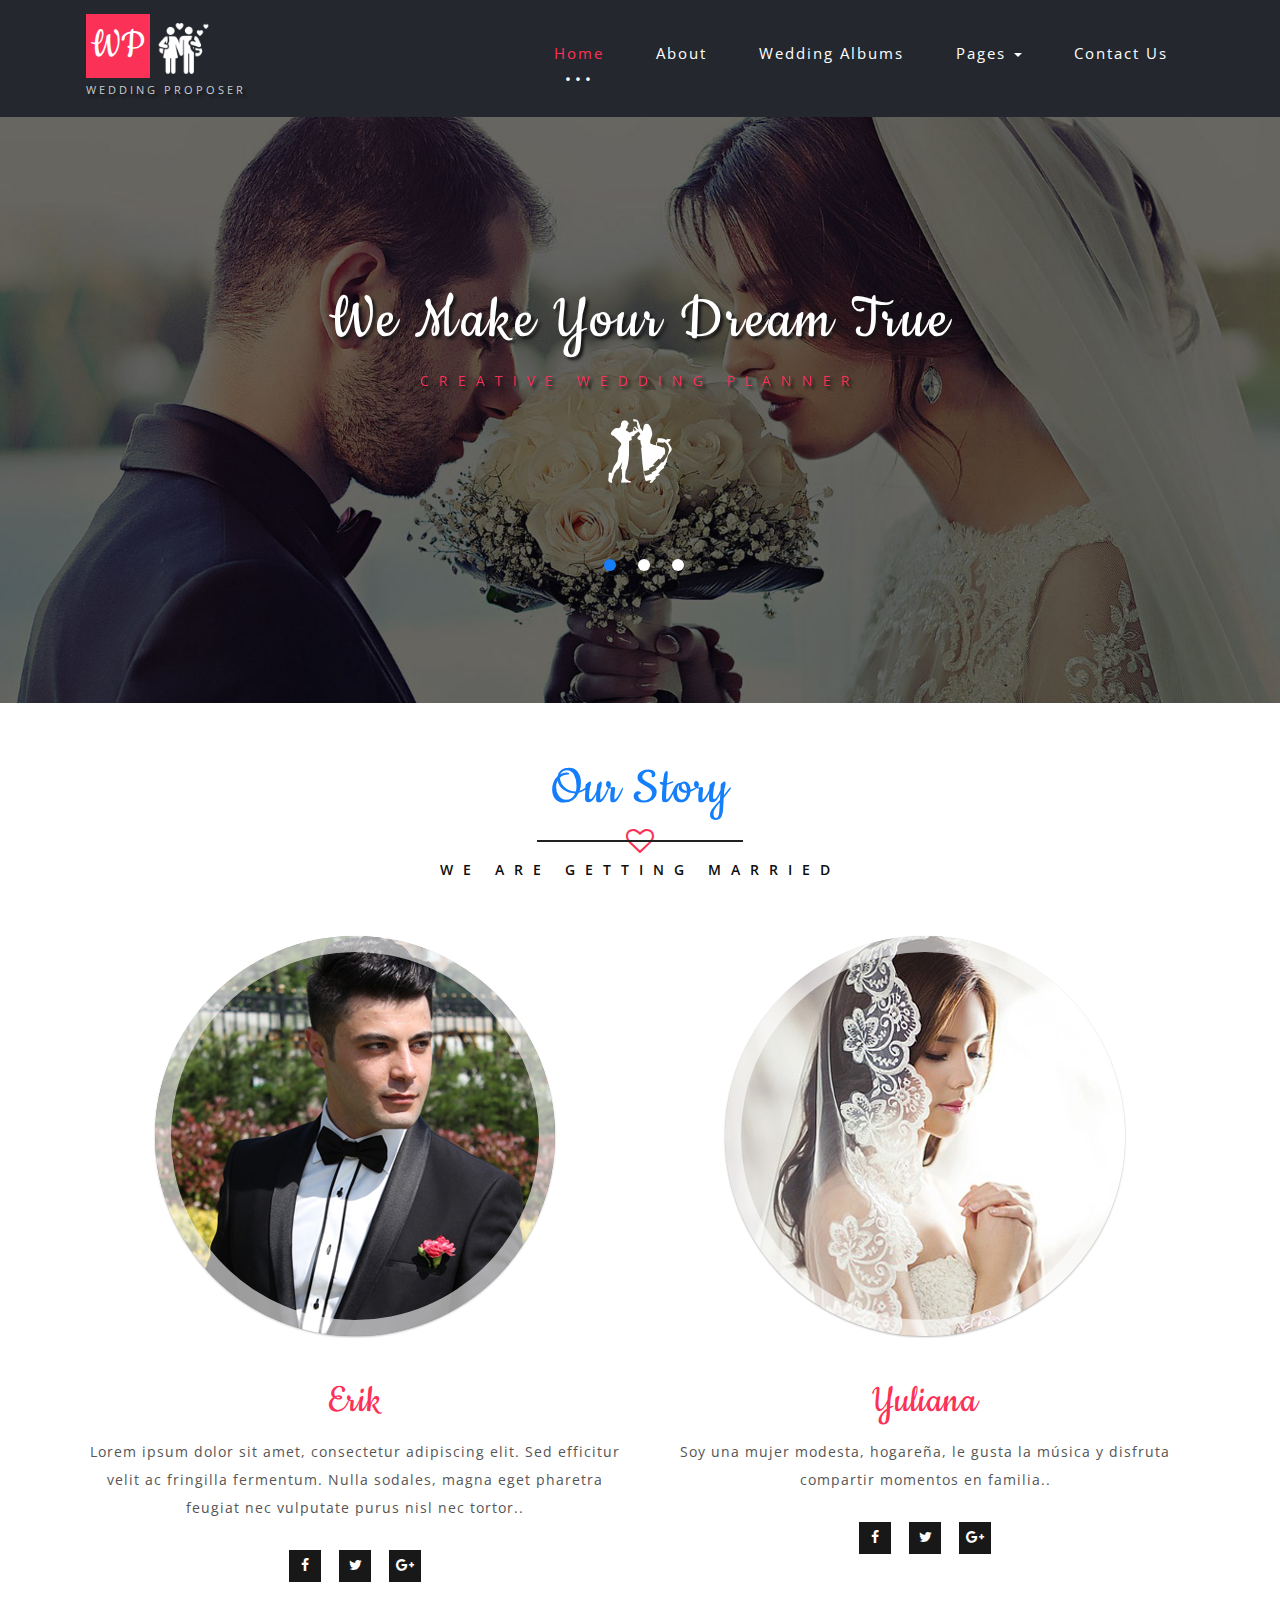
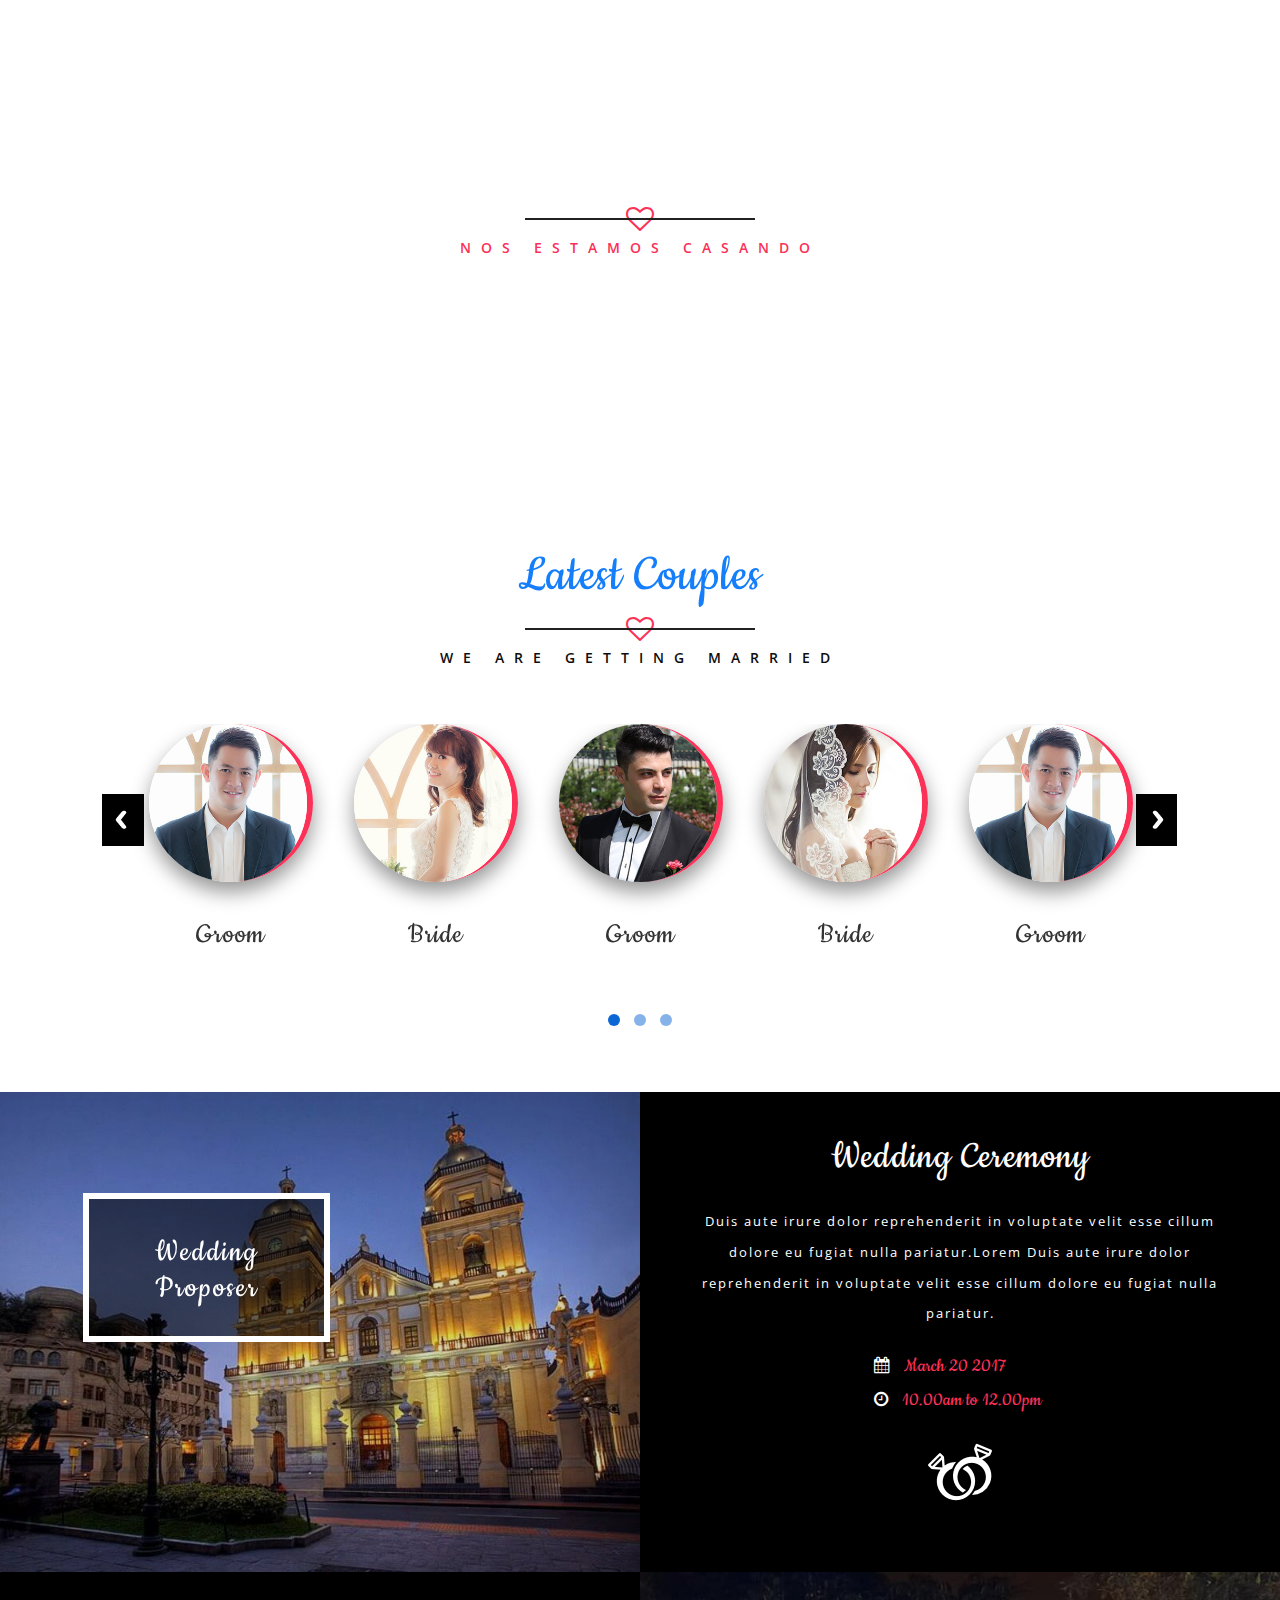
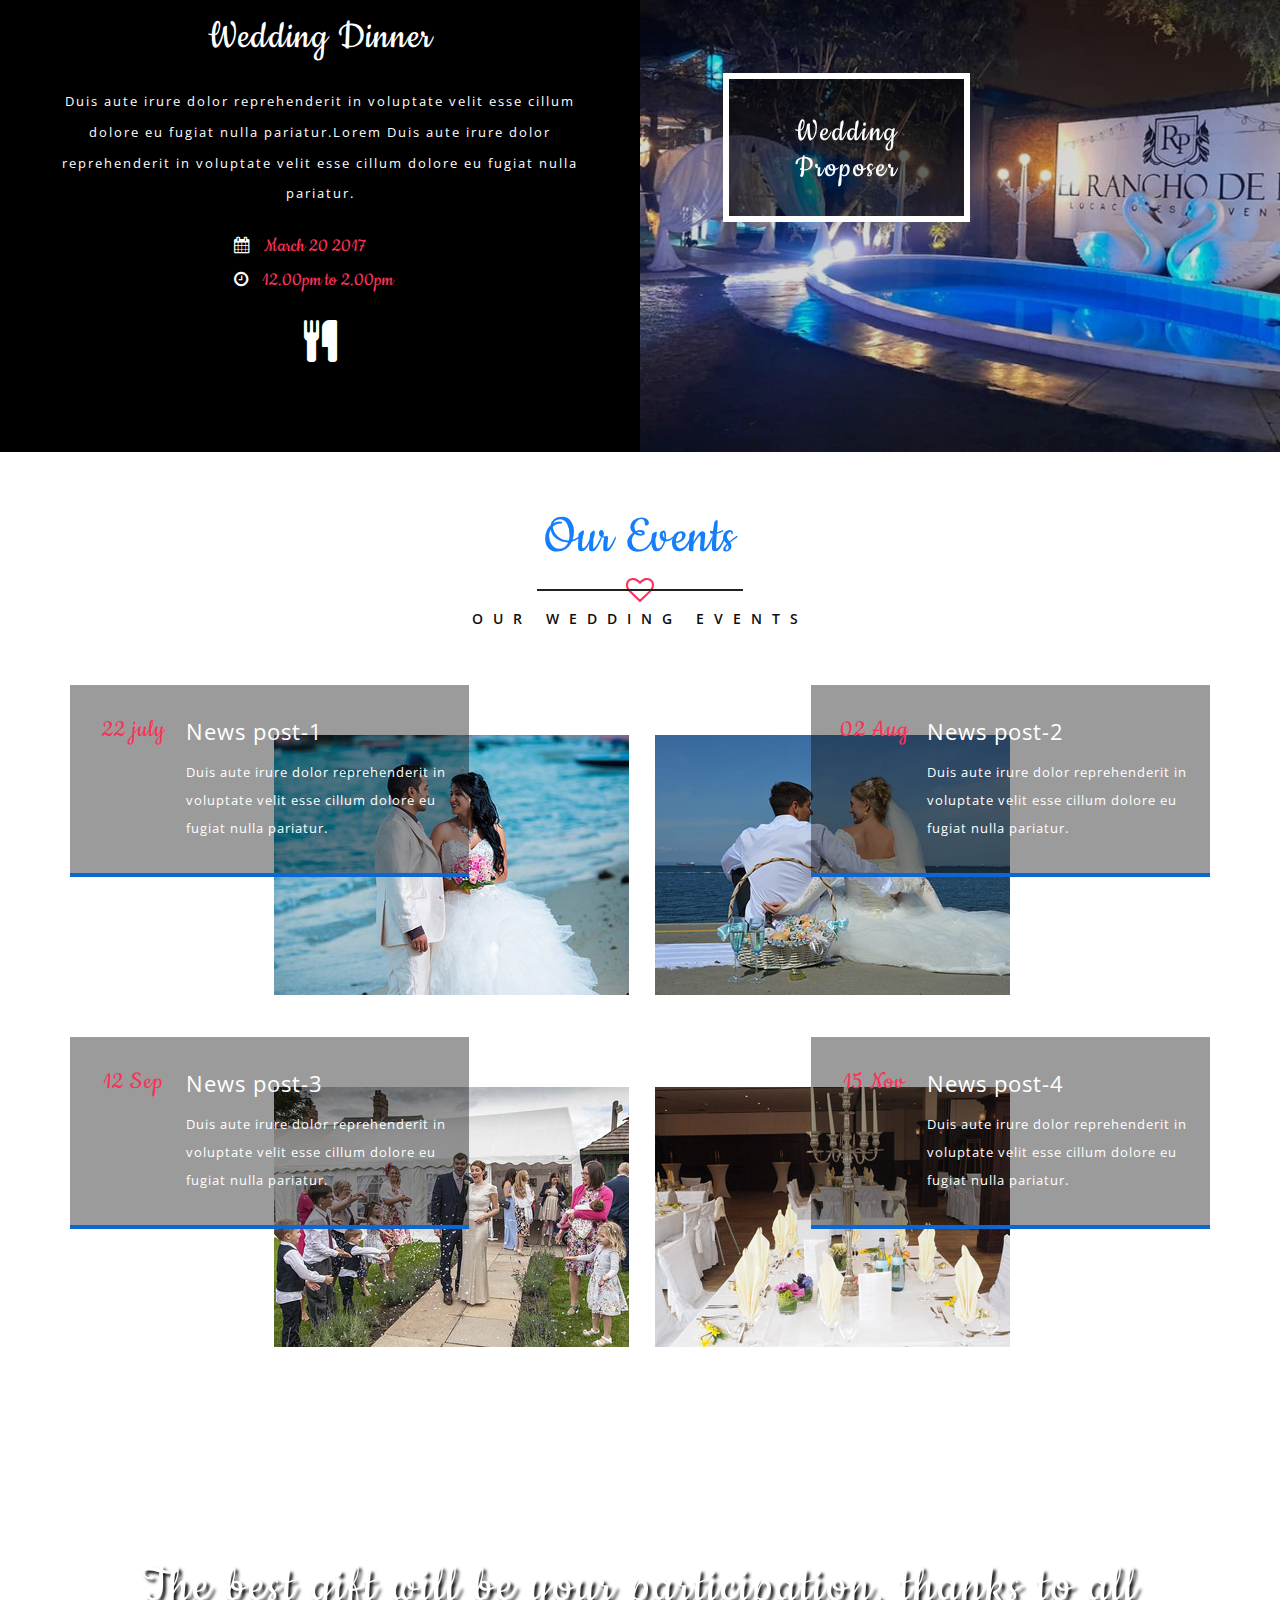
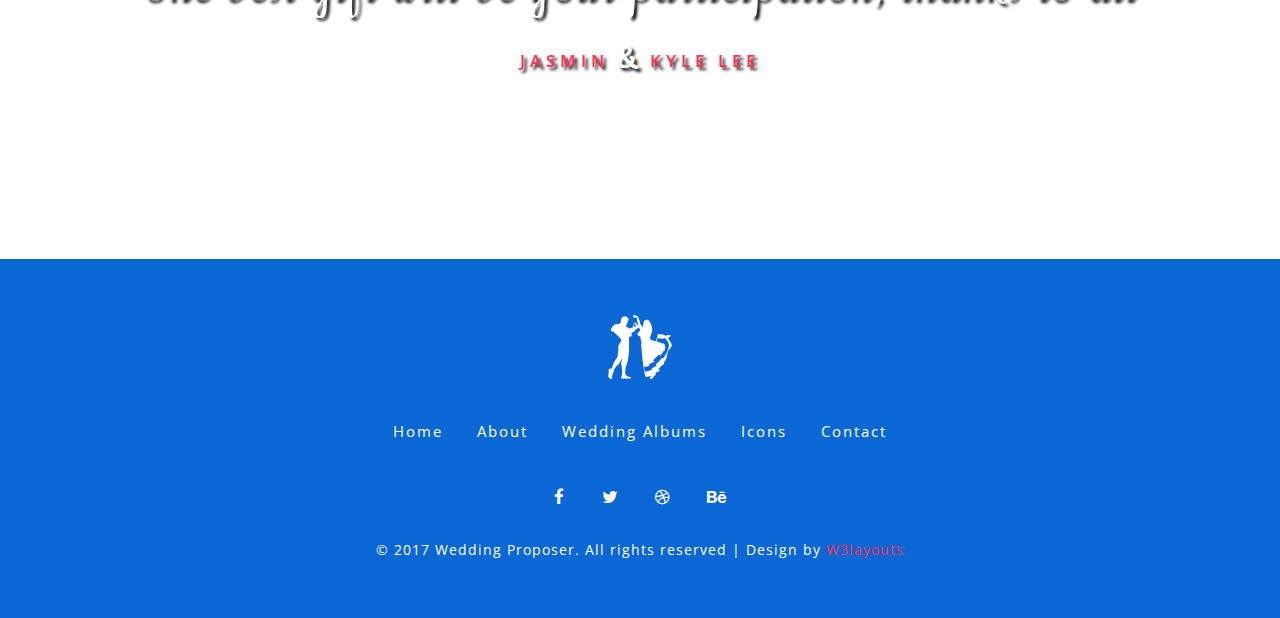
==== index.html @ c73d41be "boda" ====
<!--
Author: W3layouts
Author URL: http://w3layouts.com
License: Creative Commons Attribution 3.0 Unported
License URL: http://creativecommons.org/licenses/by/3.0/
-->
<!DOCTYPE html>
<html lang="zxx">
<head>
<title>Wedding Proposer  a Wedding Category Bootstrap Responsive Website Template | Home :: w3layouts</title>    
<link href="css/font-awesome.css" rel="stylesheet" type="text/css" media="all" /><!-- fontawesome css -->     
<link href="css/bootstrap.css" rel="stylesheet" type="text/css" media="all" /><!-- Bootstrap stylesheet -->
<link href="css/snow.css" rel="stylesheet" type="text/css" media="all" /><!-- stylesheet -->
<link href="css/style.css" rel="stylesheet" type="text/css" media="all" /><!-- stylesheet -->
<!-- meta tags -->
<meta name="viewport" content="width=device-width, initial-scale=1">
<meta http-equiv="Content-Type" content="text/html; charset=utf-8" />
<meta name="keywords" content="Wedding Proposer Responsive web template, Bootstrap Web Templates, Flat Web Templates, Android Compatible web template, 
Smartphone Compatible web template, free webdesigns for Nokia, Samsung, LG, Sony Ericsson, Motorola web design" />
<script type="application/x-javascript"> addEventListener("load", function() { setTimeout(hideURLbar, 0); }, false); function hideURLbar(){ window.scrollTo(0,1); } </script>
<!-- //meta tags -->
<!--fonts-->
<link href="//fonts.googleapis.com/css?family=Cookie" rel="stylesheet">
<link href="//fonts.googleapis.com/css?family=Open+Sans:300,300i,400,400i,600,600i,700" rel="stylesheet">
<!--//fonts-->
</head>
<body>
<!-- header -->
	<header>
		<div class="container">
			<!-- nav -->
			<nav class="navbar navbar-inverse">
			  <div class="container-fluid">
				<!-- Brand and toggle get grouped for better mobile display -->
				<div class="navbar-header">
				  <button type="button" class="navbar-toggle" data-toggle="collapse" data-target="#bs-example-navbar-collapse-1">
					<span class="sr-only">Toggle navigation</span>
					<span class="icon-bar"></span>
					<span class="icon-bar"></span>
					<span class="icon-bar"></span>
				  </button>
				<div class="logo">
					<h1><a href="index.html"><span>WP</span> <div class="logo-img"><img src="images/in-love.png" alt="img09"/></div><p class="sub_title">Wedding Proposer</p> </a></h1>
				</div>	
				</div>

				<!-- Collect the nav links, forms, and other content for toggling -->
				<div class="collapse navbar-collapse" id="bs-example-navbar-collapse-1">
				  <nav class="cl-effect-13" id="cl-effect-13">
						<ul class="nav navbar-nav">
							<li class="active"><a href="index.html">Home</a></li>
							<li><a href="about.html">About</a></li>
							<li><a href="gallery.html">Wedding Albums</a></li>
							<li class="dropdown">
								<a href="#" class="dropdown-toggle" data-toggle="dropdown">Pages <b class="caret"></b></a>
								<ul class="dropdown-menu agile_short_dropdown">
									<li><a href="icons.html">Icons</a></li>
									<li><a href="codes.html">Typography</a></li>
								</ul>
							</li>
							<li><a href="contact.html">Contact Us</a></li>
						</ul>
						
					</nav>

				</div>
				<!-- /.navbar-collapse -->
			  </div>
			  <!-- /.container-fluid -->
			</nav> 
			<!-- //nav -->
		</div>
	</header>
	<!-- //header -->
	<!-- banner-slider -->
	<div class="w3ls_banner_section">
			<div class="snow-container">
			  <div class="snow foreground"></div>
			  <div class="snow foreground layered"></div>
			  <div class="snow middleground"></div>
			  <div class="snow middleground layered"></div>
			  <div class="snow background"></div>
			  <div class="snow background layered"></div>
			</div>
				<div class="callbacks_container">
						<ul class="rslides" id="slider3">
							<li>
							
								  <div class="banner_agile-info">
									  <h3>We Make Your Dream True</h3>
									  <p>CREATIVE WEDDING PLANNER</p>
									   <div class="banner-mid-wthree"> <a href="index.html" class="hvr-buzz"> <img src="images/couple.png" alt="wp"/></a> </div>
								  </div>
							</li>
							<li>
								  <div class="banner_agile-info">
									  <h3>We are Getting Married</h3>
									  <p>CREATIVE WEDDING PLANNER</p>
									   <div class="banner-mid-wthree"> <a href="index.html" class="hvr-buzz"> <img src="images/couple.png" alt="wp"/></a> </div>
								  </div>
							</li>
							<li>
								
							 <div class="banner_agile-info">
								  <h3>We Make Your Dream True</h3>
								  <p>CREATIVE WEDDING PLANNER</p>
								   <div class="banner-mid-wthree"> <a href="index.html" class="hvr-buzz"> <img src="images/couple.png" alt="wp"/></a> </div>
							  </div>
							</li>
							

						</ul>
						
				<div class="clearfix"></div>
			</div>

			
		</div>
			<!--/story-->
				<div class="about_section">
					<div class="container">
						   <div class="wthree_title_agile">
						        <h2>Our <span>Story</span></h2>
								<p><i class="fa fa-heart-o" aria-hidden="true"></i></p>
								
							</div>
						 <p class="sub_para">WE ARE GETTING MARRIED</p>
						 <div class="inner_w3l_agile_grids">
								<!-- Bottom to top-->
									<div class="col-md-6 team-grid">
										<!-- normal -->
										<div class="ih-item circle effect10 bottom_to_top">
											<div class="img"><img src="images/a1.jpg" alt="img" /></div>
											<div class="info">
												<h3>Erik Candela</h3>
												
											</div>
										</div>
										<!-- end normal -->
										  <h4>Erik</h4>
										  <p>Lorem ipsum dolor sit amet, consectetur adipiscing elit. Sed efficitur velit ac fringilla fermentum. Nulla sodales, magna eget pharetra feugiat nec vulputate purus nisl nec tortor.. </p>
										  <div class="icons">
													<ul>
														<li><a href="#"><i class="fa fa-facebook"></i></a></li>
														<li class="team-twitter"><a href="#"><i class="fa fa-twitter"></i></a></li>
														<li><a href="#"><i class="fa fa-google-plus" aria-hidden="true"></i></a></li>
													</ul>
												</div>
									</div>
									<div class="col-md-6 team-grid">
										<!-- normal -->
										<div class="ih-item circle effect10 bottom_to_top">
											<div class="img"><img src="images/a2.jpg" alt="img" /></div>
											<div class="info">
												<h3>Yuliana Yauri</h3>
												
											</div>
										</div>
										<!-- end normal -->
										 <h4>Yuliana</h4>
										  <p>Soy una mujer modesta, hogareña, le gusta la música y disfruta compartir momentos en familia.. </p>
										  <div class="icons">
													<ul>
														<li><a href="#"><i class="fa fa-facebook"></i></a></li>
														<li class="team-twitter"><a href="#"><i class="fa fa-twitter"></i></a></li>
														<li><a href="#"><i class="fa fa-google-plus" aria-hidden="true"></i></a></li>
													</ul>
												</div>
									</div>
									<div class="clearfix"></div>
						</div>
					</div>
					
  
                </div>
			<!--//story-->
			
	<!--/counter-->
<div class="agileinfo_counter_section">
  <div class="wthree_title_agile">
						        <h3 class="h-t">Boda  <span>próximamente</span></h3>
								<p><i class="fa fa-heart-o" aria-hidden="true"></i></p>
								
							</div>
						 <p class="sub_para two">NOS ESTAMOS CASANDO</p>
 <div class="wthree-counter-agile">
			   <!--timer-->
					<section class="examples">
							<div class="simply-countdown-losange" id="simply-countdown-losange"></div>
							<div class="clearfix"></div>
						</section>

				<!--//timer-->

			 </div>
<div class="clearfix"></div>
</div>
<!--//counter-->
	<div class="banner-bottom">
				<!--//screen-gallery-->
				 <div class="wthree_title_agile">
						        <h3>Latest <span>Couples</span></h3>
								<p><i class="fa fa-heart-o" aria-hidden="true"></i></p>
								
							</div>
						 <p class="sub_para">WE ARE GETTING MARRIED</p>
						  <div class="inner_w3l_agile_grids">
						<div class="sreen-gallery-cursual">
							
						       <div id="owl-demo" class="owl-carousel">
							      <div class="item-owl">
					                		<div class="test-review">
						                	  <img src="images/s1.jpg" class="img-responsive" alt=""/>
											  <h5>Groom</h5>
					                	    </div>
					                </div>
					                 <div class="item-owl">
					                	<div class="test-review">
						                	  <img src="images/s2.jpg" class="img-responsive" alt=""/>
											  <h5>Bride</h5>
					                	    </div>
					                </div>
					                 <div class="item-owl">
					                	    <div class="test-review">
						                	  <img src="images/s3.jpg" class="img-responsive" alt=""/>
											  <h5>Groom</h5>
					                	    </div>
					                </div>
									 <div class="item-owl">
					                	    <div class="test-review">
						                	  <img src="images/s4.jpg" class="img-responsive" alt=""/>
											  <h5>Bride</h5>
					                	    </div>
					                </div>
									<div class="item-owl">
					                	    <div class="test-review">
						                	  <img src="images/s1.jpg" class="img-responsive" alt=""/>
											 <h5>Groom</h5>
					                	    </div>
					                </div>
					                 <div class="item-owl">
					                		<div class="test-review">
						                	  <img src="images/s5.jpg" class="img-responsive" alt=""/>
											   <h5>Bride</h5>
					                	    </div>
					                </div>
									 <div class="item-owl">
					                		<div class="test-review">
						                	  <img src="images/s3.jpg" class="img-responsive" alt=""/>
											  <h5>Groom</h5>
					                	    </div>
					                </div>
					                 <div class="item-owl">
					                	<div class="test-review">
						                	  <img src="images/s4.jpg" class="img-responsive" alt=""/>
											  <h5>Bride</h5>
					                	    </div>
					                </div>
					                 <div class="item-owl">
					                	    <div class="test-review">
						                	  <img src="images/s1.jpg" class="img-responsive" alt=""/>
											 <h5>Groom</h5>
					                	    </div>
					                </div>
									 <div class="item-owl">
					                	    <div class="test-review">
						                	  <img src="images/s2.jpg" class="img-responsive" alt=""/>
											  <h5>Bride</h5>
					                	    </div>
					                </div>
									 <div class="item-owl">
					                	    <div class="test-review">
						                	  <img src="images/s3.jpg" class="img-responsive" alt=""/>
											  <h5>Groom</h5>
					                	    </div>
					                </div>
									 <div class="item-owl">
					                	    <div class="test-review">
						                	  <img src="images/s5.jpg" class="img-responsive" alt=""/>
											 <h5>Bride</h5>
					                	    </div>
					                </div>
				              </div>
						<!--//screen-gallery-->
				</div>
		  </div>
 </div>
<!-- /property-grids -->
<div class="property-grids">
     <div class="agile-homes-w3l  grid">
                <div class="col-md-6 home-agile-left">
				   <figure class="effect-moses">
							<img src="images/p1.jpg" alt="" />
							<figcaption>
								<h4>Wedding Proposer</h4>
								<p>We Make Your Dream True</p>
							</figcaption>			
				</figure>

				</div>
				<div class="col-md-6 home-agile-text">
				   <h4>Wedding Ceremony</h4>
				   <p>Duis aute irure dolor reprehenderit in voluptate velit esse cillum dolore eu fugiat nulla pariatur.Lorem Duis aute irure dolor reprehenderit in voluptate velit esse cillum dolore eu fugiat nulla pariatur.</p>
				    <div class="date">
					   <h5><i class="fa fa-calendar" aria-hidden="true"></i> March 20 2017</h5>
					   <h5><i class="fa fa-clock-o" aria-hidden="true"></i> 10.00am to 12.00pm</h5>
				   </div>
						<div class="icon_wthree"><img src="images/ring.png" alt="" /></div>
				</div>
				<div class="clearfix"></div>	
				 
				<div class="col-md-6 home-agile-text">
				   <h4>Wedding Dinner</h4>
				   <p>Duis aute irure dolor reprehenderit in voluptate velit esse cillum dolore eu fugiat nulla pariatur.Lorem Duis aute irure dolor reprehenderit in voluptate velit esse cillum dolore eu fugiat nulla pariatur.</p>
				   <div class="date">
					   <h5><i class="fa fa-calendar" aria-hidden="true"></i> March 20 2017</h5>
					   <h5><i class="fa fa-clock-o" aria-hidden="true"></i> 12.00pm to 2.00pm</h5>
				   </div>
				   <div class="icon_wthree"><i class="fa fa-cutlery" aria-hidden="true"></i></div>

				</div>
				<div class="col-md-6 home-agile-left">
						 <figure class="effect-moses">
							<img src="images/p2.jpg" alt="" />
							<figcaption>
								<h4>Wedding Proposer</h4>
								<p>We Make Your Dream True</p>
							</figcaption>			
				</figure>
				</div>
				<div class="clearfix"></div>	
     </div>
</div>
<!-- //property-grids -->

<!-- /Events-->
			<div class="wthree-news text-center">
				<div class="container">
					<div class="wthree_title_agile">
						        <h3>Our <span>Events</span></h3>
								<p><i class="fa fa-heart-o" aria-hidden="true"></i></p>
								
							</div>
						 <p class="sub_para">OUR WEDDING EVENTS</p>
						 <div class="inner_w3l_agile_grids">
					<div class="col-md-6 wthree-right">
						<div class="w3-agile-left">
							<div class="work-left">
								<h4>22 july</h4>
							</div>
							<div class="agileits-right text-left">
								<a href="single.html">News post-1</a>
								<p>Duis aute irure dolor reprehenderit in voluptate velit esse cillum dolore eu 
									fugiat nulla pariatur.</p>
							</div>
							<div class="clearfix"></div>
						</div>
						<div class="wel-right">
							<div class="content-item item-image1">
								<a href="single.html"><img src="images/e1.jpg" alt="" /></a>
							</div>
						</div>
						<div class="clearfix"></div>
					</div>
					<div class="col-md-6 wthree-right no-marg">
						<div class="wel-right2">
							<div class="content-item item-image2">
								<a href="single.html"><img src="images/e2.jpg" alt="" /></a>
							</div>
						</div>
						<div class="w3-agile-left2">
							<div class="work-left">
								<h4>02 Aug</h4>
							</div>
							<div class="agileits-right text-left">
								<a href="single.html">News post-2</a>
								<p>Duis aute irure dolor reprehenderit in voluptate velit esse cillum dolore eu 
									fugiat nulla pariatur.</p>
							</div>
							<div class="clearfix"></div>
						</div>
						<div class="clearfix"></div>
					</div>
					<div class="clearfix"></div>
					<div class="col-md-6 wthree-right">
						<div class="w3-agile-left">
							<div class="work-left">
								<h4>12 Sep</h4>
							</div>
							<div class="agileits-right text-left">
								<a href="single.html">News post-3</a>
								<p>Duis aute irure dolor reprehenderit in voluptate velit esse cillum dolore eu 
									fugiat nulla pariatur. </p>
							</div>
							<div class="clearfix"></div>
						</div>
						<div class="wel-right ">
							<div class="content-item item-image1">
								<a href="single.html"><img src="images/e3.jpg" alt="" /></a>
							</div>
						</div>
						<div class="clearfix"></div>
					</div>
					<div class="col-md-6 wthree-right no-marg">
						<div class="wel-right2">
							<div class="content-item item-image2">
								<a href="single.html"><img src="images/e4.jpg" alt="" /></a>
							</div>
						</div>
						<div class="w3-agile-left2">
							<div class="work-left">
								<h4>15 Nov</h4>
							</div>
							<div class="agileits-right text-left">
								<a href="single.html">News post-4</a>
								<p>Duis aute irure dolor reprehenderit in voluptate velit esse cillum dolore eu 
									fugiat nulla pariatur.</p>
							</div>
							<div class="clearfix"></div>
						</div>
						<div class="clearfix"></div>
					</div>
					<div class="clearfix"></div>
				</div>
			</div>
		</div>
			<!-- //Events-->
<!--/bottom-->
<div class="agileinfo_bottom_section">

<div class="snow-container two">
			  <div class="snow foreground"></div>
			  <div class="snow foreground layered"></div>
			  <div class="snow middleground"></div>
			  <div class="snow middleground layered"></div>
			  <div class="snow background"></div>
			  <div class="snow background layered"></div>
			</div>
  <div class="agile-w3l-sec">
              <h3>The best gift will be your participation, thanks to all</h3>
			  <p>Jasmin <span>&</span> Kyle Lee</p>
			  <div class="banner-mid-wthree"> <a href="index.html" class="hvr-buzz"> <i class="fa fa-heart-o" aria-hidden="true"></i></a> </div>
  	</div>

</div>
 
<!--//bottom-->
	<!-- footer -->
<div class="agile-footer">
		<div class="container">
			<div class="aglie-info-logo">
			
				<div class="banner-mid-wthree"> <a href="index.html" class="hvr-buzz"> <img src="images/couple.png" alt="wp"/></a> </div>
			</div>
			<ul class="aglieits-nav">
				<li><a href="index.html">Home</a></li>
				<li><a href="about.html">About</a></li>
				<li><a href="gallery.html">Wedding Albums</a></li>
				<li><a href="icons.html">Icons</a></li>
				<li><a href="contact.html">Contact</a></li>
			</ul>
<div class="w3_agileits_social_media">
					<ul>
						
						<li><a href="#" class="wthree_facebook"><i class="fa fa-facebook" aria-hidden="true"></i></a></li>
						<li><a href="#" class="wthree_twitter"><i class="fa fa-twitter" aria-hidden="true"></i></a></li>
						<li><a href="#" class="wthree_dribbble"><i class="fa fa-dribbble" aria-hidden="true"></i></a></li>
						<li><a href="#" class="wthree_behance"><i class="fa fa-behance" aria-hidden="true"></i></a></li>
					</ul>
				</div>

			<div class="copy-right">
				<p>© 2017 Wedding Proposer. All rights reserved | Design by <a href="http://w3layouts.com">W3layouts</a></p>
			</div>
		</div>
	</div>
	<!-- //footer -->

	<script type="text/javascript" src="js/jquery-2.1.4.min.js"></script><!-- Required-js -->
	<script src="js/bootstrap.min.js"></script><!-- jQuery (necessary for Bootstrap's JavaScript plugins) -->
	<script src="js/responsiveslides.min.js"></script>
							<script>
								// You can also use "$(window).load(function() {"
								$(function () {
								  // Slideshow 4
								  $("#slider3").responsiveSlides({
									auto: true,
									pager:true,
									nav:false,
									speed: 500,
									namespace: "callbacks",
									before: function () {
									  $('.events').append("<li>before event fired.</li>");
									},
									after: function () {
									  $('.events').append("<li>after event fired.</li>");
									}
								  });
							
								});
							 </script>
							 <!-- js -->

	<!-- //main slider-banner --> 	
	<!-- Countdown-Timer-JavaScript -->
			<script src="js/simplyCountdown.js"></script>
			<script>
				var d = new Date(new Date().getTime() + 948 * 120 * 120 * 2000);

				// default example
				simplyCountdown('.simply-countdown-one', {
					year: d.getFullYear(),
					month: d.getMonth() + 1,
					day: d.getDate()
				});

				// inline example
				simplyCountdown('.simply-countdown-inline', {
					year: d.getFullYear(),
					month: d.getMonth() + 1,
					day: d.getDate(),
					inline: true
				});

				//jQuery example
				$('#simply-countdown-losange').simplyCountdown({
					year: 2022,//d.getFullYear(),
					month: 07,//d.getMonth() + 1,
					day: 23,//d.getDate(),
					enableUtc: false
				});
			</script>
		<!-- //Countdown-Timer-JavaScript -->
 <!-- required-js-files-->
							<link href="css/owl.carousel.css" rel="stylesheet">
							    <script src="js/owl.carousel.js"></script>
							        <script>
							    $(document).ready(function() {
							      $("#owl-demo").owlCarousel({
							        items :5,
									itemsDesktop : [768,4],
									itemsDesktopSmall : [414,3],
							        lazyLoad : true,
							        autoPlay : true,
							        navigation :true,
									
							        navigationText :  false,
							        pagination : true,
									
							      });
								  
							    });
							    </script>
								 <!--//required-js-files-->

	<!-- here stars scrolling icon -->
			<script type="text/javascript">
				$(document).ready(function() {
					/*
						var defaults = {
						containerID: 'toTop', // fading element id
						containerHoverID: 'toTopHover', // fading element hover id
						scrollSpeed: 1200,
						easingType: 'linear' 
						};
					*/
										
					$().UItoTop({ easingType: 'easeOutQuart' });
										
					});
			</script>
			<!-- start-smoth-scrolling -->
			<script type="text/javascript" src="js/move-top.js"></script>
			<script type="text/javascript" src="js/easing.js"></script>
			<script type="text/javascript">
				jQuery(document).ready(function($) {
					$(".scroll").click(function(event){		
						event.preventDefault();
						$('html,body').animate({scrollTop:$(this.hash).offset().top},1000);
					});
				});
			</script>
			<!-- start-smoth-scrolling -->
	<!-- //here ends scrolling icon -->	
</body>
</html>
---- css/snow.css ----
.snow-container {
  position: absolute;
  height:700px;
  width: 100%;
  max-width: 100%;
  top: 0;
  overflow: hidden;
  z-index: 2;
  pointer-events: none;

}
.snow-container.two {
    height: 440px;
}
.snow {
  display: block;
  position: absolute;
  z-index: 2;
  top: 0;
  right: 0;
  bottom: 0;
  left: 0;
  pointer-events: none;
  -webkit-transform: translate3d(0, -100%, 0);
          transform: translate3d(0, -100%, 0);
  -webkit-animation: snow linear infinite;
          animation: snow linear infinite;
}
.snow.foreground {
  background-image: url("https://dl6rt3mwcjzxg.cloudfront.net/assets/snow/snow-large-075d267ecbc42e3564c8ed43516dd557.png");
  -webkit-animation-duration: 15s;
          animation-duration: 15s;
}
.snow.foreground.layered {
  -webkit-animation-delay: 7.5s;
          animation-delay: 7.5s;
}
.snow.middleground {
  background-image: url(https://dl6rt3mwcjzxg.cloudfront.net/assets/snow/snow-medium-0b8a5e0732315b68e1f54185be7a1ad9.png);
  -webkit-animation-duration: 20s;
          animation-duration: 20s;
}
.snow.middleground.layered {
  -webkit-animation-delay: 10s;
          animation-delay: 10s;
}
.snow.background {
  background-image: url(https://dl6rt3mwcjzxg.cloudfront.net/assets/snow/snow-small-1ecd03b1fce08c24e064ff8c0a72c519.png);
  -webkit-animation-duration: 30s;
          animation-duration: 30s;
}
.snow.background.layered {
  -webkit-animation-delay: 15s;
          animation-delay: 15s;
}

@-webkit-keyframes snow {
  0% {
    -webkit-transform: translate3d(0, -100%, 0);
            transform: translate3d(0, -100%, 0);
  }
  100% {
    -webkit-transform: translate3d(15%, 100%, 0);
            transform: translate3d(15%, 100%, 0);
  }
}

@keyframes snow {
  0% {
    -webkit-transform: translate3d(0, -100%, 0);
            transform: translate3d(0, -100%, 0);
  }
  100% {
    -webkit-transform: translate3d(15%, 100%, 0);
            transform: translate3d(15%, 100%, 0);
  }
}

@media (max-width: 1366px){
  .snow-container {
		position: absolute;
		height: 628px;
	}
	
}
@media (max-width:1280px){
	.snow-container {
		position: absolute;
		height: 578px;
	}
}
@media (max-width:1080px){
	.snow-container {
		position: absolute;
		height: 498px;
	}
}
@media (max-width:1054px){
	
}
@media (max-width:1024px){

}
@media (max-width:991px){
	.snow-container.two {
		height: 365px;
	}

}
@media (max-width:800px){

	.snow-container {
		position: absolute;
		height: 375px;
	}
	.snow-container.two {
		height: 352px;
	}
}
@media (max-width:768px){
	.snow-container {
		position: absolute;
		height: 373px;
	}
}
@media (max-width:640px){
	
}
@media (max-width: 480px){
	
}
@media (max-width: 414px){

}
@media (max-width: 384px){

}
---- css/style.css ----
/*--
Author: W3layouts
Author URL: http://w3layouts.com
License: Creative Commons Attribution 3.0 Unported
License URL: http://creativecommons.org/licenses/by/3.0/
--*/
body{
	padding:0;
	margin:0;
	background:#fff;
	font-family: 'Open Sans', sans-serif;
}
body a{
    transition:0.5s all;
	-webkit-transition:0.5s all;
	-moz-transition:0.5s all;
	-o-transition:0.5s all;
	-ms-transition:0.5s all;
	font-weight:400;
}
input[type="button"],input[type="submit"]{
	transition:0.5s all;
	-webkit-transition:0.5s all;
	-moz-transition:0.5s all;
	-o-transition:0.5s all;
	-ms-transition:0.5s all;
}
h1,h2,h3,h4,h5,h6{
	margin:0;		
	font-weight:400;
    transition:0.5s all;
	-webkit-transition:0.5s all;
	-moz-transition:0.5s all;
	-o-transition:0.5s all;
	-ms-transition:0.5s all;
	font-family: 'Cookie', cursive;
}	
p{
	margin:0;
	font-family: 'Open Sans', sans-serif;
}
ul{
	margin:0;
	padding:0;
}
label{
	margin:0;
}
html, body {
	height: 100%;
	margin: 0px;
	padding: 0px;
}
/*-- header --*/
header {
	padding:20px 0;
	background: rgb(36, 40, 46);
}
.logo {
    float: left;
    margin-top: 2px;
	position:relative;
}
.logo h1 a {
      text-decoration: none;
    font-size: 1.2em;
    color: #ffffff;
    text-transform: uppercase;
}
.logo h1 span {
    padding: 8px 5px;
    background: #fc3158;
}
.logo-img {
    position: absolute;
    top: -5px;
    right: 24px;
}
.logo-img img {
    width: 79%;
}
p.sub_title {
    font-size: 11px;
    margin-top: 13px;
    letter-spacing: 3px;
    text-shadow: 3px 3px 3px #151313;
    color: #cbcfd4;
    font-weight: 400;
}

.navbar {
	margin-bottom: 0px;
	min-height: 30px;
}
.navbar-inverse .navbar-nav>.active>a, .navbar-inverse .navbar-nav>.active>a:focus, .navbar-inverse .navbar-nav>.active>a:hover {
    background-color: transparent;
	color: #fc3158;
}
.navbar-nav>li {
   margin: 0 11px;
}
.navbar-nav {
        float: right;
    margin-top: 21px;
}
.nav>li>a {
	letter-spacing: 2px;
	
}
.navbar-nav>li>a {
    padding-top: 0px;
    padding-bottom: 0px;
	font-size:15px;
    font-family: 'Open Sans', sans-serif;
	line-height: 22px;
}
ul.nav.navbar-nav li a:hover {
    background-color: #24282e;
}
.dropdown-menu>li>a:hover {
	    color: #147efb;
}
.navbar-inverse .navbar-nav>li>a:focus {
    color: #ffffff;
    background-color: transparent;
}
.navbar-inverse .navbar-nav>li>a {
    color: #ffffff;
}
.navbar-inverse .navbar-collapse, .navbar-inverse .navbar-form {
    padding: 0;
}
.navbar-inverse .navbar-nav>.open>a, .navbar-inverse .navbar-nav>.open>a:focus, .navbar-inverse .navbar-nav>.open>a:hover {
    background-color: transparent;
}
.dropdown-menu {
    top: 30px;
    min-width: 150px;
}
.dropdown-menu>li>a {
    font-size: 14px;
	padding: 5px 20px 7px;
	    font-family: 'Open Sans', sans-serif;
		    letter-spacing: 1px;
}
/*-- bootstrap dropdown hover menu --*/
.navbar-inverse {
    background-color: transparent;
    border-color: transparent;
}
/* Effect 13: three circles */
.cl-effect-13 ul li a {
	-webkit-transition: color 0.3s;
	-moz-transition: color 0.3s;
	transition: color 0.3s;
}

.cl-effect-13 ul li a::before {
	position: absolute;
	top:75%;
	left: 50%;
	color: transparent;
	content: '.';
	text-shadow: 0 0 transparent;
	font-size:2em;
	-webkit-transition: text-shadow 0.3s, color 0.3s;
	-moz-transition: text-shadow 0.3s, color 0.3s;
	transition: text-shadow 0.3s, color 0.3s;
	-webkit-transform: translateX(-50%);
	-moz-transform: translateX(-50%);
	transform: translateX(-50%);
}

.cl-effect-13 ul li a:hover::before,
.cl-effect-13 ul li a:focus::before,ul.nav.navbar-nav li.active a::before{
	color: #fff;
	text-shadow: 10px 0 #fff, -10px 0 #fff;
}
/*-- /bootstrap dropdown hover menu --*/

/*-- /header --*/
.w3ls_banner_section {
    background: url(../images/22.jpg) no-repeat 0px 0px;
    background-size: cover;
    -webkit-background-size: cover;
    -moz-background-size: cover;
    -o-background-size: cover;
    -ms-background-size: cover;
    min-height:710px;
    position: relative;
    text-align: center;
}
.w3ls_banner_section.second {
    background: url(../images/inner_bg.jpg) no-repeat 0px 0px;
    background-size: cover;
    -webkit-background-size: cover;
    -moz-background-size: cover;
    -o-background-size: cover;
    -ms-background-size: cover;
    min-height: 260px;
    position: relative;
    text-align: center;
}
.banner_agile-info {
   text-align: center;
    padding-top: 20em;
}
.banner_agile-info  h3 {
	font-size:4.7em;
	text-align: center;
	color: #ffffff;
	letter-spacing:3px;
	    text-shadow: 3px 3px 3px rgb(23, 22, 22);
}
.banner_agile-info p {
    font-size: 1em;
    color: #fc3158;
    letter-spacing: 10px;
        margin: 1em 0 2em 0;
	    text-shadow: 3px 3px 3px rgb(23, 22, 22);
}
/* Buzz */
@-webkit-keyframes hvr-buzz {
  50% {
    -webkit-transform: translateX(3px) rotate(2deg);
    transform: translateX(3px) rotate(2deg);
  }
  100% {
    -webkit-transform: translateX(-3px) rotate(-2deg);
    transform: translateX(-3px) rotate(-2deg);
  }
}
@keyframes hvr-buzz {
  50% {
    -webkit-transform: translateX(3px) rotate(2deg);
    transform: translateX(3px) rotate(2deg);
  }
  100% {
    -webkit-transform: translateX(-3px) rotate(-2deg);
    transform: translateX(-3px) rotate(-2deg);
  }
}
.hvr-buzz {
  display: inline-block;
  vertical-align: middle;
  -webkit-transform: perspective(1px) translateZ(0);
  transform: perspective(1px) translateZ(0);
  box-shadow: 0 0 1px transparent;
}
.hvr-buzz{
  -webkit-animation-name: hvr-buzz;
  animation-name: hvr-buzz;
  -webkit-animation-duration: 0.15s;
  animation-duration: 0.15s;
  -webkit-animation-timing-function: linear;
  animation-timing-function: linear;
  -webkit-animation-iteration-count: infinite;
  animation-iteration-count: infinite;
}
/*--slider--*/
#slider2,
#slider3 {
  box-shadow: none;
  -moz-box-shadow: none;
  -webkit-box-shadow: none;
  margin: 0 auto;
}
.rslides_tabs li:first-child {
  margin-left: 0;
}
.rslides_tabs .rslides_here a {
  background: rgba(255,255,255,.1);
  color: #fff;
  font-weight: bold;
}
.events {
  list-style: none;
}
.callbacks_container {
  position: relative;
  float: left;
  width: 100%;
}
.callbacks {
  position: relative;
  list-style: none;
  overflow: hidden;
  width: 100%;
  padding: 0;
  margin: 0;
}
.callbacks li {
  position: absolute;
  width: 100%;
}
.callbacks img {
  position: relative;
  z-index: 1;
  height: auto;
  border: 0;
}
.callbacks .caption {
	display: block;
	position: absolute;
	z-index: 2;
	font-size: 20px;
	text-shadow: none;
	color: #fff;
	left: 0;
	right: 0;
	padding: 10px 20px;
	margin: 0;
	max-width: none;
	top: 10%;
	text-align: center;
}
.callbacks_nav {
    position: absolute;
    -webkit-tap-highlight-color: rgba(0,0,0,0);
       bottom: 24%;
    left: 0;
    z-index: 3;
    text-indent: -9999px;
    overflow: hidden;
    text-decoration: none;
    width:32px;
    height:32px;
    background: transparent url("../images/left.png") no-repeat left top;
}
 .callbacks_nav:hover{
  	opacity: 0.5;
  }
.callbacks_nav.next {
  left: auto;
   background: transparent url("../images/right.png") no-repeat right top;
       left: 51%;
 }
 .callbacks_nav.prev {
	right: auto;
	background-position:left top;
	left: 47%;
}
#slider3-pager a {
  display: inline-block;
}
#slider3-pager span{
  float: left;
}
#slider3-pager span{
	width:100px;
	height:15px;
	background:#fff;
	display:inline-block;
	border-radius:30em;
	opacity:0.6;
}
#slider3-pager .rslides_here a {
  background: #FFF;
  border-radius:30em;
  opacity:1;
}
#slider3-pager a {
  padding: 0;
}
#slider3-pager li{
	display:inline-block;
}
.rslides {
  position: relative;
  list-style: none;
  overflow: hidden;
  width: 100%;
  padding: 0;
}
.rslides li {
  -webkit-backface-visibility: hidden;
  position: absolute;
  display:none;
  width: 100%;
  left: 0;
  top: 0;
}
.rslides li{
  position: relative;
  display: block;
  float: left;
}
.rslides img {
  height: auto;
  border: 0;
  }
.callbacks_tabs{
    list-style: none;
    position: absolute;
    bottom: -88px;
    left: 47%;
    padding: 0;
    margin: 0;
    z-index: 990;
    display: block;
    text-align: center;
}
.slider-top span{
	font-weight:600;
}
.callbacks_tabs li{
       display: inline-block;
    margin: 0 7px;
}
/*----*/
.callbacks_tabs a{
 visibility: hidden;
}
.callbacks_tabs a:after {
    content: "\f111";
    font-size: 0;
    font-family: FontAwesome;
    visibility: visible;
    display: block;
    height:12px;
    width:12px;
    display: inline-block;
    background: #fff;
    border-radius: 50%;
    -webkit-border-radius: 50%;
    -o-border-radius: 50%;
    -moz-border-radius: 50%;
    -ms-border-radius: 50%;
}
.callbacks_here a:after{
    background: #147efb;
}
/*--agileinfo-bottom-section --*/
.agileinfo_bottom_section {
    background: url(../images/11.jpg)no-repeat 0px 0px;
    background-size: cover;
    -webkit-background-size: cover;
    -moz-background-size: cover;
    -o-background-size: cover;
    background-attachment: fixed;
    padding-top:9em;
    min-height: 450px; text-align: center;
	position:relative;
}
.agileinfo_bottom_section h3 {
    font-size: 4em;
    text-align: center;
    color: #ffffff;
    letter-spacing: 3px;
    text-shadow: 3px 3px 3px rgb(23, 22, 22);
}
.agileinfo_bottom_section p {
    font-size: 1.2em;
    color: #fc3158;
    letter-spacing: 5px;
    margin: 1em 0 2em 0;
    text-shadow: 3px 3px 3px rgb(23, 22, 22);
    text-align: center;
    text-transform: uppercase;
	font-weight:600;
}
.agileinfo_bottom_section span {
    font-family: 'Cookie', cursive;
    font-size: 2em;
    color: #fff;
}

/*--//agileinfo-bottom-section --*/
/*-- /about --*/
.ih-item.circle {
    position: relative;
    width:400px;
    height:400px;
    border-radius: 50%;
	-webkit-border-radius: 50%;
	-moz-border-radius: 50%;
	-o-border-radius: 50%;
	-ms-border-radius: 50%;
    margin: 0 auto;
}
.ih-item.circle .img {
  position: relative;
    width:400px;
    height:400px;
   border-radius: 50%;
	-webkit-border-radius: 50%;
	-moz-border-radius: 50%;
	-o-border-radius: 50%;
	-ms-border-radius: 50%;
}
.ih-item.circle .img:before {
  position: absolute;
  display: block;
  content: '';
  width: 100%;
  height: 100%;
   border-radius: 50%;
	-webkit-border-radius: 50%;
	-moz-border-radius: 50%;
	-o-border-radius: 50%;
	-ms-border-radius: 50%;
  box-shadow: inset 0 0 0 16px rgba(255, 255, 255, 0.6), 0 1px 2px rgba(0, 0, 0, 0.3);
  -webkit-transition: all 0.35s ease-in-out;
  -moz-transition: all 0.35s ease-in-out;
  transition: all 0.35s ease-in-out;
}
.ih-item.circle .img img {
   border-radius: 50%;
	-webkit-border-radius: 50%;
	-moz-border-radius: 50%;
	-o-border-radius: 50%;
	-ms-border-radius: 50%;
    width: 100%;
}
.ih-item.circle .info {
  position: absolute;
  top: 0;
  bottom: 0;
  left: 0;
  right: 0;
  text-align: center;
  border-radius: 50%;
	-webkit-border-radius: 50%;
	-moz-border-radius: 50%;
	-o-border-radius: 50%;
	-ms-border-radius: 50%;
  -webkit-backface-visibility: hidden;
  backface-visibility: hidden;
}
.ih-item.circle.effect10 .img {
  z-index: 11;
  -webkit-transform: scale(1);
  -moz-transform: scale(1);
  -ms-transform: scale(1);
  -o-transform: scale(1);
  transform: scale(1);
  -webkit-transition: all 0.35s ease-in-out;
  -moz-transition: all 0.35s ease-in-out;
  transition: all 0.35s ease-in-out;
}
.ih-item.circle.effect10.colored .info {
  background: #1a4a72;
}
.ih-item.circle.effect10 .info {
       background: #147efb;
    opacity: 0;
    -webkit-transform: scale(0);
    -moz-transform: scale(0);
    -ms-transform: scale(0);
    -o-transform: scale(0);
    transform: scale(0);
    -webkit-transition: all 0.35s ease-in-out;
    -moz-transition: all 0.35s ease-in-out;
    transition: all 0.35s ease-in-out;
}
.ih-item.circle.effect10 .info h3 {
    color: #fff;
    position: relative;
    text-shadow: 0 0 1px white, 0 1px 2px rgba(0, 0, 0, 0.3);
}
.ih-item.circle.effect10 .info p {
  color: #bbb;
  font-style: italic;
  font-size: 12px;
  border-top: 1px solid rgba(255, 255, 255, 0.5);
}
.ih-item.circle.effect10:hover .info {
  visibility: visible;
  opacity: 1;
  -webkit-transform: scale(1);
  -moz-transform: scale(1);
  -ms-transform: scale(1);
  -o-transform: scale(1);
  transform: scale(1);
}

.ih-item.circle.effect10.top_to_bottom .info h3 {
  margin: 0 30px;
  padding: 25px 0 0 0;
  height: 78px;
}
.ih-item.circle.effect10.top_to_bottom .info p {
  margin: 0 30px;
  padding: 5px;
}
.ih-item.circle.effect10.top_to_bottom:hover .img {
  -webkit-transform: translateY(50px) scale(0.5);
  -moz-transform: translateY(50px) scale(0.5);
  -ms-transform: translateY(50px) scale(0.5);
  -o-transform: translateY(50px) scale(0.5);
  transform: translateY(50px) scale(0.5);
}
.ih-item.circle.effect10.bottom_to_top .info h3 {
    margin: 8em 0 0em 0;
    font-size: 2.5em;
    color: #FFF;
    letter-spacing: 2px;
}
.ih-item.circle.effect10.bottom_to_top .info p {
  margin: 0 30px;
  padding: 5px;
}
.ih-item.circle.effect10.bottom_to_top:hover .img {
  -webkit-transform: translateY(-50px) scale(0.5);
  -moz-transform: translateY(-50px) scale(0.5);
  -ms-transform: translateY(-50px) scale(0.5);
  -o-transform: translateY(-50px) scale(0.5);
  transform: translateY(-50px) scale(0.5);
}
.icons ul{
	padding:0;
	margin:0;
}
.icons ul li{
	display:inline-block;
}
.icons ul li.team-twitter{
	margin:0 1em;
}
.icons ul li a i{
      color: #fff;
    text-align: center;
    height: 32px;
    width: 32px;
    background: #181819;
    line-height: 30px;
	  -webkit-transition: all 0.35s ease-in-out;
  -o-transition: all 0.35s ease-in-out;
  -moz-transition: all 0.35s ease-in-out;
  transition: all 0.35s ease-in-out;
}
.team-grid:hover .icons ul li a i{
 color: #fff;
  background: #147efb;
}
.team-grid {
    text-align: center;
}
.team-grid p {
	font-size:1em;
    color: #555;
    letter-spacing:1px;
    margin: 1em 0 2em 0;
	line-height:2em;
}
.team-grid h4 {
    font-size: 3em;
    margin-top: 1em;
    color: #fc3158;
    letter-spacing: 1px;
}
.about_section,.wthree-news,.w3l_inner_section {
    padding:5em 0;
}
.inner_w3l_agile_grids {
    margin-top: 4em;
}
.wthree_title_agile{
	text-align:center;
	position:relative;
}
.wthree_title_agile p{
	font-size:2em;
	    color: #fc3158;
	position:relative;
}
.wthree_title_agile p:before,.wthree_title_agile p:after{
	    content: '';
    background: #212121;
    height: 2px;
    width: 14%;
    position: absolute;
    top:50%;
}
.wthree_title_agile p:before{
	left:41%;
}
.wthree_title_agile p:after{
	right:41%;
}
.wthree_title_agile h3,.wthree_title_agile h2{
    font-size:4em;
    color: #147efb;
    letter-spacing: 1px;
}
p.sub_para,p.sub_para.two {
       text-align: center;
    color: #0e0e0e;
    font-size: 1em;
    font-weight: 600;
    letter-spacing: 10px;
}
p.sub_para.two {
	    color: #fc3158;
}
h3.h-t {
    color: #fff;
}
/*-- //about --*/
/*-- /counter-agile --*/
.agileinfo_counter_section {
    background: url(../images/counter.jpg)no-repeat 0px 0px;
    background-size: cover;
    -webkit-background-size: cover;
    -moz-background-size: cover;
    -o-background-size: cover;
    background-attachment: fixed;
    padding-top:7em;
    min-height: 400px; text-align: center;
}
.wthree-counter-agile {
    width:60%;
     
    margin: 8% auto 8%;
}
.simply-section {
	display: inline-block;
	width: 25%;
	float: left;
	text-align: center;
}

.countdown-timer-w3laits h3 {
       font-weight:200;
	   font-size:3em;
    margin-bottom: 40px;
    color: #fff;
    text-align: center;
    letter-spacing: 3px;
	
}
.countdown-timer-w3laits h4 {
    margin-bottom:30px;
    color: #fff;
    text-align: center;
    letter-spacing:3px;
	font-size:2em;
	text-transform:uppercase;
}

.countdown-timer-w3laits h3  span{ 
	     color: #ff8c00;
}
span.simply-amount {
	    font-size:5em;
    line-height: 0;
    color: #fff;
}

span.simply-word {
     font-size:15px;
    letter-spacing: 3px;
    font-weight: 500;
    margin-left: 5px;
    text-transform: uppercase;
    color: #eee;
	    font-family: 'Open Sans', sans-serif;
}
/*-- //Countdown-Timer --*/
.property-grids {
    background: #000;
}
.grid {
	position: relative;
	margin: 0 auto;
	list-style: none;
	text-align: center;
}

/* Common style */
.grid figure {
	position: relative;
	overflow: hidden;
	text-align: center;
	cursor: pointer;
}
.grid figure img {
    position: relative;
    display: block;
    width: 100%;
    opacity: 0.8;
}
.agile-homes-w3l.grid figure figcaption {
	    padding: 5em 4em;
	color: #fff;
	font-size: 1.3em;
	-webkit-backface-visibility: hidden;
	backface-visibility: hidden;
}

.grid figure figcaption::before,
.grid figure figcaption::after {
	pointer-events: none;
}

.grid figure figcaption {
	position: absolute;
	top: 0;
	left: 0;
	width: 100%;
	height: 100%;
}

/**-- Moses --**/
figure.effect-moses {
	background: -webkit-linear-gradient(-45deg, #000 0%,#000 100%);
	background: linear-gradient(-45deg, #000 0%,#000 100%);
}

figure.effect-moses img {
	opacity: 0.85;
	-webkit-transition: opacity 0.35s;
	transition: opacity 0.35s;
}

figure.effect-moses h4,
figure.effect-moses p {
	padding: 20px;
	width: 50%;
	height: 50%;
	border: 6px solid #fff;
}

figure.effect-moses h4 {
     padding: 36px 20px 20px 20px;
    width: 50%;
    color: #fff;
    font-size: 50px;
    height: 50%;
    -webkit-transition: -webkit-transform 0.35s;
    transition: transform 0.35s;
    -webkit-transform: translate3d(10px,10px,0);
    transform: translate3d(10px,10px,0);
    background: rgba(0, 0, 0, 0.55);
    letter-spacing: 2px;
}

figure.effect-moses p {
	float: right;
    padding: 61px 20px 20px 20px;
    font-size: 15px;
    line-height: 2em;
    text-align: center;
    opacity: 0;
	-webkit-transition: opacity 0.35s, -webkit-transform 0.35s;
	transition: opacity 0.35s, transform 0.35s;
	-webkit-transform: translate3d(-50%,-50%,0);
	transform: translate3d(-50%,-50%,0);
	    background: rgba(0, 0, 0, 0.55);
		    letter-spacing: 9px;
			    text-transform: uppercase;
}

figure.effect-moses:hover h4 {
	-webkit-transform: translate3d(0,0,0);
	transform: translate3d(0,0,0);
}

figure.effect-moses:hover p {
	opacity: 1;
	-webkit-transform: translate3d(0,0,0);
	transform: translate3d(0,0,0);
}

figure.effect-moses:hover img {
	opacity: 0.6;
}
.home-agile-left {
    padding: 0;
}
.home-agile-text h4 {
    font-size: 3em;
    color: #fff;
	letter-spacing:1px;
}
.home-agile-text p{
    font-size: 0.95em;
    color: #fff;
    letter-spacing: 2px;
    margin: 2em 0 2em 0;
    line-height: 2.3em;
    padding: 0 2em;
}
.home-agile-text {
     padding: 9em 3em;
}
.icon_wthree {
    margin-top: 2em;
}
.icon_wthree i{
  font-size:3em;
  text-align:center;
  color:#fff;
}
.date i {
    font-size:0.8em;
    color: #fff;
    text-align: left;
	margin-right:10px;
}
.home-agile-text h5 {
    color: #fc3158;
    font-size: 1.5em;
    margin-top: 0.5em;
	text-align: left;
}
.date {
    text-align: center;
    margin: 0 auto;
    width: 25%;
}
/*--moses--*/
/*-- /news--*/
.seed-grid {
    margin-top: 45px;
}
.overlay-content p {
    color: #CACACA;
    font-size: 14px;
    line-height: 2em;
    margin-top: 30px;
    text-align: right;
}
.wel-right {
    float: right;
    width: 65%;
    padding-top: 50px;
}
.wel-right2{
    float: left;
    width: 65%;
    padding-top: 50px;	
}
.w3-agile-left {
    width: 70%;
    border-bottom: 4px solid #0b67d4;
	background: rgba(12, 12, 12, 0.41);
    padding: 31px 10px;
    position: absolute;
    left: 0%;
    top: 0%;
    z-index: 1;
}
.w3-agile-left2 {
        width: 70%;
    padding: 31px 10px;
    position: absolute;
    right: 0%;
    top: 0%;
    z-index: 1;
        border-bottom: 4px solid #0b67d4;
    background: rgba(12, 12, 12, 0.41);
}

.work-left {
    float: left;
    width: 28%;
}
.agileits-right {
    float: right;
    width: 72%;
}
.work-left h4 {
    color: #fc3158;
    font-size: 27px;
	letter-spacing:1px;
	text-align: center;
}
.agileits-right a {
    color: #ffffff;
    font-size: 22px;
    text-decoration: none;
    letter-spacing: 1px;
}
.agileits-right a:hover {
	    color: #fc3158;
}
.agileits-right p {
	color: #fff;
    font-size: 13px;
    line-height: 28px;
    margin-top: 10px;
    letter-spacing: 1px;
}
.no-marg {
    margin-bottom: 3em !important;
}
/*-- //work --*/
.test-review h5{
       font-size: 2.2em;
    color: #333;
    text-transform: none;
    margin-top: 1.2em;
    text-align: center;
    letter-spacing: 1px;
}
.test-review img{
	  border-radius: 50%;
	-webkit-border-radius: 50%;
	-mox-border-radius: 50%;
	-o-border-radius: 50%;
	-ms-border-radius: 50%;
	    box-shadow:0 10px 20px rgba(0, 0, 0, 0.41);
    -webkit-box-shadow:0 10px 20px rgba(0, 0, 0, 0.41);
    -moz-box-shadow:0 10px 20px rgba(0, 0, 0, 0.41);
    -o-box-shadow:0 10px 20px rgba(0, 0, 0, 0.41);
    -ms-box-shadow:0 10px 20px rgba(0, 0, 0, 0.41);    
	width: 80%;
	border:none;
	border-right: 6px solid #fc3158;
	
}
.test-review p img {
  background: #efeded;
	box-shadow:none;
}
.test-review img {
    margin: 0 auto;
}
.banner-bottom {
    padding: 6em 0 5em 0;
}
/*-- /about_inner --*/
.w3l_agileits_breadcrumbs{
	padding:1em 0;
	background:#f5f5f5;
}
.w3l_agileits_breadcrumbs ul li{
	display:inline-block;
	color:#212121;
	font-weight:600;
	font-family: 'Open Sans', sans-serif;
}
.w3l_agileits_breadcrumbs ul li a{
	color:#147efb;
	text-decoration:none;
	font-family: 'Open Sans', sans-serif;
}
.w3l_agileits_breadcrumbs ul li a:hover{
	color:#212121;
}
.w3l_agileits_breadcrumbs ul li span{
	padding:0 2em;
}
/*-- //about_inner --*/
.media-left img {
    border-radius: 50%;
}
/*-- /contact --*/
.w3_agile_mail_grid input[type="text"],.w3_agile_mail_grid input[type="email"] {
       border: 1px solid #e4e4e4;
    outline: none;
    -webkit-appearance: none;
    background: none;
	  font-size:15px;
  letter-spacing:1px;
  color:#555;
   width: 100%;
      background: #f5f5f5;
   padding:1em 1em;
}
.w3_agile_mail_grid input[type="email"] {
	margin:1.2em 0;
}
.w3_agile_mail_grid textarea {
    outline: none;
    width: 100%;
    background: #f5f5f5;
    padding:1em 1em;
  font-size:15px;
  letter-spacing:1px;
  color:#555;
    border: 1px solid #e4e4e4;
       min-height: 196px;
     font-weight:400;
}
.w3_agile_mail_grid textarea::-webkit-input-placeholder,.w3_agile_mail_grid input[type="text"]::-webkit-input-placeholder,.w3_agile_mail_grid input[type="email"]::-webkit-input-placeholder  {
	color: #555 !important;
}
.w3_agile_mail_grid input[type="submit"] {
    border: none;
    padding: 0.8em 2em;
    margin-top: 0.5em;
    font-size: 18px;
    color: #fff;
    letter-spacing: 1px;
    outline: none;
    background: #fc3158;
    transition: 0.5s all ease;
    -webkit-transition: 0.5s all ease;
    -moz-transition: 0.5s all ease;
    -o-transition: 0.5s all ease;
    -ms-transition: 0.5s all ease;
    -webkit-appearance: none;
    text-transform: uppercase;
    letter-spacing: 1px;
}
.w3_agile_mail_grid input[type="submit"]:hover {
	    background: #147efb;
}
.map iframe {
    width: 100%;
    border: none;
    margin-top: 5em;
    min-height: 400px;
}
.w3l_contact-bottom {
    background: #111;
    padding: 5em 0;
}
.w3ls_footer_grid {
    margin: 0 auto 3em;
    text-align: center;
}
.w3ls_footer_grids p.agileits_w3layouts_est{
	color:#fff;
	line-height:2em;
	margin:2em auto 5em;
	width:65%;
	text-align:center;
}
.w3ls_footer_grid_leftl{
	float:left;
	width:55px;
	height:55px;
	text-align:center;
    
    background: #fc3158;
}
.w3ls_footer_grid_leftl i{
	color: #fff;
    font-size: 1.2em;
    line-height: 3.4em;
}
.w3ls_footer_grid_leftr{
    float: right;
    width: 80%;
    text-align: left;
}
.w3ls_footer_grid_leftr h4{
    font-size: 2em;
    color: #fff;
    letter-spacing:2px;
    margin-bottom: .2em;
}

.w3ls_footer_grid_leftr p{
	color:#999;
	line-height:1.5em;
}
.w3ls_footer_grid_leftr a{
	color:#999;
	text-decoration:none;
	font-size:14px;
}
.w3ls_footer_grid_leftr a:hover{
	color: #147efb;
}

.w3ls_footer_grid_left {
    background: #1b1b1b;
    float: left;
    width: 32%;
    padding: 30px 20px;
}
.w3ls_footer_grid_left:nth-child(2) {
    margin: 0 20px;
}
.w3_agile_mail_grid {
    padding-left: 0;
}
.w3_agile_mail_grid:nth-child(2) {
    padding-left:8px;
	 padding-right:0px;
}
/*-- //contact --*/
/*-- /gallery --*/
/***** Winston *****/
/*-----------------*/

figure.effect-winston {
	text-align: left;
}

figure.effect-winston img {
	-webkit-transition: opacity 0.45s;
	transition: opacity 0.45s;
	-webkit-backface-visibility: hidden;
	backface-visibility: hidden;
}

figure.effect-winston figcaption::before {
	position: absolute;
	top: 0;
	left: 10px;
	width: 100%;
	height: 100%;
	background: url(../images/triangle.svg) no-repeat center center;
	background-size: 100% 100%;
	content: '';
	-webkit-transition: opacity 0.45s, -webkit-transform 0.45s;
	transition: opacity 0.45s, transform 0.45s;
	-webkit-transform: rotate3d(0,0,1,45deg);
	transform: rotate3d(0,0,1,45deg);
	-webkit-transform-origin: 0 100%;
	transform-origin: 0 100%;
}

figure.effect-winston:hover img {
	opacity: 0.6;
}

figure.effect-winston:hover figcaption::before {
	opacity: 0.7;
	-webkit-transform: rotate3d(0,0,1,20deg);
	transform: rotate3d(0,0,1,20deg);
}

figure.effect-winston p {
    position: absolute;
    right: 0;
    bottom: 0;
    padding: 3em 1em 4% 0;
}

figure.effect-winston p span {
       margin: 0 0 0 1em;
       color: #fc3158;
    font-size: 1em;
}

figure.effect-winston p span:hover{
	color:#212121;
}

figure.effect-winston:hover p span {
	opacity: 1;
	-webkit-transform: translate3d(0,0,0);
	transform: translate3d(0,0,0);
}

figure.effect-winston p span {
    opacity: 0;
    -webkit-transition: opacity 0.35s, -webkit-transform 0.35s;
    transition: opacity 0.35s, transform 0.35s;
    -webkit-transform: translate3d(0,50px,0);
    transform: translate3d(0,50px,0);
}

figure.effect-winston:hover p:nth-child(3) span {
	-webkit-transition-delay: 0.05s;
	transition-delay: 0.05s;
}

figure.effect-winston:hover p:nth-child(2) span {
	-webkit-transition-delay: 0.1s;
	transition-delay: 0.1s;
}

figure.effect-winston:hover p:first-child span{
	-webkit-transition-delay: 0.15s;
	transition-delay: 0.15s;
}
.w3_tabs_grid_sub {
    margin: 2em 0;
}
/*-- //gallery --*/
/*-- /tab-text--*/
.tab-info_text_agile_w3l h3 {
    font-size: 3em;
    color: #147efb;
    text-transform: none;
    letter-spacing: 1px;
}

.tab-info_text_agile_w3l p {
    font-size:1em;
    color: #555;
    letter-spacing: 2px;
    margin: 2em 0 2em 0;
    line-height: 2.3em;
}
.spa-agile i {
    font-size: 4em;
    color: #191717;
    display: inline-block;
    text-decoration: none;
    -webkit-transition: .5s all;
    -moz-transition: .5s all;
    transition: .5s all;
}
.spa-agile h4 {
    font-size:2em;
    margin: 1em 0 0.5em 0;
    color: #fc3158;
    letter-spacing: 1px;
}
.spa-agile {
    text-align: center;
}
.spa-agile p{
    font-size: 1em;
    color: #555;
    letter-spacing: 1px;
    margin: 1em 0 1em 0;
    line-height: 2em;
}
.spa-grid:hover  i {
	color:#147efb;
	    transition: 0.5s all;
    -webkit-transition: 0.5s all;
    -o-transition: 0.5s all;
    -ms-transition: 0.5s all;
    -moz-transition: 0.5s all;
}
.spa-grid {
    margin-top: 1em;
}
/*-- //tab-text--*/
.typo-1 {
    padding: 16px;
}

.grid_3 {
    background-color: #fff;
    padding: 1.8em;
    margin-bottom: 1em;
    border: 1px solid #ebeff6;
    -webkit-box-shadow: 0 1px 1px rgba(0,0,0,.05);
    box-shadow: 0 1px 1px rgba(0,0,0,.05);
}
h3.head-top{
    font-size: 28px;
    margin-bottom: 15px;
        color: #fe423f;
}
.grid_3 p {
    color: #999;
    font-size: 0.85em;
    margin-bottom: 1em;
}
.but_list h1,.but_list h2,.but_list h3,.but_list h4,.but_list h5,.but_list h6{
margin-bottom: 0.7em;
}
.table td, .table>tbody>tr>td, .table>tbody>tr>th, .table>tfoot>tr>td, .table>tfoot>tr>th, .table>thead>tr>td, .table>thead>tr>th {
    padding: 15px !important;
    font-size: 0.85em;
    color: #999;
    border-top: none !important;
}
.btn {
    border-radius: 0px;
    -webkit-border-radius: 0px;
    -moz-border-radius: 0px;
    -ms-border-radius: 0px;
    -o-border-radius: 0px;
    outline: none;
}
.btn-default:active, .btn-default:focus, .btn-default:hover {
    outline: none !important;
}
.form-control1, .form-control_2.input-sm{
  border: 1px solid #e0e0e0;
  padding:5px 18px;
  color: #616161;
  background: #fff;
  box-shadow: none !important;
  width: 100%;
  font-size: 0.85em;
  font-weight: 300;
  height: 40px;
  border-radius: 0;
    -webkit-border-radius: 0px;
    -moz-border-radius: 0px;
    -ms-border-radius: 0px;
    -o-border-radius: 0px;
  -webkit-appearance: none;
  outline:none;
}
.control3{
	margin:0 0 1em 0;
}
.btn-warning {
  color: #fff;
  background-color:rgb(6, 217, 149);
  border-color:rgb(6, 217, 149);
  padding:8.5px 12px;
}
.tag_01{
  margin-right:5px;
}
.tag_02{
  margin-right:3px;
}
.btn-warning:hover{
  background-color:rgb(3, 197, 135);
  border-color:rgb(3, 197, 135);
}
.btn-success:hover{
    border-color: #8BC34A !important;
    background: #8BC34A !important;
}
.control2{
  height:253px;
}
.alert-info {
  color: #31708f;
  background-color:rgb(240, 253, 249);
  border-color:rgb(201, 247, 232);
}
.bs-example4 {
  background: #fff;
  padding: 2em;
}
button.note-color-btn {
  width: 20px !important;
  height: 20px !important;
  border: none !important;
}
.form-control1:focus {
  border: 1px solid #03a9f4;
  background: #fff;
  box-shadow: none;
}
.show-grid [class^=col-] {
  background: #fff;
  text-align: center;
  margin-bottom: 10px;
  line-height: 2em;
  border: 10px solid #f0f0f0;
}
.show-grid [class*="col-"]:hover {
  background: #e0e0e0;
}
.grid_3{
	margin-bottom:2em;
}
.xs h3, .widget_head{
	color:#000;
	font-size:1.7em;
	font-weight:300;
	margin-bottom: 1em;
}
.grid_3 p{
  color: #999;
  font-size: 0.85em;
  margin-bottom: 1em;
  font-weight: 300;
}
label {
    font-weight: 500;
}
.badge-primary {
  background-color: #03a9f4;
}
.badge-success {
  background-color: #8bc34a;
}
.badge-warning {
  background-color: #ffc107;
}
.badge-danger {
  background-color: #e51c23;
}
.icon-box {
    padding: 8px 15px;
    background: rgba(111, 141, 175, 0.11);
    margin: 1em 0 1em 0;
    border: 5px solid #ffffff;
    text-align: left;
    -moz-box-sizing: border-box;
    -webkit-box-sizing: border-box;
    box-sizing: border-box;
    font-size: 13px;
    transition: 0.5s all;
    -webkit-transition: 0.5s all;
    -o-transition: 0.5s all;
    -ms-transition: 0.5s all;
    -moz-transition: 0.5s all;
    cursor: pointer;
}
.icon-box i {
    margin-right: 10px;
    font-size: 20px;
    color: #282a2b;
}
.icons a {
    color: #999;
}
.icon-box:hover {
    background: #000;
    transition: 0.5s all;
    -webkit-transition: 0.5s all;
    -o-transition: 0.5s all;
    -ms-transition: 0.5s all;
    -moz-transition: 0.5s all;
}
.icon-box:hover .icon-box i {
	color:#fff;
}
h3.agileits-icons-title {
    text-align: center;
    font-size:3.2em;
    color: #111;
	letter-spacing:1px;
}
h3.icon-subheading {
    font-size:2.5em;
    color: #fe423f!important;
    font-weight: 300;
    margin: 30px 0 15px;
	letter-spacing:1px;
}
/*-- //short-codes --*/
/*-- single-page --*/
.single-middle {
  margin-top: 3em;
}
.single-middle h3{
    font-size: 3em;
    color: #2d2d2d;
    text-align: center;
    margin: 0 0 .5em;
}
.single-bottom input[type="text"], .single-bottom textarea,.single-bottom input[type="email"] {
     width: 100%;
    padding: 12px;
    background: none;
    outline: none;
    border: 1px solid #A09F9F;
    font-size: 15px;
    color: #A09F9F;
    -webkit-appearance: none;
	letter-spacing:1px;
}
.single-bottom  input[type="submit"]{
	    width: 15%;
    font-size: 18px;
    letter-spacing: 2px;
    text-transform: uppercase;
        background: #101010;
    padding: 0.6em 0.8em;
    text-align: center;
    color: #fff;
    border: none;
    outline: none;
    -webkit-appearance: none;
    margin: 0 0.8em;
    transition: 0.5s all;
    -webkit-transition: 0.5s all;
    -moz-transition: 0.5s all;
    -o-transition: 0.5s all;
    -ms-transition: 0.5s all;
}
.single-bottom  input[type="submit"]:hover{
	 background: #fc3158;
	transition:0.5s all;
	-webkit-transition:0.5s all;
	-moz-transition:0.5s all;
	-o-transition:0.5s all;
	-ms-transition:0.5s all;
}
 .single-bottom textarea {
	resize: none;
    min-height: 180px;
    margin: 15px;
    width: 96.3%;
 }
.media-body h4{
	font-size: 2em;
}
.media-body h4 a{
    color: #fc3158;
    text-decoration: none;
    letter-spacing: 1px;
}
.media-body p {
      margin: 0.7em 0 0em;
    font-size: .95em;
    color: #555;
    line-height: 1.9em;
	    letter-spacing: 1px;
}
.media {
  margin: 0em 0 3em;
}
.single-bottom h3 {
  font-size: 2.5em; 
  color: #2d2d2d;
  text-align: center;
   margin: 0.5em 0 .6em;
   margin-top: 1em;
}
.md-in{
	padding:0;
	margin-top:1em;
}
.in-media{
	padding:0 0 0 5em;
}
 ul.grid-part li{
	list-style:none;
}
 ul.grid-part li a{
     color: #fc3158;
    font-size:0.9em;
    text-decoration: none;
    display: block;
    margin: 15px 0;
	    letter-spacing: 1px;
}
ul.grid-part li a i{
	    font-size: 10px;
    margin-right: 12px;
    transition: 0.5s all;
    -webkit-transition: 0.5s all;
    -moz-transition: 0.5s all;
    -o-transition: 0.5s all;
    -ms-transition: 0.5s all;	
}
ul.grid-part li a:hover {
	color:#000;
}
ul.grid-part li a:hover i.fa-long-arrow-right {
	margin-right:8px;
	transition: 0.5s all;
    -webkit-transition: 0.5s all;
    -moz-transition: 0.5s all;
    -o-transition: 0.5s all;
    -ms-transition: 0.5s all;
	color:#000;
}
ul.grid-part {
  margin: 8px 0 0;
}

.w3l-blog-list h4, .blog-list1 h4,.blog-list2 h4 {
    font-size: 2.5em;
    color: #147efb;
    margin-bottom: 10px;
    letter-spacing: 2px;
}
.w3l-blog-list li, .blog-list1 li {
    list-style: none;
}
.w3l-blog-list li a {
    color: #555555;
    font-size: 13.5px;
    text-decoration: none;
    display: block;
    margin: 12px 0;
	    letter-spacing: 1px;
}
.w3l-blog-list li a:hover {
	color:#000;
}
.blog-img {
    float: left;
    width: 40%;
}
.blog-text {
    float: right;
    width: 55%;
}
.blog-text p {
  font-size: 13px;
    line-height: 1.8em;
	
}
.blog-text span {
    font-size: 12px;
       color: #86b4ea;
    margin-top: 6px;
    display: block;
	    letter-spacing: 1px;
}
.blog-list2 ul li a {
    text-decoration: none;
    color: #fff;
    background: #232323;
    font-size: 13px;
    padding: 10px;
    display: block;
    margin: 0 0 5px;
	 letter-spacing: 1px;
}
.blog-list2 ul li {
    display: inline-block;
}
.blog-list2 ul {
    padding: 0.5em 0 0;
}
.blog-list2 ul li a:hover {
       background: #fc3158;
}
.w3l-blog-list, .blog-list1 {
    margin: 0 0 40px;
}
.blog-text p a {
    text-decoration: none;
    color: #000;
	    letter-spacing: 1px;
}
.blog-text p a:hover {
    color: #286090;
}
.blog-list-top {
    padding: 10px 0 25px;
}
.w3l-blog-list li i {
    font-size: 10px;
    margin-right: 12px;
	transition: 0.5s all;
    -webkit-transition: 0.5s all;
    -moz-transition: 0.5s all;
    -o-transition: 0.5s all;
    -ms-transition: 0.5s all;
}
.w3l-blog-list li a:hover i.fa-long-arrow-right {
	margin-right:8px;
	transition: 0.5s all;
    -webkit-transition: 0.5s all;
    -moz-transition: 0.5s all;
    -o-transition: 0.5s all;
    -ms-transition: 0.5s all;
}
.blog-left_w3_agileinfo {
    float: left;
    border-right: 1px solid #B6B3B3;
    padding-right: 15px;
}
.top-blog_wthree_agileits {
    float: left;
    margin: 5px 0em 0em 15px;
    width: 80%;
}
.blog-left_w3_agileinfo span {
    font-size: 1.5em;
        color: #0c0c0c;
    text-align: center;
    display: block;
    padding-top: 4px;
}
.top-blog_wthree_agileits p a {
   text-decoration: none;
    color: #147efb;
}
h5.w3ls_single_agileinfo {
    font-size: 2.5em;
    letter-spacing: 1px;
    color: #080808;
}
p.wthree_agileits {
    font-size:1em;
    line-height: 1.95em;
    color: #555;
    letter-spacing: 1px;
}
.top-blog_wthree_agileits p {
    font-size: 1em;
    letter-spacing: 1px;
	    margin-top: 1em;
}
.blog-left_w3_agileinfo b {
    font-size: 40px;
    color: #fc3158;
    display: block;
    height: 50px;
}

/*-- //single-page  --*/



/*-- footer --*/
.agile-footer {
    padding: 5em 0;
    text-align: center;
    background: #0b67d4;
}
ul.aglieits-nav{
	padding:3em 0 0;
}
ul.aglieits-nav li{
	display:inline-block;
	font-size: 14px;
}
ul.aglieits-nav li a{
    color: #fff;
    text-decoration: none;
    letter-spacing: 2px;
	    font-family: 'Open Sans', sans-serif;
    margin: 0 15px;
    font-size: 15px;
}
ul.aglieits-nav li a:hover{
	color: #fc3158;
}
.aglie-info-logo h5 {
    color: #0aca89;
    font-size: 60px;
    line-height: 75px;
    border: 3px solid #0aca89;
    border-radius: 50%;
    width: 80px;
    height: 80px;
    margin: 0 auto;
}
.banner-mid-wthree i {
    font-size: 3em;
    color: #fff;
}
/*-- mail --*/

.w3_agileits_social_media{

	margin: 3em 0 2em 0;
}
.w3_agileits_social_media ul li{
    display: inline-block;
    font-weight: 600;
    margin: 0 1em;
    font-size: 1.2em;
}
.w3_agileits_social_media ul li a{
	display:block;
	color:#fff;
	text-decoration:none;
}
.agileinfo_share{
    margin-right: 1em !important;
	color:#fff;
}
.w3_agileits_social_media ul li a.wthree_facebook:hover{
	color:#3b5998;
}
.w3_agileits_social_media ul li a.wthree_twitter:hover{
	color:#1da1f2;
}
.w3_agileits_social_media ul li a.wthree_dribbble:hover{
	color:#ea4c89;
}
.w3_agileits_social_media ul li a.wthree_behance:hover{
	color:#1769ff;
}

.copy-right p{
	color:#fff;
	line-height:1.8em;
	    letter-spacing: 1px;
}
.copy-right p a{
	color: #fc3158;
	text-decoration:none;
}
.copy-right p a:hover{
	color:#fff;
}
/*-- to-top --*/
#toTop {
	display: none;
	text-decoration: none;
	position: fixed;
	bottom: 24px;
	right: 1%;
	overflow: hidden;
	z-index: 999; 
	width: 32px;
	height: 32px;
	border: none;
	text-indent: 100%;
	background: url("../images/up.png") no-repeat 0px 0px;
}
#toTopHover {
	width: 32px;
	height: 32px;
	display: block;
	overflow: hidden;
	float: right;
	opacity: 0;
	-moz-opacity: 0;
	filter: alpha(opacity=0);
}
/*-- //to-top --*/
@media (max-width:1440px){
	.home-agile-text {
		padding: 7em 1em;
	}
	span.simply-amount {
      font-size: 4em;
	}
	.w3ls_banner_section {
		min-height: 635px;
	}
	.about_section,.wthree-news,.w3l_inner_section,.agile-footer {
		padding: 4em 0;
	}
	.banner-bottom {
		padding: 4em 0 4em 0;
	}
}
@media (max-width: 1366px){
    .banner_agile-info {
		padding-top: 15em;
	}
	.home-agile-text {
		padding: 5em 1em;
	}
	.date {
		text-align: center;
		margin: 0 auto;
		width: 28%;
	}
	figure.effect-moses h4 {
		padding: 36px 20px 20px 20px;
		width: 50%;
		font-size: 37px;
	}
	figure.effect-moses p {
		float: right;
		padding: 50px 20px 20px 20px;
		font-size: 12px;
		line-height: 2em;
	}
	ul.resp-tabs-list {
		margin: 0 auto;
		width: 54%;
	}
	.callbacks_tabs {
		bottom: -88px;
		left: 46%;
		padding: 0;
		margin: 0;
	}
}
@media (max-width:1280px){
	figure.effect-moses p {
		float: right;
		padding: 50px 20px 20px 20px;
		font-size: 12px;
		line-height: 2em;
		letter-spacing: 8px;
	}
	.home-agile-text {
		padding: 3em 1em;
	}
	figure.effect-moses h4 {
		padding: 36px 20px 20px 20px;
		width: 50%;
		font-size: 33px;
	}
	.w3ls_banner_section {
		min-height: 586px;

	}
	.agileinfo_bottom_section {

		padding-top: 8em;
		min-height: 414px;
    }
	.banner_agile-info {
		padding-top: 12em;
	}
}
@media (max-width:1080px){
	.w3ls_banner_section {
		min-height:500px;
	}
	.banner_agile-info {
		padding-top:9em;
	}
	.callbacks_tabs {
		bottom: -88px;
		left: 45%;
		padding: 0;
		margin: 0;
	}
	.banner_agile-info h3 {
       font-size: 4.5em;
	}
	.agileinfo_counter_section {
		padding-top: 6em;
		min-height: 400px;
	}
	span.simply-amount {
		font-size: 3.5em;
	}
	span.simply-word {
		font-size: 14px;
		letter-spacing: 2px;
	}
	.date {
		text-align: center;
		margin: 0 auto;
		width: 43%;
	}
	.home-agile-text p {
		font-size: 0.89em;
		margin: 1em 0 1em 0;
		line-height: 2em;
		padding: 0 2em;
	}
	figure.effect-moses h4 {
		padding: 16px 10px 10px 10px;
		width: 50%;
		font-size: 31px;
	}
	figure.effect-moses p {
		    float: right;
			padding: 30px 10px 10px 10px;
			font-size: 12px;
			line-height: 2em;
			letter-spacing: 6px;
	}
	.wel-right {
		float: right;
		width: 77%;
		padding-top: 50px;
	}
	ul.resp-tabs-list {
		margin: 0 auto;
		width: 66%;
	}
	.w3ls_footer_grid_left:nth-child(2) {
		margin: 0 18px;
	}
	.w3ls_footer_grid_leftr {
		float: right;
		width: 72%;
		text-align: left;
	}
	.agileinfo_bottom_section h3 {
       font-size: 3.5em;
	}
	.callbacks_tabs {
		bottom: -88px;
		left: 44%;
		padding: 0;
		margin: 0;
	}
	.spa-agile h4 {
      font-size: 1.8em;
	}
	.spa-agile i {
      font-size: 3em;
	}
	.w3ls_banner_section.second {
       min-height: 217px;
	}
	.icon-box {
		padding: 8px 15px;
		width: 50%;
	}
}
@media (max-width:1054px){
	
}
@media (max-width:1024px){
	.home-agile-text {
		padding: 2em 1em;
	}
	figure.effect-moses p {
		float: right;
		padding: 24px 10px 10px 10px;
		font-size: 10px;
		line-height: 2em;
		letter-spacing: 6px;
	}
	figure.effect-moses h4 {
		padding: 10px 10px 10px 10px;
		width: 50%;
		font-size: 31px;
	}

	.test-review img {
		border-right: 3px solid #fc3158;
	}
}
@media (max-width:991px){
	.navbar-nav>li {
		margin: 0 0px;
		margin-right: 16px;
	}
	.nav > li > a {
		position: relative;
		display: block;
		padding: 10px 0px;
	}
	.w3ls_banner_section {
		min-height: 443px;
	}
	.banner_agile-info {
		padding-top: 7em;
	}
	.banner_agile-info h3 {
		font-size: 4.3em;
	}
	.banner-mid-wthree img {
		width: 80%;
	}
	.team-grid {
		text-align: center;
		float: left;
		width: 50%;
	}
	.ih-item.circle .img {
		position: relative;
		width: 300px;
		height: 300px;
	}
	.ih-item.circle {
		position: relative;
		width: 300px;
		height: 300px;
	}
	.ih-item.circle.effect10.bottom_to_top .info h3 {
		margin: 7.5em 0 0em 0;
		font-size: 2em;
		letter-spacing:1px;
	}
	.agileinfo_bottom_section {
		padding-top: 6em;
		min-height: 369px;
	}
	.banner-mid-wthree i {
		font-size: 2.5em;
	}
	.date {
		text-align: center;
		margin: 0 auto;
		width: 18%;
	}
	.agile-homes-w3l.grid figure figcaption {
		padding: 11em 4em;
		font-size: 1.3em;
	}
	figure.effect-moses h4 {
		padding: 49px 10px 10px 10px;
		width: 50%;
		font-size: 45px;
	}
	figure.effect-moses p {
		float: right;
		padding: 50px 20px 20px 20px;
		font-size: 16px;
		line-height: 2em;
		letter-spacing: 10px;
	}
	.resp-tabs-list li {
		font-size: 13px;
		padding: 13px 16px;
		letter-spacing: 1px;
		margin-right: 3px;
	}
	ul.resp-tabs-list {
		margin: 0 auto;
		width: 76%;
	}
	.tab-info_text_agile_w3l p {
		font-size: 1em;
		letter-spacing: 2px;
		margin: 1em 0 0em 0;
		line-height: 2.3em;
	}
	.tab-info_text_agile_w3l {
		margin-top: 2em;
	}
	p.sub_para, p.sub_para.two {
		font-size: 0.9em;
		letter-spacing: 8px;
	}
	.wthree_title_agile h3,.wthree_title_agile h2 {
		font-size: 3.5em;
		letter-spacing: 1px;
	}
	.w3_tabs_grid {
		float: left;
		width: 33%;
	}
	figure.effect-winston p span {
		margin: 0 0 0 0.3em;
		font-size: 1em;
	}
	.navbar-nav {
		margin-top: 13px;
	}
	.wthree-counter-agile {
		width: 84%;
		margin: 8% auto 8%;
	}
	.w3-agile-left, .w3-agile-left2 {
		width: 70%;
		padding: 45px 35px;
	}
	.content-item.item-image1 img, .content-item.item-image2 img {
		width: 100%;
	}
	.wel-right2 {
		float: left;
		width: 72%;
		padding-top: 50px;
	}
	.agile-blog-sidebar {
		padding: 0;
		margin-top: 2em;
	}
	.no-marg {
		margin: 3em 0 !important;
	}
	.w3_agile_mail_grid {
		padding-left: 0;
		padding: 0;
	}
}
@media (max-width:800px){
		.banner_agile-info h3 {
		font-size:3.8em;
	}
	.banner_agile-info p {
		font-size: 0.9em;
		letter-spacing: 6px;
	}
	.callbacks_tabs a:after {
		height: 10px;
		width: 10px;
	}
	.callbacks_tabs li {
		margin: 0 5px;
	}
	.callbacks_tabs {
		bottom: -64px;
		left: 43.5%;
		padding: 0;
		margin: 0;
	}
	.w3ls_banner_section {
		min-height: 377px;
	}
	.wthree-right {
		width: 85%;
	}
	.agile-homes-w3l.grid figure figcaption {
		padding: 7em 4em;
		font-size: 1.3em;
	}
}
@media (max-width:768px){
	.test-review img {
		margin: 0 auto;
		width: 29%;
	}
	.wthree-right {
		width: 100%;
	}
	figure.effect-moses h4 {
		padding: 23px 10px 10px 10px;
		width: 50%;
		font-size: 45px;
	}
	figure.effect-moses h4 {
		padding: 23px 10px 10px 10px;
		width: 50%;
		font-size: 45px;
	}
	.date {
		text-align: center;
		margin: 0 auto;
		width: 25%;
	}
	figure.effect-moses p {
		float: right;
		padding: 42px 20px 20px 20px;
		font-size: 16px;
		line-height: 2em;
		letter-spacing: 10px;
	}
	.w3ls_footer_grid_left {
		float: left;
		width: 100%;
		padding: 10px 10px;
	}
	.w3ls_footer_grid_left:nth-child(2) {
		margin: 10px 0;
	}
	.w3_agile_mail_grid:nth-child(2) {
		padding-left: 0;
		padding-right: 0px;
		margin-top: 1em;
	}
	.w3_agile_mail_grid:nth-child(2) {
		padding-left: 0;
		padding-right: 0px;
		margin-top: 1em;
	}
}
@media (max-width:767px){
	.navbar-nav {
		margin: 0!important;
	}
	.navbar-nav {
	    float:none;
		margin-top: 21px;
		text-align: center;
	}
	.navbar-collapse.in {
		overflow-y: hidden;
	}
	.nav > li > a {
		position: relative;
		display: block;
		padding: 13px 0px;
		margin: 8px 0;
	}
	.navbar-toggle {
		position: relative;
		float: right;
		padding: 13px 10px;
		margin-top: 8px;
		margin-right: 0px;
		margin-bottom: 8px;
		background-color: transparent;
		background-image: none;
		border: 1px solid transparent;
		border-radius: 0;
	}
	.w3ls_banner_section.second {
		min-height: 182px;
	}
	ul.dropdown-menu.agile_short_dropdown {
		text-align: center;
	}
	.cl-effect-13 ul li a::before {
		position: absolute;
		top: 66%;
		left: 50%;
	}
}

@media (max-width:736px){
	.navbar-nav {
		margin: 0!important;
	}
	.agile-blog-sidebar {
		padding: 0;
		margin-top: 2em;
	}
	figure.effect-moses p {
		float: right;
		padding: 22px 20px 20px 20px;
		font-size: 16px;
		line-height: 2em;
		letter-spacing: 10px;
	}
}
@media (max-width: 667px){
	.team-grid {
		text-align: center;
		float: none;
		width: 100%;
	}
    .team-grid:nth-child(2){
		margin-top:3em;
	}
	.agileinfo_counter_section {
		padding-top: 5em;
		min-height: 354px;
	}
	.agile-homes-w3l.grid figure figcaption {
		padding: 4em 2em;
		font-size: 1.3em;
	}
	span.simply-word {
		font-size: 13px;
		letter-spacing: 2px;
	}
	.date {
		text-align: center;
		margin: 0 auto;
		width: 28%;
	}
	.no-marg {
		margin: 2em 0!important;
	}
	.tab_info_img_agile_w3l.two {
		margin: 1em 0;
	}
	.blog{
		padding: 0;
	}
	.comment {
		padding: 0;
	}
	.single-bottom textarea {
		resize: none;
		min-height: 139px;
		margin:0px 0 10px 0;
		width: 100%;
	}
	.single-bottom input[type="text"], .single-bottom textarea, .single-bottom input[type="email"] {
		width: 100%;
		padding: 12px;
		margin-bottom: 10px;
	}
	figure.effect-moses p {
		float: right;
		padding: 34px 20px 20px 20px;
		font-size: 16px;
		line-height: 2em;
		letter-spacing: 10px;
	}
}
@media (max-width: 640px){
	.date {
		text-align: center;
		margin: 0 auto;
		width: 28%;
	}
	.w3_tabs_grid_sub {
		margin:0.5em 0;
	}
	.w3_tabs_grid {
		float: left;
		width: 33%;
		padding: 0px 3px;
	}
}
@media (max-width: 600px){
	.date {
		text-align: center;
		margin: 0 auto;
		width: 30%;
	}
	figure.effect-moses p {
		float: right;
		padding: 22px 20px 20px 20px;
		font-size: 16px;
	}
	.w3_tabs_grid {
		float:left;
		width:100%;
		margin-bottom:0.5em;
	}
	figure.effect-winston p {
		position: absolute;
		right: 0;
		bottom: 0;
		padding: 3em 1em 6% 0;
	}
	.w3_tabs_grid_sub {
		margin: 0;
		margin-bottom: 0.5em;
	}
	.about_section, .wthree-news, .w3l_inner_section, .agile-footer {
		padding: 2em 0;
	}
	.inner_w3l_agile_grids {
		margin-top: 2em;
	}
	.callbacks_tabs {
		bottom: -53px;
		left: 41.5%;
		padding: 0;
		margin: 0;
	}
	span.simply-amount {
		font-size: 2.8em;
	}
	.w3_agile_mail_grid {
		padding-left: 0;
		padding: 0;
	}
}
@media (max-width: 568px){
	.about_section, .wthree-news, .w3l_inner_section, .agile-footer {
		padding: 2em 0;
	}
	.inner_w3l_agile_grids {
		margin-top: 2em;
	}
	ul.aglieits-nav li a {

		letter-spacing: 1px;
	
		margin: 0 11px;
		font-size: 13px;
	}
	.banner_agile-info h3 {
		font-size: 3em;
	}
	.w3ls_banner_section {
		min-height: 311px;
	}
	.snow-container {
		position: absolute;
		height: 297px;
	}
	.banner_agile-info {
		padding-top: 4em;
	}
	span.simply-amount {
		font-size: 2.5em;
	}
	.date {
		text-align: center;
		margin: 0 auto;
		width: 33%;
	}
	figure.effect-moses p {
		float: right;
		padding: 22px 20px 20px 20px;
		font-size: 13px;
	}
	figure.effect-moses h4 {
		padding: 23px 10px 10px 10px;
		width: 50%;
		font-size: 37px;
	}
	.w3ls_banner_section.second {
		min-height: 128px;
	}
	.single-bottom input[type="submit"] {
		width: 40%;
		font-size: 18px;
		margin: 0;
	}
}
@media (max-width: 480px){
	.w3ls_banner_section {
		min-height: 273px;
	}
	.snow-container {
		position: absolute;
		height: 266px;
	}
	.callbacks_tabs {
		bottom: -34px;
		left: 39.5%;
		padding: 0;
		margin: 0;
	}
	.banner_agile-info {
		padding-top: 3.2em;
	}
	.agileinfo_counter_section {
		padding-top: 5em;
		min-height: 309px;
	}
	span.simply-word {
		font-size: 12px;
		letter-spacing: 2px;
	}
	figure.effect-moses h4 {
		padding: 13px 10px 10px 10px;
		width: 50%;
		font-size: 30px;
	}
	figure.effect-moses p {
		float: right;
		padding: 10px 10px 10px 10px;
		font-size: 12px;
		letter-spacing: 8px;
	}
	.date {
		text-align: center;
		margin: 0 auto;
		width: 40%;
	}
	.agileinfo_bottom_section h3 {
		font-size: 3em;
	}
	.icon-box {
		padding: 8px 15px;
		margin: 0em 0 0em 0;
        width: 100%;
	}
	p.sub_para, p.sub_para.two {
		font-size: 0.8em;
		letter-spacing: 6px;
	}
	.blog-left_w3_agileinfo {
		float: left;
		border-right: 1px solid #B6B3B3;
		padding-right: 15px;
		width: 14%;
	}
	.media-left, .media-right, .media-body {
		display: block;
		vertical-align: baseline;
	}
	.agileinfo_bottom_section p {
		font-size: 1em;
		letter-spacing: 5px;
		margin: 0em 0 1em 0;
	}
}
@media (max-width: 414px){
	.banner_agile-info h3 {
		font-size: 2.5em;
	}
	span.simply-amount {
			font-size: 1.6em;
	}
	.wthree-counter-agile {
		width: 97%;
		margin: 8% auto 8%;
	}
	.agile-homes-w3l.grid figure figcaption {
		padding: 2em 2em;
		font-size: 1em;
	}
	figure.effect-moses p {
		float: right;
		padding: 10px 5px;
		font-size: 12px;
		letter-spacing: 8px;
	}
	figure.effect-moses h4 {
		padding: 22px 10px 10px 10px;
		width: 50%;
		font-size: 30px;
	}
	.agileits-right {
		float: right;
		width: 100%;
	}
	.w3-agile-left, .w3-agile-left2 {
		width: 70%;
		padding: 10px 10px;
	}
	.work-left h4 {
		font-size: 25px;
	}
	.agileits-right a {
      font-size: 19px;
	}
	h5.w3ls_single_agileinfo {
		font-size: 1.8em;
		letter-spacing: 1px;
	}
	.date {
		text-align: center;
		margin: 0 auto;
		width: 47%;
	}
	.home-agile-text h4 {
       font-size: 2.5em;
	}
	.wthree_title_agile p:before, .wthree_title_agile p:after {
		content: '';
		background: #212121;
		height: 2px;
		width:28%;
		position: absolute;
		top: 50%;
	}
	.wthree_title_agile h3,.wthree_title_agile h2 {
		font-size: 3em;
		letter-spacing: 1px;
	}
	.agileinfo_bottom_section h3 {
		font-size: 2.5em;
	}
	.agileinfo_bottom_section {
		padding-top: 5em;
		min-height: 287px;
	}
	.snow-container.two {
		height: 276px;
	}
	.w3_agile_mail_grid textarea {
		padding: 1em 1em;
        min-height: 133px;
	}
	.w3_agile_mail_grid input[type="submit"] {
		border: none;
		padding: 0.6em 2em;
		margin-top: 0.5em;
		font-size: 16px;
	}
	.w3_agile_mail_grid input[type="text"], .w3_agile_mail_grid input[type="email"] {
		font-size: 14px;
		padding: 0.7em 0.7em;
	}
	.w3_agile_mail_grid input[type="email"] {
		margin: 0.5em 0;
	}
	.w3_agile_mail_grid:nth-child(2) {
		padding-left: 0;
		padding-right: 0px;
		margin-top: 0.5em;
	}
}
@media (max-width: 384px){
	.w3ls_banner_section.second {
			min-height: 138px;
	}
	.simply-section {
		display: inline-block;
		width: 50%;
		float: left;
		text-align: center;
		margin-bottom: 1em;
	}
	.agileinfo_counter_section {
		padding-top: 3em;
		min-height: 283px;
	}
	.date {
		text-align: center;
		margin: 0 auto;
		width: 51%;
	}
	figure.effect-moses p {
		float: right;
		padding: 14px 5px;
		font-size: 12px;
		letter-spacing: 5px;
	}
	.blog-left_w3_agileinfo b {
      font-size: 33px;
	}
	.blog-left_w3_agileinfo span {
		font-size: 1.23em;
		padding-top: 0px;
	}
	.team-grid p,.top-blog_wthree_agileits p{
		 font-size:0.9em;
	}
	.map iframe {
		width: 100%;
		margin-top: 2em;
		min-height:250px;
	}
	.typo-1 {
		padding: 0px;
	}
	.w3ls_banner_section.second {
		min-height: 82px;
	}
	.wthree_title_agile h3,.wthree_title_agile h2 {
		font-size: 2.5em;
		letter-spacing: 1px;
	}
.logo-img img {
		width: 57%;
	}
	.logo h1 a {
		text-decoration: none;
		font-size: 0.9em;
	}
	.logo-img {
		position: absolute;
		top: -5px;
		right:17px;
	}
	p.sub_title {
		font-size: 10px;
		margin-top:7px;
		letter-spacing: 2px;
	}
	.logo h1 span {
		padding: 5px 5px;
	}
	header {
		padding: 8px 0;
	}
	.cl-effect-13 ul li a::before {
		position: absolute;
		top: 57%;
		left: 50%;
	}
}
@media (max-width:375px){
	 .banner-mid-wthree img {
		width: 52%;
	}
	.banner_agile-info h3 {
		font-size: 2.3em;
	}
	.w3ls_banner_section {
		min-height: 204px;
	}
	.snow-container {
		position: absolute;
		height: 266px;
	}
	.banner_agile-info p {
		font-size: 0.9em;
		letter-spacing: 4px;
		margin: 0.5em 0 1em 0;
	}
	.ih-item.circle .img {
		position: relative;
		width: 200px;
		height: 200px;
	}
	.ih-item.circle {
		position: relative;
		width: 200px;
		height: 200px;
	}
	.callbacks_tabs {
		bottom: -28px;
		left: 36.5%;
		padding: 0;
		margin: 0;
	}
	.ih-item.circle.effect10.bottom_to_top .info h3 {
		margin: 4.5em 0 0em 0;
		font-size: 1.8em;
		letter-spacing: 1px;
	}
	ul.aglieits-nav {
		padding: 1em 0 0;
	}
	.w3_agileits_social_media {
		margin: 2em 0 2em 0;
	}
	.agileinfo_bottom_section h3 {
		font-size: 2.2em;
	}
	.team-grid h4 {
		font-size: 2em;
		margin-top: 0.5em;
	}
	.home-agile-text p {
		font-size: 0.89em;
		margin: 1em 0 1em 0;
		line-height: 2em;
		padding: 0 0em;
	}
	.label {
		display: inline;
		padding: .2em .6em .3em;
		font-size: 60%;
	}
}
@media (max-width:320px){
	.wthree_title_agile p {
       font-size: 1.5em;
	}
	p.sub_para, p.sub_para.two {
		font-size: 0.8em;
		letter-spacing:4px;
	}
	.banner_agile-info h3 {
		font-size: 2em;
		letter-spacing: 2px;
	}
	.banner_agile-info p {
		font-size: 0.85em;
		letter-spacing: 4px;
		margin: 0.5em 0 1em 0;
	}
	figure.effect-moses h4 {
		padding: 22px 10px 10px 10px;
		width: 50%;
		font-size: 25px;
	}
	.snow-container {
		position: absolute;
		height: 198px;
	}
	figure.effect-moses p {
		float: right;
		padding: 7px 1px;
		font-size: 11px;
		letter-spacing: 4px;
	}
	figure.effect-moses h4 {
		padding: 13px 10px 10px 10px;
		width: 50%;
		font-size: 23px;
	}
	.date {
		text-align: center;
		margin: 0 auto;
		width: 63%;
	}
	.no-marg {
		margin: 6em 0!important;
	}
	.agileinfo_bottom_section h3 {
		font-size: 1.8em;
	}
	.agileinfo_bottom_section {
		padding-top: 3.2em;
		min-height: 229px;
	}
	.snow-container.two {
		height: 217px;
	}
	.banner-mid-wthree i {
		font-size: 1.8em;
	}
	.nav > li > a {
		position: relative;
		display: block;
		padding: 8px 0px;
		margin: 8px 0;
	}
	
}
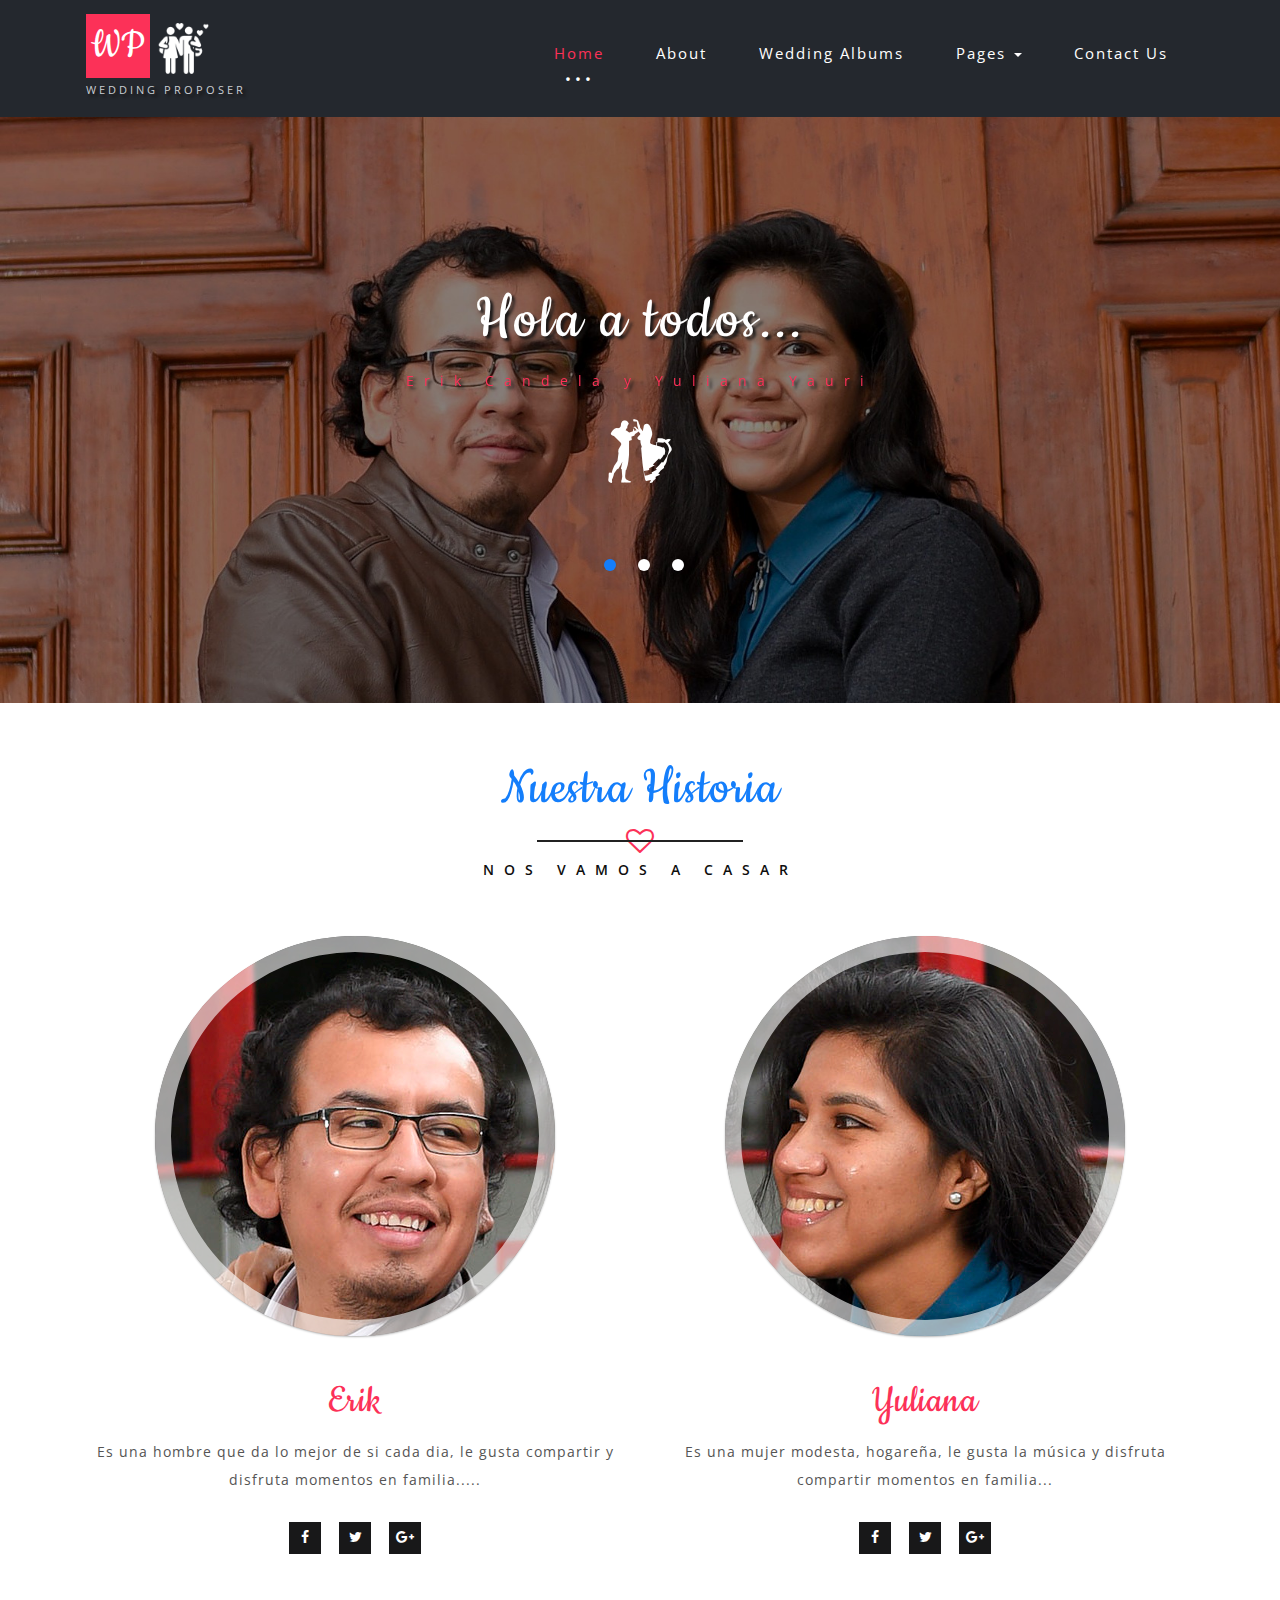
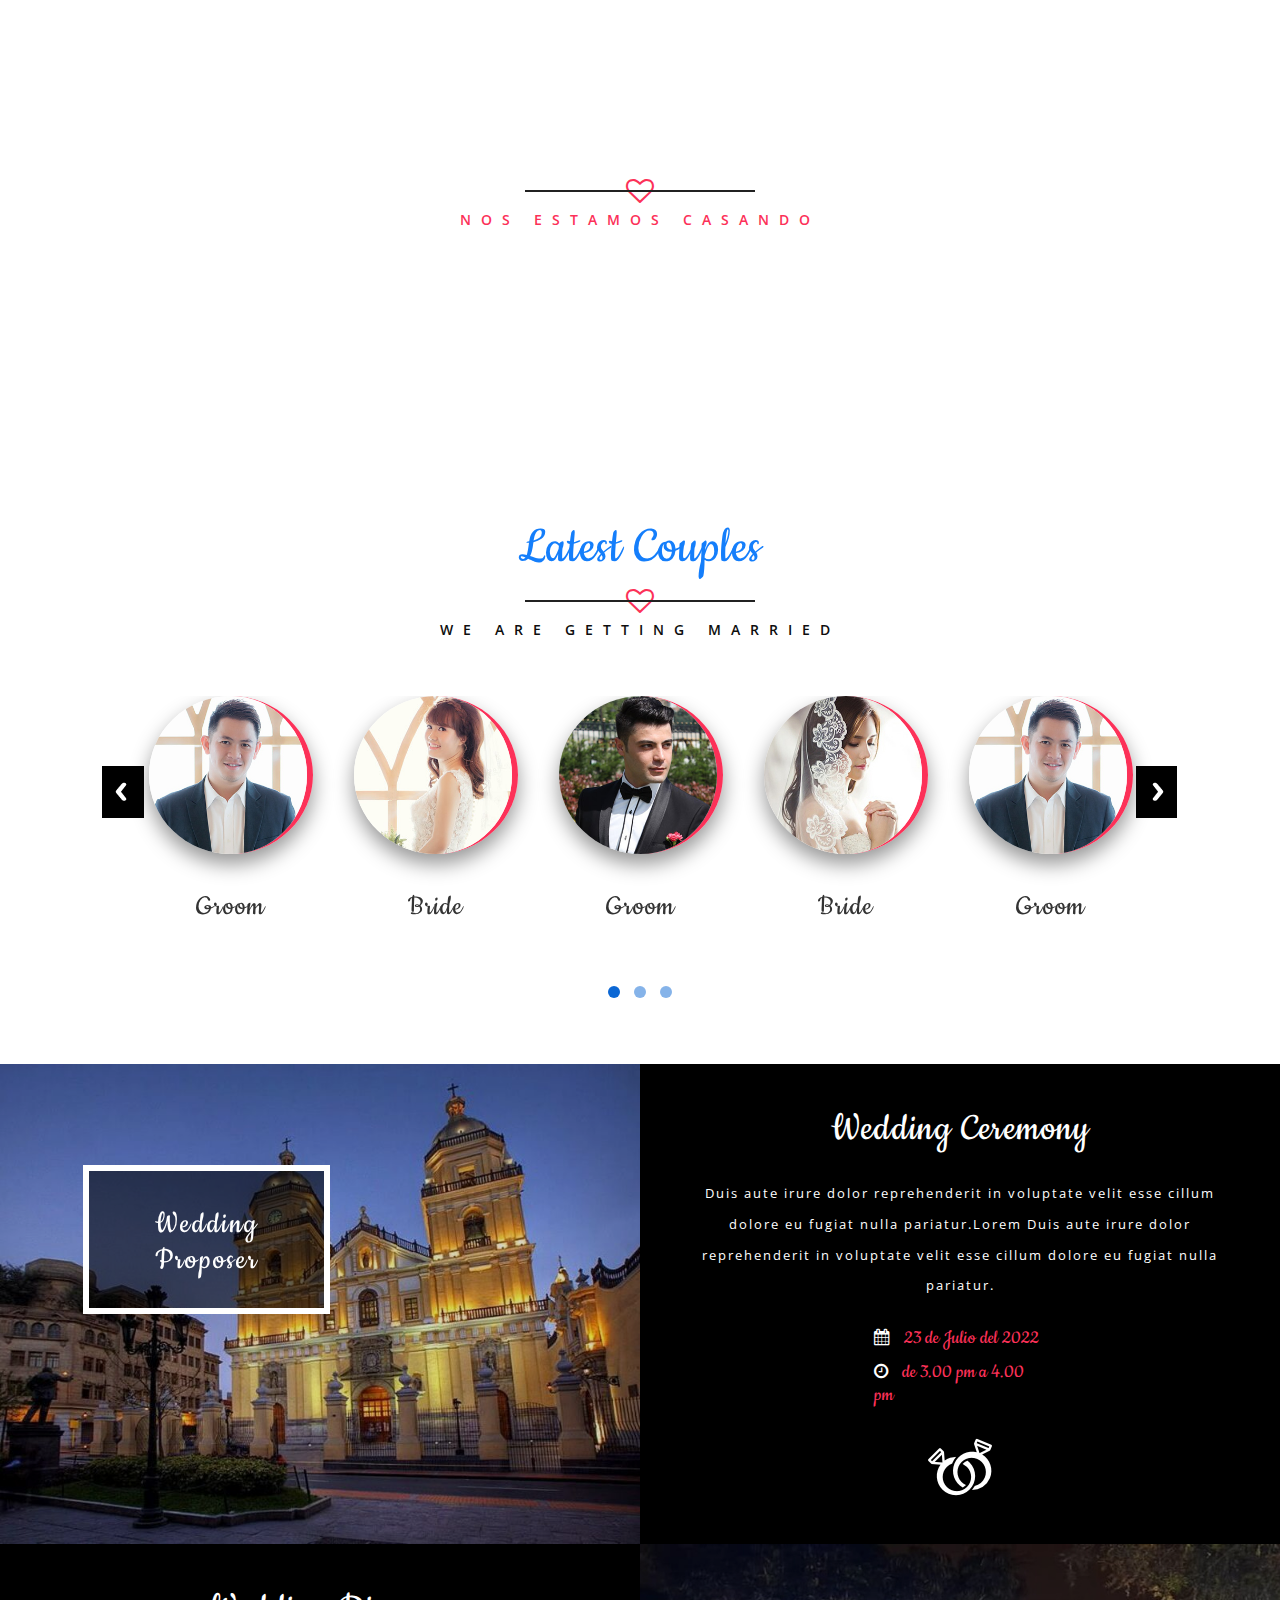
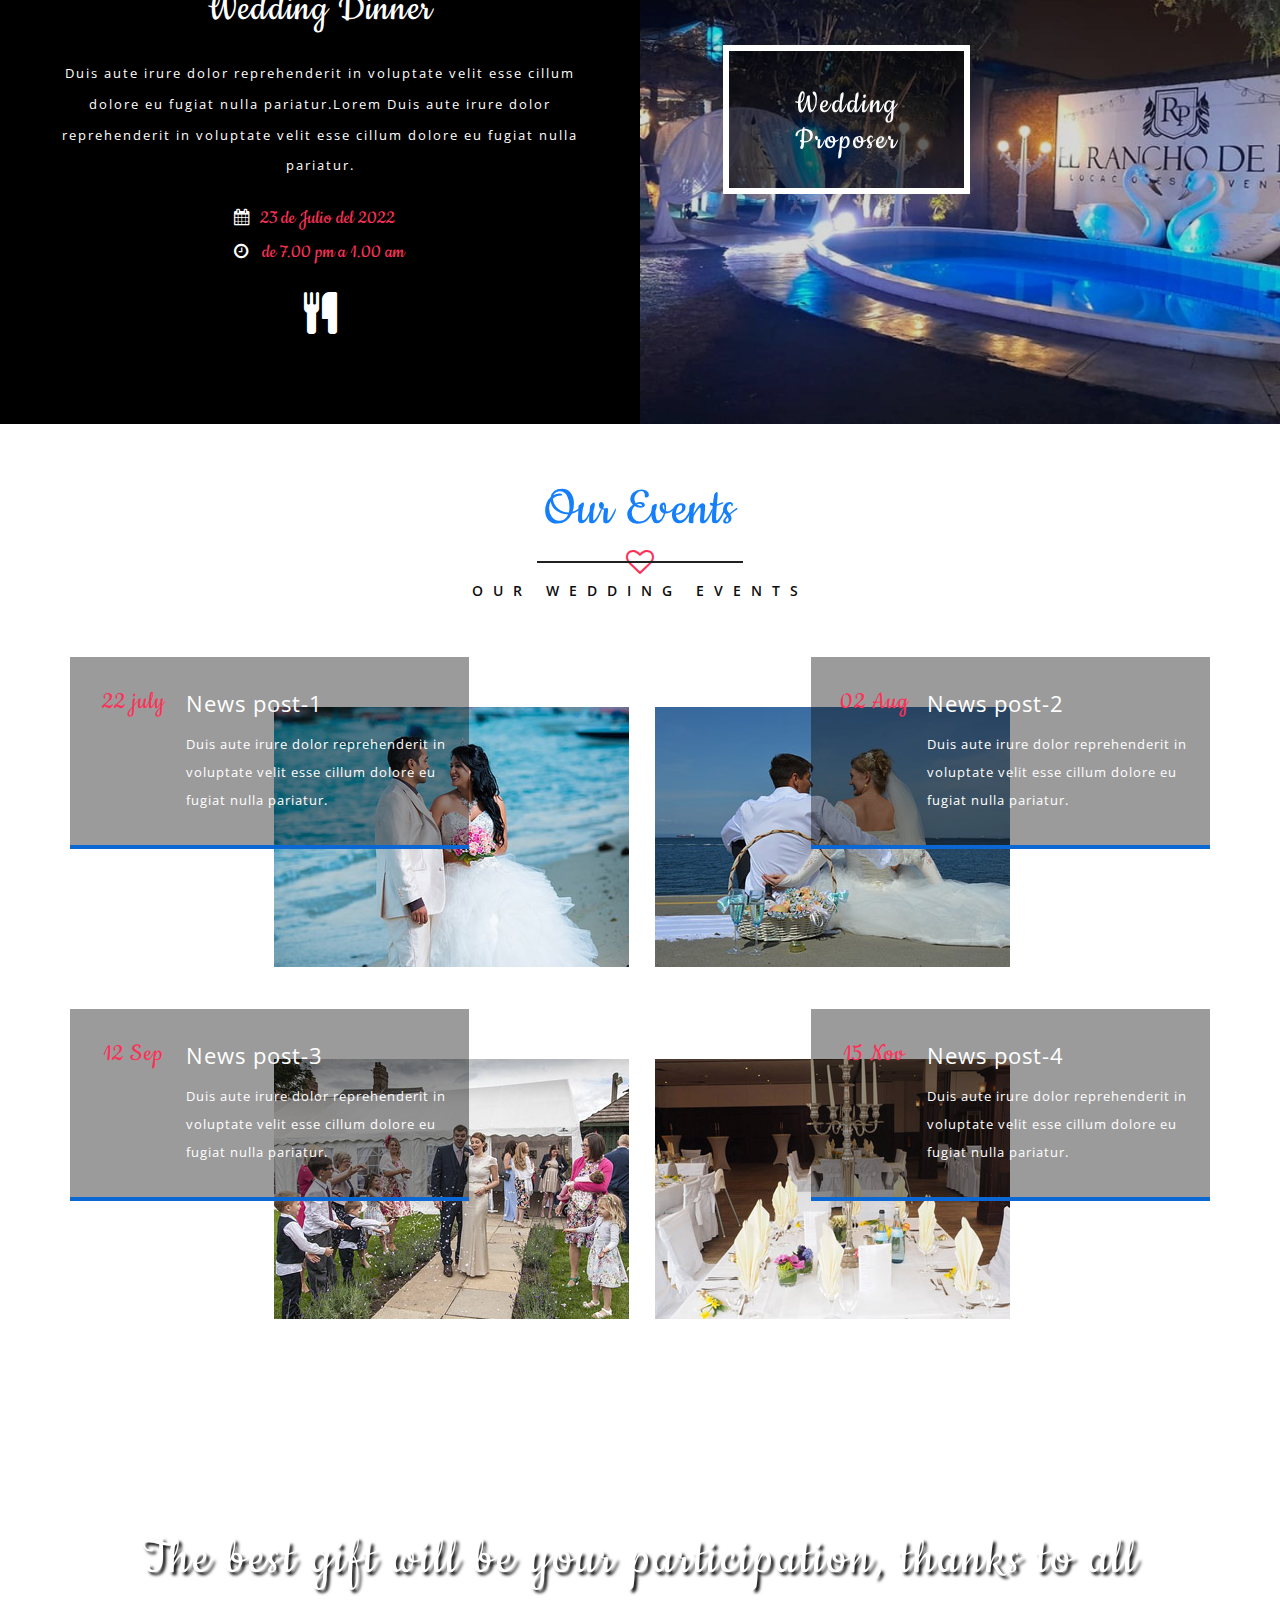
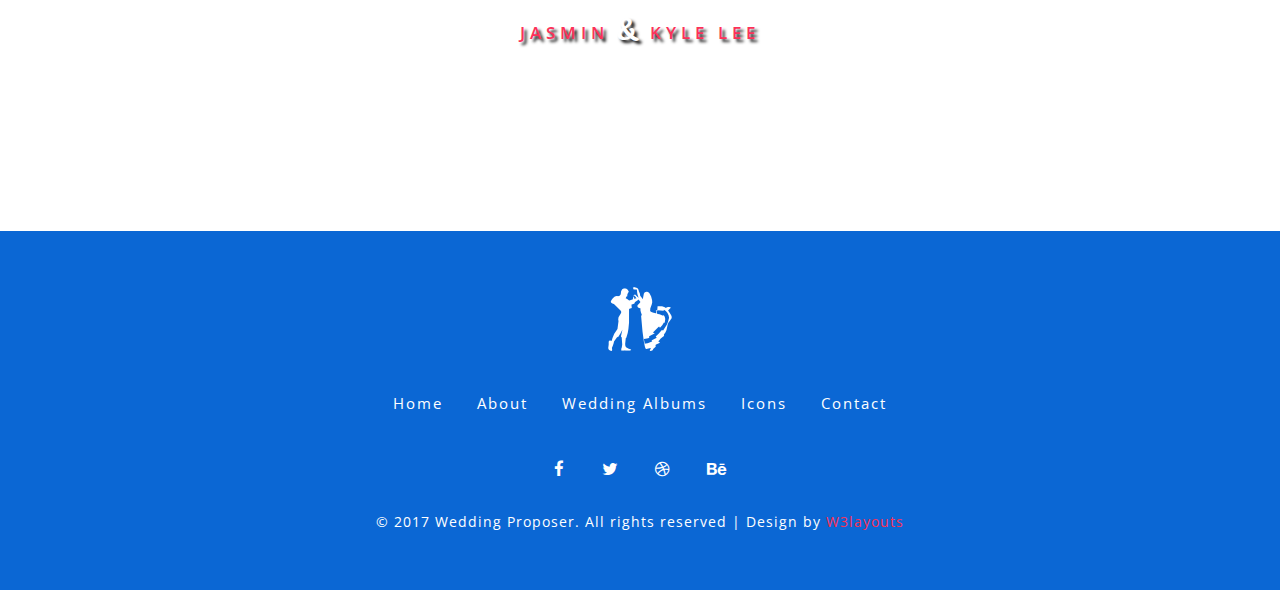
==== commit a89fd2f2: "mejoras" ====
--- a/index.html
+++ b/index.html
@@ -87,23 +87,23 @@
 							<li>
 							
 								  <div class="banner_agile-info">
-									  <h3>We Make Your Dream True</h3>
-									  <p>CREATIVE WEDDING PLANNER</p>
+									  <h3>Hola a todos...</h3>
+									  <p>Erik Candela y Yuliana Yauri</p>
 									   <div class="banner-mid-wthree"> <a href="index.html" class="hvr-buzz"> <img src="images/couple.png" alt="wp"/></a> </div>
 								  </div>
 							</li>
 							<li>
 								  <div class="banner_agile-info">
-									  <h3>We are Getting Married</h3>
-									  <p>CREATIVE WEDDING PLANNER</p>
+									  <h3>... nos estamos casando !!!</h3>
+									  <p>Erik Candela y Yuliana Yauri</p>
 									   <div class="banner-mid-wthree"> <a href="index.html" class="hvr-buzz"> <img src="images/couple.png" alt="wp"/></a> </div>
 								  </div>
 							</li>
 							<li>
 								
 							 <div class="banner_agile-info">
-								  <h3>We Make Your Dream True</h3>
-								  <p>CREATIVE WEDDING PLANNER</p>
+								  <h3>...esperamos contar con su presencia</h3>
+								  <p>Erik Candela y Yuliana Yauri</p>
 								   <div class="banner-mid-wthree"> <a href="index.html" class="hvr-buzz"> <img src="images/couple.png" alt="wp"/></a> </div>
 							  </div>
 							</li>
@@ -120,11 +120,11 @@
 				<div class="about_section">
 					<div class="container">
 						   <div class="wthree_title_agile">
-						        <h2>Our <span>Story</span></h2>
+						        <h2>Nuestra <span>Historia</span></h2>
 								<p><i class="fa fa-heart-o" aria-hidden="true"></i></p>
 								
 							</div>
-						 <p class="sub_para">WE ARE GETTING MARRIED</p>
+						 <p class="sub_para">NOS VAMOS A CASAR</p>
 						 <div class="inner_w3l_agile_grids">
 								<!-- Bottom to top-->
 									<div class="col-md-6 team-grid">
@@ -138,7 +138,7 @@
 										</div>
 										<!-- end normal -->
 										  <h4>Erik</h4>
-										  <p>Lorem ipsum dolor sit amet, consectetur adipiscing elit. Sed efficitur velit ac fringilla fermentum. Nulla sodales, magna eget pharetra feugiat nec vulputate purus nisl nec tortor.. </p>
+										  <p>Es una hombre que da lo mejor de si cada dia, le gusta compartir y disfruta momentos en familia..... </p>
 										  <div class="icons">
 													<ul>
 														<li><a href="#"><i class="fa fa-facebook"></i></a></li>
@@ -158,7 +158,7 @@
 										</div>
 										<!-- end normal -->
 										 <h4>Yuliana</h4>
-										  <p>Soy una mujer modesta, hogareña, le gusta la música y disfruta compartir momentos en familia.. </p>
+										  <p>Es una mujer modesta, hogareña, le gusta la música y disfruta compartir momentos en familia... </p>
 										  <div class="icons">
 													<ul>
 														<li><a href="#"><i class="fa fa-facebook"></i></a></li>
@@ -302,8 +302,8 @@
 				   <h4>Wedding Ceremony</h4>
 				   <p>Duis aute irure dolor reprehenderit in voluptate velit esse cillum dolore eu fugiat nulla pariatur.Lorem Duis aute irure dolor reprehenderit in voluptate velit esse cillum dolore eu fugiat nulla pariatur.</p>
 				    <div class="date">
-					   <h5><i class="fa fa-calendar" aria-hidden="true"></i> March 20 2017</h5>
-					   <h5><i class="fa fa-clock-o" aria-hidden="true"></i> 10.00am to 12.00pm</h5>
+					   <h5><i class="fa fa-calendar" aria-hidden="true"></i> 23 de Julio del 2022</h5>
+					   <h5><i class="fa fa-clock-o" aria-hidden="true"></i> de 3.00 pm a 4.00 pm</h5>
 				   </div>
 						<div class="icon_wthree"><img src="images/ring.png" alt="" /></div>
 				</div>
@@ -313,8 +313,8 @@
 				   <h4>Wedding Dinner</h4>
 				   <p>Duis aute irure dolor reprehenderit in voluptate velit esse cillum dolore eu fugiat nulla pariatur.Lorem Duis aute irure dolor reprehenderit in voluptate velit esse cillum dolore eu fugiat nulla pariatur.</p>
 				   <div class="date">
-					   <h5><i class="fa fa-calendar" aria-hidden="true"></i> March 20 2017</h5>
-					   <h5><i class="fa fa-clock-o" aria-hidden="true"></i> 12.00pm to 2.00pm</h5>
+					   <h5><i class="fa fa-calendar" aria-hidden="true"></i>23 de Julio del 2022</h5>
+					   <h5><i class="fa fa-clock-o" aria-hidden="true"></i> de 7.00 pm a 1.00 am</h5>
 				   </div>
 				   <div class="icon_wthree"><i class="fa fa-cutlery" aria-hidden="true"></i></div>
 
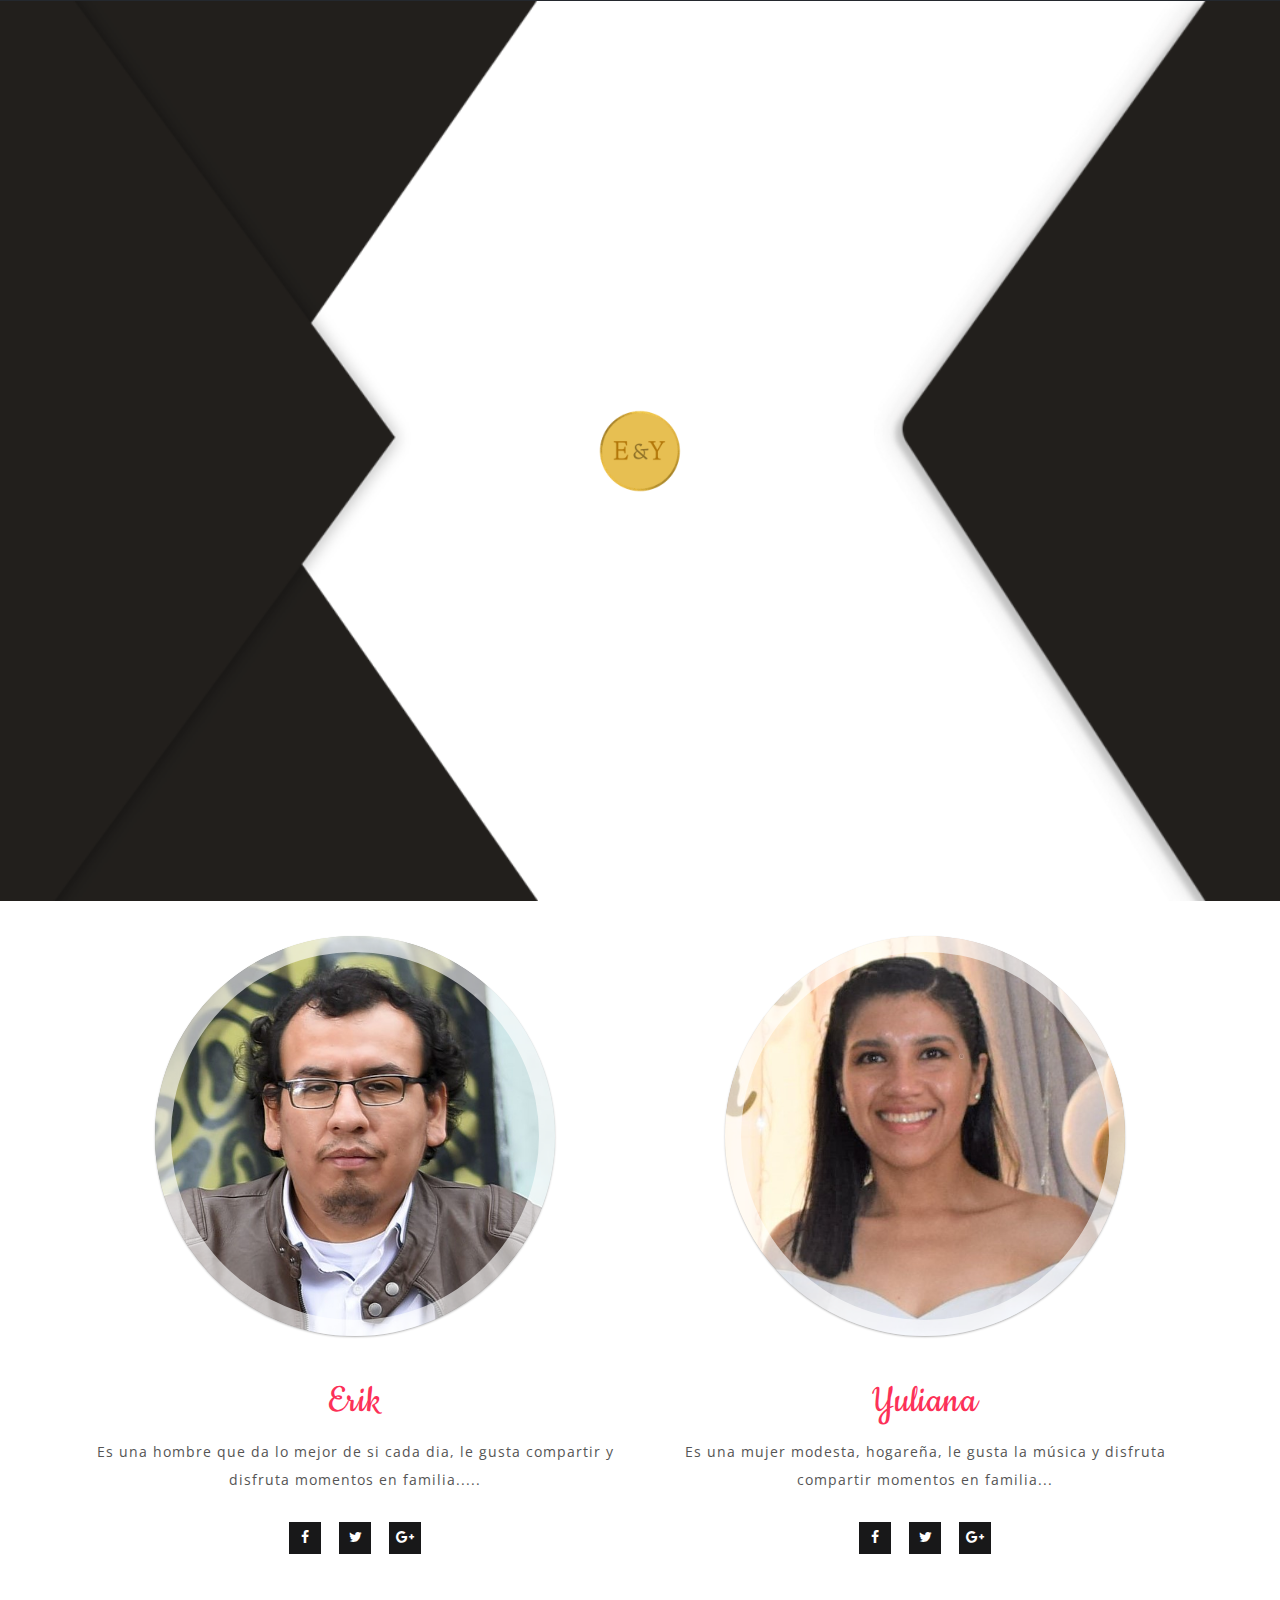
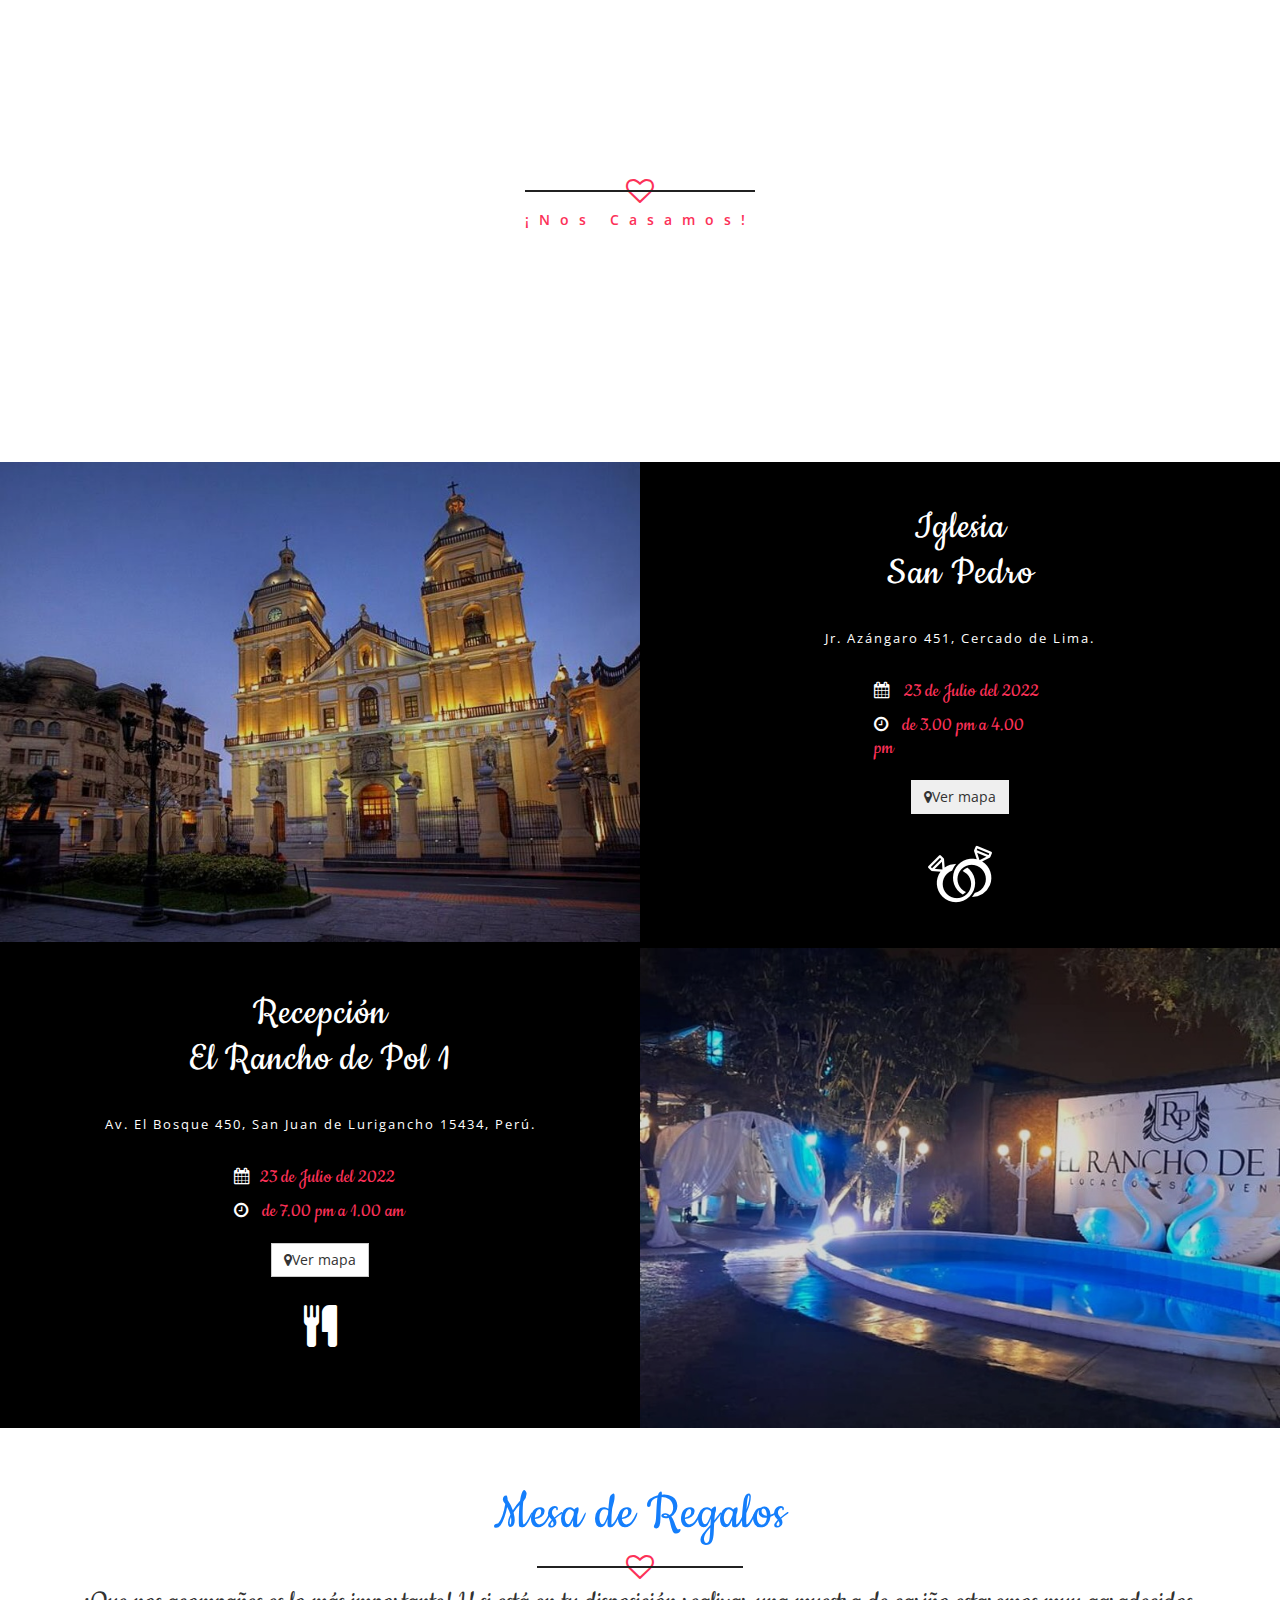
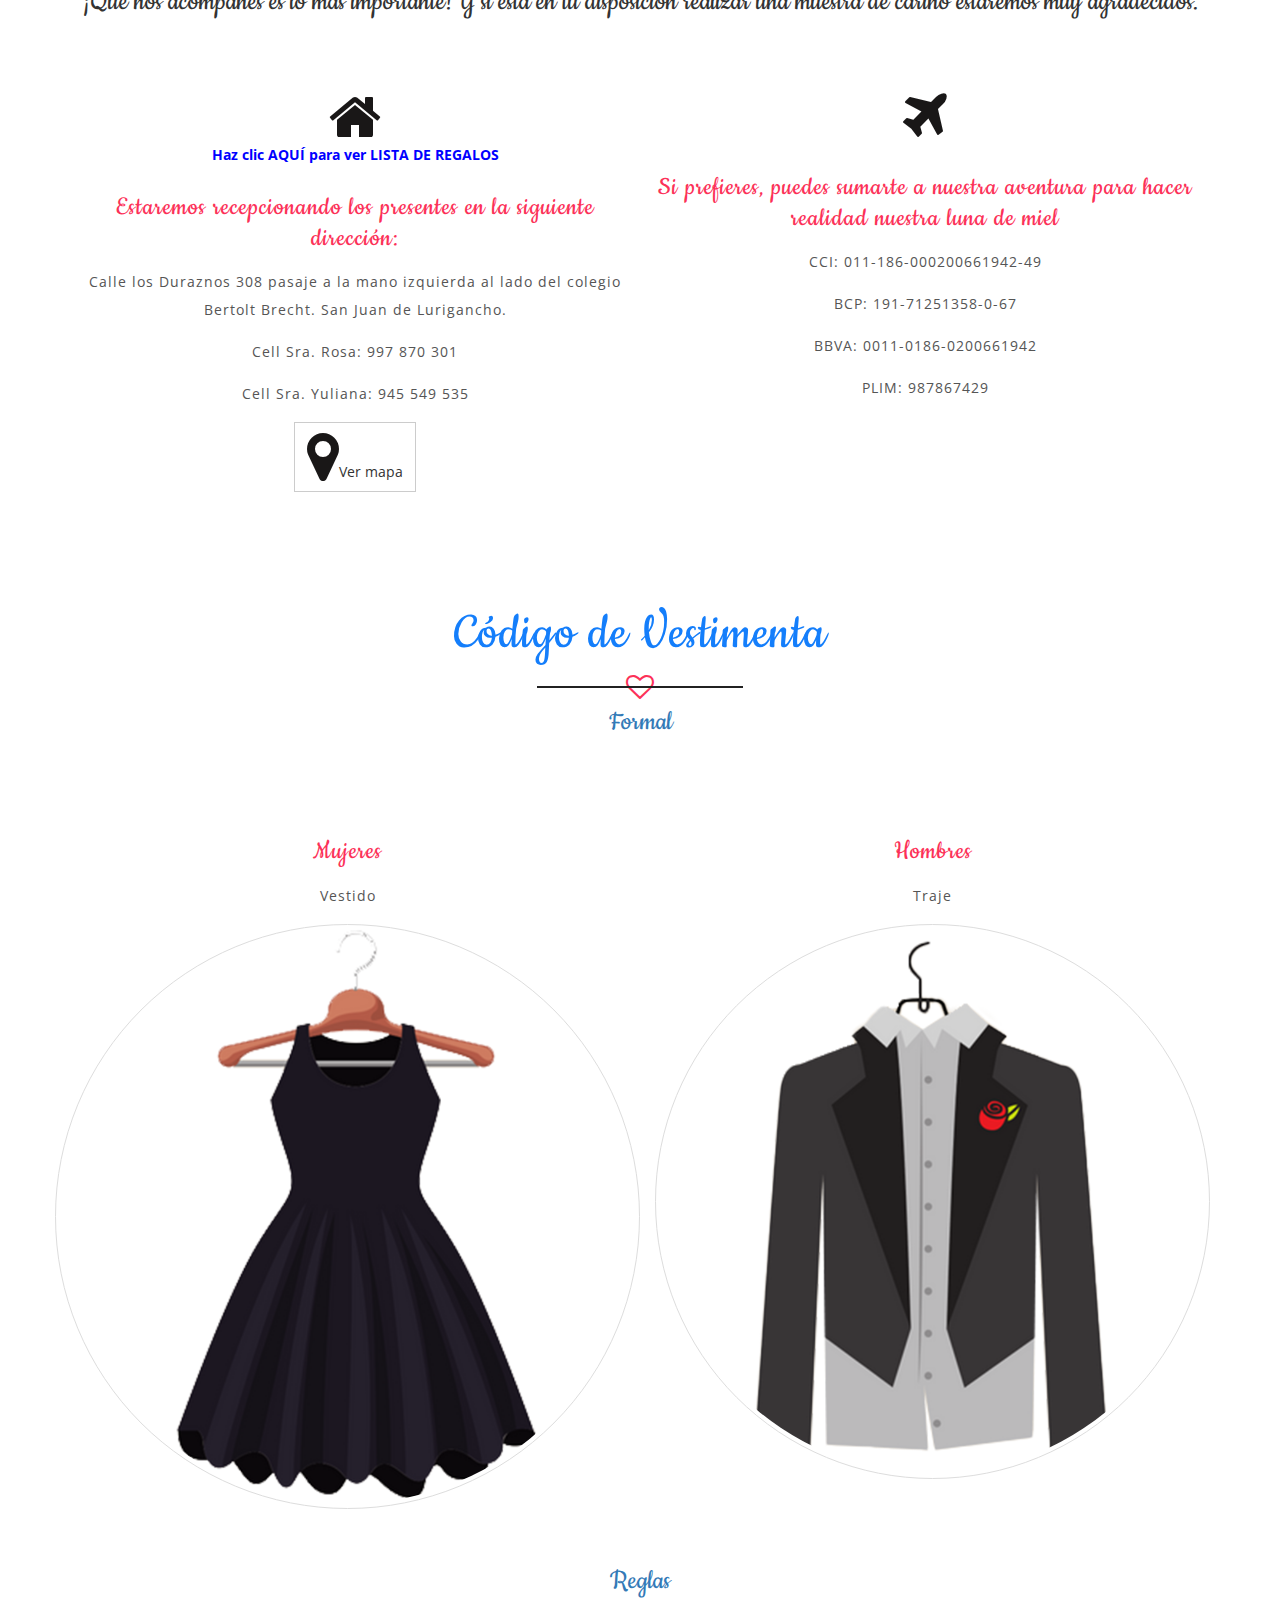
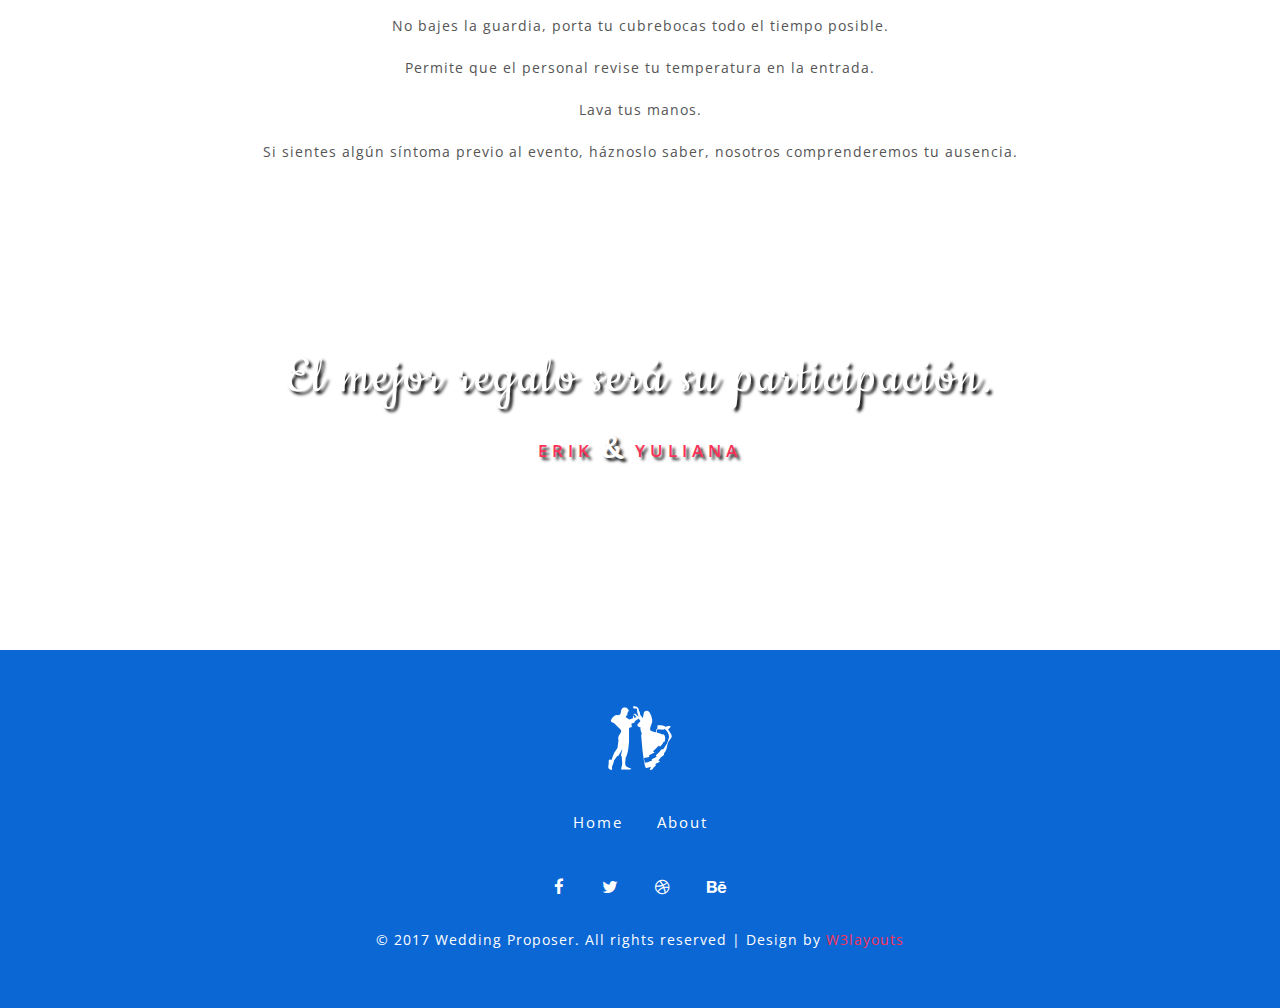
==== commit 974e1c0b: "cambios" ====
--- a/index.html
+++ b/index.html
@@ -7,7 +7,7 @@
 <!DOCTYPE html>
 <html lang="zxx">
 <head>
-<title>Wedding Proposer  a Wedding Category Bootstrap Responsive Website Template | Home :: w3layouts</title>    
+<title>Erik & Yuliana | Home</title>    
 <link href="css/font-awesome.css" rel="stylesheet" type="text/css" media="all" /><!-- fontawesome css -->     
 <link href="css/bootstrap.css" rel="stylesheet" type="text/css" media="all" /><!-- Bootstrap stylesheet -->
 <link href="css/snow.css" rel="stylesheet" type="text/css" media="all" /><!-- stylesheet -->
@@ -23,8 +23,16 @@
 <link href="//fonts.googleapis.com/css?family=Cookie" rel="stylesheet">
 <link href="//fonts.googleapis.com/css?family=Open+Sans:300,300i,400,400i,600,600i,700" rel="stylesheet">
 <!--//fonts-->
+
+<link href="css/custom_AnimacionSobre.css" rel="stylesheet preload">
+
 </head>
 <body>
+    <audio loop>
+		<source src="images/cancion.mp3" type="audio/mp3">
+		Tu navegador no soporta mp3
+	  </audio>
+	  <div class="scrollToTop circle" id="boton"><i class="fa fa-volume-up" id="reproductor"></i></div>
 <!-- header -->
 	<header>
 		<div class="container">
@@ -40,7 +48,7 @@
 					<span class="icon-bar"></span>
 				  </button>
 				<div class="logo">
-					<h1><a href="index.html"><span>WP</span> <div class="logo-img"><img src="images/in-love.png" alt="img09"/></div><p class="sub_title">Wedding Proposer</p> </a></h1>
+					<h1><a href="index.html"><span>E Y</span> <div class="logo-img"><img src="images/in-love.png" alt="img09"/></div><p class="sub_title">Invitaci&oacute;n Virtual</p> </a></h1>
 				</div>	
 				</div>
 
@@ -48,17 +56,8 @@
 				<div class="collapse navbar-collapse" id="bs-example-navbar-collapse-1">
 				  <nav class="cl-effect-13" id="cl-effect-13">
 						<ul class="nav navbar-nav">
-							<li class="active"><a href="index.html">Home</a></li>
-							<li><a href="about.html">About</a></li>
-							<li><a href="gallery.html">Wedding Albums</a></li>
-							<li class="dropdown">
-								<a href="#" class="dropdown-toggle" data-toggle="dropdown">Pages <b class="caret"></b></a>
-								<ul class="dropdown-menu agile_short_dropdown">
-									<li><a href="icons.html">Icons</a></li>
-									<li><a href="codes.html">Typography</a></li>
-								</ul>
-							</li>
-							<li><a href="contact.html">Contact Us</a></li>
+							<li class="active"><a href="index.html">Inicio</a></li>
+							<li><a href="about.html">Sobre nosotros</a></li>					
 						</ul>
 						
 					</nav>
@@ -72,6 +71,20 @@
 		</div>
 	</header>
 	<!-- //header -->
+
+      <!-- ANIMACIÓN SOBRE -->
+    <div id="myModal" class="modal" style="background-color: white;">
+		<div>
+		  <input type="image" src="images\SelloInv.png" name="saveForm" class="sello selloAnimation" onclick="animacionSobre()" id="selloButton" />
+		</div>
+
+		<div id="myDIV">
+		  <img id="sobre1" src="images\sobre1.png"  class="sobreSize">
+		  <img id="sobre2" src="images\sobre2.png" class="sobreSize" style="float: left;">
+		</div>
+	</div>
+
+
 	<!-- banner-slider -->
 	<div class="w3ls_banner_section">
 			<div class="snow-container">
@@ -88,7 +101,7 @@
 							
 								  <div class="banner_agile-info">
 									  <h3>Hola a todos...</h3>
-									  <p>Erik Candela y Yuliana Yauri</p>
+									  <p>Erik Candela & Yuliana Yauri</p>
 									   <div class="banner-mid-wthree"> <a href="index.html" class="hvr-buzz"> <img src="images/couple.png" alt="wp"/></a> </div>
 								  </div>
 							</li>
@@ -178,11 +191,11 @@
 	<!--/counter-->
 <div class="agileinfo_counter_section">
   <div class="wthree_title_agile">
-						        <h3 class="h-t">Boda  <span>próximamente</span></h3>
+						        <h3 class="h-t">S&aacute;bado 23 de Julio 2022  <span></span></h3>
 								<p><i class="fa fa-heart-o" aria-hidden="true"></i></p>
 								
 							</div>
-						 <p class="sub_para two">NOS ESTAMOS CASANDO</p>
+						 <p class="sub_para two">¡Nos Casamos!</p>
  <div class="wthree-counter-agile">
 			   <!--timer-->
 					<section class="examples">
@@ -195,137 +208,111 @@
 			 </div>
 <div class="clearfix"></div>
 </div>
-<!--//counter-->
-	<div class="banner-bottom">
-				<!--//screen-gallery-->
-				 <div class="wthree_title_agile">
-						        <h3>Latest <span>Couples</span></h3>
-								<p><i class="fa fa-heart-o" aria-hidden="true"></i></p>
-								
-							</div>
-						 <p class="sub_para">WE ARE GETTING MARRIED</p>
-						  <div class="inner_w3l_agile_grids">
-						<div class="sreen-gallery-cursual">
-							
-						       <div id="owl-demo" class="owl-carousel">
-							      <div class="item-owl">
-					                		<div class="test-review">
-						                	  <img src="images/s1.jpg" class="img-responsive" alt=""/>
-											  <h5>Groom</h5>
-					                	    </div>
-					                </div>
-					                 <div class="item-owl">
-					                	<div class="test-review">
-						                	  <img src="images/s2.jpg" class="img-responsive" alt=""/>
-											  <h5>Bride</h5>
-					                	    </div>
-					                </div>
-					                 <div class="item-owl">
-					                	    <div class="test-review">
-						                	  <img src="images/s3.jpg" class="img-responsive" alt=""/>
-											  <h5>Groom</h5>
-					                	    </div>
-					                </div>
-									 <div class="item-owl">
-					                	    <div class="test-review">
-						                	  <img src="images/s4.jpg" class="img-responsive" alt=""/>
-											  <h5>Bride</h5>
-					                	    </div>
-					                </div>
-									<div class="item-owl">
-					                	    <div class="test-review">
-						                	  <img src="images/s1.jpg" class="img-responsive" alt=""/>
-											 <h5>Groom</h5>
-					                	    </div>
-					                </div>
-					                 <div class="item-owl">
-					                		<div class="test-review">
-						                	  <img src="images/s5.jpg" class="img-responsive" alt=""/>
-											   <h5>Bride</h5>
-					                	    </div>
-					                </div>
-									 <div class="item-owl">
-					                		<div class="test-review">
-						                	  <img src="images/s3.jpg" class="img-responsive" alt=""/>
-											  <h5>Groom</h5>
-					                	    </div>
-					                </div>
-					                 <div class="item-owl">
-					                	<div class="test-review">
-						                	  <img src="images/s4.jpg" class="img-responsive" alt=""/>
-											  <h5>Bride</h5>
-					                	    </div>
-					                </div>
-					                 <div class="item-owl">
-					                	    <div class="test-review">
-						                	  <img src="images/s1.jpg" class="img-responsive" alt=""/>
-											 <h5>Groom</h5>
-					                	    </div>
-					                </div>
-									 <div class="item-owl">
-					                	    <div class="test-review">
-						                	  <img src="images/s2.jpg" class="img-responsive" alt=""/>
-											  <h5>Bride</h5>
-					                	    </div>
-					                </div>
-									 <div class="item-owl">
-					                	    <div class="test-review">
-						                	  <img src="images/s3.jpg" class="img-responsive" alt=""/>
-											  <h5>Groom</h5>
-					                	    </div>
-					                </div>
-									 <div class="item-owl">
-					                	    <div class="test-review">
-						                	  <img src="images/s5.jpg" class="img-responsive" alt=""/>
-											 <h5>Bride</h5>
-					                	    </div>
-					                </div>
-				              </div>
-						<!--//screen-gallery-->
-				</div>
-		  </div>
- </div>
+
+
+      <!--Modal Iglesia-->
+      <div class="modal fade bd-example-modal-lg modal1" tabindex="-1" role="dialog" aria-labelledby="myLargeModalLabel" aria-hidden="true">
+        <div class="modal-dialog modal-lg" role="document">
+          <div class="modal-content">
+            <div class="modal-header">
+              <h2 class="modal-title" id="myLargeModalLabel">Ubicación Iglesia</h2>
+              <button type="button" class="close" data-dismiss="modal" aria-label="Close"><span aria-hidden="true">&times;</span><span class="sr-only">Close</span></button>
+            </div>
+            <div class="modal-body">
+              <div class="map-responsive">
+
+				<iframe src="https://www.google.com/maps/embed?pb=!1m18!1m12!1m3!1d580.0239586944894!2d-77.02958966821696!3d-12.048988027163357!2m3!1f0!2f0!3f0!3m2!1i1024!2i768!4f13.1!3m3!1m2!1s0x9105c8b723db61dd%3A0x9fd226e8813671d2!2sIglesia%20de%20San%20Pedro!5e0!3m2!1ses-419!2spe!4v1656307882618!5m2!1ses-419!2spe" width="600" height="450" style="border:0;" allowfullscreen="" loading="lazy" referrerpolicy="no-referrer-when-downgrade"></iframe>
+              
+			</div>
+            
+			</div>
+          </div>
+        </div>
+      </div>
+
+      <!--Modal Salon-->
+      <div class="modal fade bd-example-modal-lg modal2" tabindex="-1" role="dialog" aria-labelledby="myLargeModalLabel" aria-hidden="true">
+        <div class="modal-dialog modal-lg" role="document">
+          <div class="modal-content">
+            <div class="modal-header">
+              <h2 class="modal-title" id="myLargeModalLabel">Ubicación Salón</h2>
+              <button type="button" class="close" data-dismiss="modal" aria-label="Close"><span aria-hidden="true">&times;</span><span class="sr-only">Close</span></button>
+            </div>
+            <div class="modal-body">
+              <div class="map-responsive">
+                <iframe src="https://www.google.com/maps/embed?pb=!1m18!1m12!1m3!1d3902.911388966!2d-77.0036811!3d-11.980633099999999!2m3!1f0!2f0!3f0!3m2!1i1024!2i768!4f13.1!3m3!1m2!1s0x9105c5153ad48273%3A0xd8beb9b6605f73ac!2sEl%20Rancho%20de%20Pol%201!5e0!3m2!1ses!2smx!4v1652712294829!5m2!1ses!2smx" width="600" height="450" style="border:0;" allowfullscreen="" loading="lazy" referrerpolicy="no-referrer-when-downgrade"></iframe>              </div>
+            
+			</div>
+          </div>
+        </div>
+      </div>
+
+      <!--Modal Salon-->
+      <div class="modal fade bd-example-modal-lg modal3" tabindex="-1" role="dialog" aria-labelledby="myLargeModalLabel" aria-hidden="true">
+        <div class="modal-dialog modal-lg" role="document">
+          <div class="modal-content">
+            <div class="modal-header">
+              <h2 class="modal-title" id="myLargeModalLabel">Ubicación Mesa de Regalos</h2>
+              <button type="button" class="close" data-dismiss="modal" aria-label="Close"><span aria-hidden="true">&times;</span><span class="sr-only">Close</span></button>
+            </div>
+            <div class="modal-body">
+              <div class="map-responsive">
+				<iframe src="https://www.google.com/maps/embed?pb=!1m18!1m12!1m3!1d975.7270544223243!2d-77.00850431185724!3d-11.980852487575294!2m3!1f0!2f0!3f0!3m2!1i1024!2i768!4f13.1!3m3!1m2!1s0x9105c572bf0f6151%3A0xcc688e5f63d371b5!2sCasa%20Yuliana%20Yauri!5e0!3m2!1ses-419!2spe!4v1656309892019!5m2!1ses-419!2spe" width="600" height="450" style="border:0;" allowfullscreen="" loading="lazy" referrerpolicy="no-referrer-when-downgrade"></iframe>
+			</div>
+          </div>
+        </div>
+      </div>
+
+	</div>
+
 <!-- /property-grids -->
 <div class="property-grids">
      <div class="agile-homes-w3l  grid">
                 <div class="col-md-6 home-agile-left">
 				   <figure class="effect-moses">
 							<img src="images/p1.jpg" alt="" />
-							<figcaption>
-								<h4>Wedding Proposer</h4>
-								<p>We Make Your Dream True</p>
-							</figcaption>			
+									
 				</figure>
 
 				</div>
 				<div class="col-md-6 home-agile-text">
-				   <h4>Wedding Ceremony</h4>
-				   <p>Duis aute irure dolor reprehenderit in voluptate velit esse cillum dolore eu fugiat nulla pariatur.Lorem Duis aute irure dolor reprehenderit in voluptate velit esse cillum dolore eu fugiat nulla pariatur.</p>
+				   <h4>Iglesia</h4>
+				   <h4>San Pedro</h4>				   
+				   <p>Jr. Azángaro 451, Cercado de Lima.</p>
 				    <div class="date">
 					   <h5><i class="fa fa-calendar" aria-hidden="true"></i> 23 de Julio del 2022</h5>
 					   <h5><i class="fa fa-clock-o" aria-hidden="true"></i> de 3.00 pm a 4.00 pm</h5>
+					
 				   </div>
-						<div class="icon_wthree"><img src="images/ring.png" alt="" /></div>
+				   <br/>
+				   <div class="col-12 text-center" data-animation-effect="fadeIn">
+					<button class="btn btn-dark btn-xl" data-toggle="modal" data-target=".modal1"><i class="fa fa-map-marker pr-10"></i>Ver mapa</button>
+				  </div>
+
+				<div class="icon_wthree"><img src="images/ring.png" alt="" /></div>
 				</div>
 				<div class="clearfix"></div>	
 				 
 				<div class="col-md-6 home-agile-text">
-				   <h4>Wedding Dinner</h4>
-				   <p>Duis aute irure dolor reprehenderit in voluptate velit esse cillum dolore eu fugiat nulla pariatur.Lorem Duis aute irure dolor reprehenderit in voluptate velit esse cillum dolore eu fugiat nulla pariatur.</p>
+				   <h4>Recepci&oacute;n</h4>
+				   <h4>El Rancho de Pol 1</h4>
+				   <p>Av. El Bosque 450, San Juan de Lurigancho 15434, Perú.</p>
 				   <div class="date">
 					   <h5><i class="fa fa-calendar" aria-hidden="true"></i>23 de Julio del 2022</h5>
 					   <h5><i class="fa fa-clock-o" aria-hidden="true"></i> de 7.00 pm a 1.00 am</h5>
 				   </div>
+				   <br/>
+				   <div class="col-12 text-center " data-animation-effect="fadeIn">
+					<button class="btn btn-default btn-xl" data-toggle="modal" data-target=".modal2"><i class="fa fa-map-marker pr-10"></i>Ver mapa</button>
+				  </div>
+
 				   <div class="icon_wthree"><i class="fa fa-cutlery" aria-hidden="true"></i></div>
 
 				</div>
 				<div class="col-md-6 home-agile-left">
 						 <figure class="effect-moses">
 							<img src="images/p2.jpg" alt="" />
-							<figcaption>
-								<h4>Wedding Proposer</h4>
-								<p>We Make Your Dream True</p>
-							</figcaption>			
+									
 				</figure>
 				</div>
 				<div class="clearfix"></div>	
@@ -337,94 +324,132 @@
 			<div class="wthree-news text-center">
 				<div class="container">
 					<div class="wthree_title_agile">
-						        <h3>Our <span>Events</span></h3>
+						        <h3>Mesa <span>de Regalos</span></h3>
 								<p><i class="fa fa-heart-o" aria-hidden="true"></i></p>
 								
 							</div>
-						 <p class="sub_para">OUR WEDDING EVENTS</p>
-						 <div class="inner_w3l_agile_grids">
-					<div class="col-md-6 wthree-right">
-						<div class="w3-agile-left">
-							<div class="work-left">
-								<h4>22 july</h4>
+
+							<div class="row  justify-content-center">
+								<div class="col-12" data-animation-effect="fadeIn">
+								<h2 class="text-center mt-4 space-top text-default logo-font">¡Que nos acompañes es lo más importante! Y si está en tu disposición realizar una muestra de cariño estaremos muy agradecidos.</h2>
+								
+								</div>
+
 							</div>
-							<div class="agileits-right text-left">
-								<a href="single.html">News post-1</a>
-								<p>Duis aute irure dolor reprehenderit in voluptate velit esse cillum dolore eu 
-									fugiat nulla pariatur.</p>
+
+							<div class="inner_w3l_agile_grids spa-agile">
+
+								<div class="col-md-6 spa-grid">
+									
+										<i class="fa fa-home" aria-hidden="true"></i>
+										<div class="clearfix"> </div>	
+
+										<a style="color:blue; font-weight: bold; " href='https://docs.google.com/forms/d/e/1FAIpQLScZrUpxW2NTbQPDT53Q_2l1U7XUE1FkV1kJOIMdkcz8-fgkxw/formResponse' target="_blank" >Haz clic AQUÍ para ver LISTA DE REGALOS<a>
+									
+										<h4>Estaremos recepcionando los presentes en la siguiente direcci&oacute;n: </h4>
+										
+										<p>Calle los Duraznos 308 pasaje a la mano izquierda al lado del colegio Bertolt Brecht. San Juan de Lurigancho.</p>
+										<p>Cell Sra. Rosa: 997 870 301</p>
+										<p>Cell Sra. Yuliana: 945 549 535</p>
+										
+										
+										<div class="col-12 text-center " data-animation-effect="fadeIn">
+											<button class="btn btn-default btn-xl" data-toggle="modal" data-target=".modal3"><i class="fa fa-map-marker pr-10"></i>Ver mapa</button>
+										</div>
+
+								</div>
+								<div class="col-md-6 spa-grid">
+									
+									<i class="fa fa-plane" aria-hidden="true"></i>
+									
+									
+										<h4> Si prefieres, puedes sumarte a nuestra aventura para hacer realidad nuestra luna de miel</h4>
+										<p>CCI: 011-186-000200661942-49</p>
+										
+										<p>BCP:  191-71251358-0-67</p>
+										<p>BBVA: 0011-0186-0200661942</p>
+										<p>PLIM: 987867429</p>
+								
+								</div>
+								
+								<div class="clearfix"> </div>
+							 </div>
+						 
+
+			</div>
+		</div>
+
+
+		<div class="wthree-news text-center">
+			<div class="container">
+				<div class="wthree_title_agile">
+							<h3>C&oacute;digo <span>de Vestimenta</span></h3>
+							<p><i class="fa fa-heart-o" aria-hidden="true"></i></p>
+							
+						</div>
+					 
+					
+						<div class="row  justify-content-center">
+							<div class="col-12" data-animation-effect="fadeIn">
+							<h2 class="text-center mt-4 space-top text-default logo-font">Formal</h2>
+							
 							</div>
-							<div class="clearfix"></div>
+					
+
+
+							<div class="inner_w3l_agile_grids spa-agile">
+
+								<div class="col-md-6 spa-grid">
+
+									<div class="row justify-content-center">
+										<h4>Mujeres </h4>
+										<p>Vestido</p>
+										<div class="clearfix"> </div>
+										<div class="image-box text-center">
+											<img src="images/1.png" alt="" class="rounded-circle img-thumbnail">
+											</div>
+									</div>
+								</div>
+								<div class="col-md-6 spa-grid">
+									
+									
+									
+										<h4>Hombres</h4>
+										<p>Traje</p>
+										<div class="clearfix"> </div>
+										<div class="image-box ">
+											<img src="images/2.png" alt="" class="rounded-circle img-thumbnail">
+											</div>
+								</div>
+								
+								<div class="clearfix"> </div>
+							 </div>
+
+
+
 						</div>
-						<div class="wel-right">
-							<div class="content-item item-image1">
-								<a href="single.html"><img src="images/e1.jpg" alt="" /></a>
-							</div>
-						</div>
-						<div class="clearfix"></div>
-					</div>
-					<div class="col-md-6 wthree-right no-marg">
-						<div class="wel-right2">
-							<div class="content-item item-image2">
-								<a href="single.html"><img src="images/e2.jpg" alt="" /></a>
-							</div>
-						</div>
-						<div class="w3-agile-left2">
-							<div class="work-left">
-								<h4>02 Aug</h4>
-							</div>
-							<div class="agileits-right text-left">
-								<a href="single.html">News post-2</a>
-								<p>Duis aute irure dolor reprehenderit in voluptate velit esse cillum dolore eu 
-									fugiat nulla pariatur.</p>
-							</div>
-							<div class="clearfix"></div>
-						</div>
-						<div class="clearfix"></div>
-					</div>
-					<div class="clearfix"></div>
-					<div class="col-md-6 wthree-right">
-						<div class="w3-agile-left">
-							<div class="work-left">
-								<h4>12 Sep</h4>
-							</div>
-							<div class="agileits-right text-left">
-								<a href="single.html">News post-3</a>
-								<p>Duis aute irure dolor reprehenderit in voluptate velit esse cillum dolore eu 
-									fugiat nulla pariatur. </p>
-							</div>
-							<div class="clearfix"></div>
-						</div>
-						<div class="wel-right ">
-							<div class="content-item item-image1">
-								<a href="single.html"><img src="images/e3.jpg" alt="" /></a>
-							</div>
-						</div>
-						<div class="clearfix"></div>
-					</div>
-					<div class="col-md-6 wthree-right no-marg">
-						<div class="wel-right2">
-							<div class="content-item item-image2">
-								<a href="single.html"><img src="images/e4.jpg" alt="" /></a>
-							</div>
-						</div>
-						<div class="w3-agile-left2">
-							<div class="work-left">
-								<h4>15 Nov</h4>
-							</div>
-							<div class="agileits-right text-left">
-								<a href="single.html">News post-4</a>
-								<p>Duis aute irure dolor reprehenderit in voluptate velit esse cillum dolore eu 
-									fugiat nulla pariatur.</p>
-							</div>
-							<div class="clearfix"></div>
-						</div>
-						<div class="clearfix"></div>
-					</div>
-					<div class="clearfix"></div>
-				</div>
+
+
+
+				<div class="clearfix"></div>
+
+
+				<div class="inner_w3l_agile_grids spa-agile">
+				
+						<h2 class="text-center mt-4 space-top text-default logo-font">Reglas</h2>
+						<p>No bajes la guardia, porta tu cubrebocas todo el tiempo posible.</p>
+						<p>Permite que el personal revise tu temperatura en la entrada.</p>
+						<p>Lava tus manos.</p>
+						<p>Si sientes algún síntoma previo al evento, háznoslo saber, nosotros comprenderemos tu ausencia.</p>
+				
+				
+				</div>
+
 			</div>
 		</div>
-			<!-- //Events-->
+	</div>
+
+<!-- //Events-->
 <!--/bottom-->
 <div class="agileinfo_bottom_section">
 
@@ -437,8 +462,8 @@
 			  <div class="snow background layered"></div>
 			</div>
   <div class="agile-w3l-sec">
-              <h3>The best gift will be your participation, thanks to all</h3>
-			  <p>Jasmin <span>&</span> Kyle Lee</p>
+              <h3>El mejor regalo ser&aacute; su participaci&oacute;n.</h3>
+			  <p>Erik <span>&</span> Yuliana</p>
 			  <div class="banner-mid-wthree"> <a href="index.html" class="hvr-buzz"> <i class="fa fa-heart-o" aria-hidden="true"></i></a> </div>
   	</div>
 
@@ -455,9 +480,7 @@
 			<ul class="aglieits-nav">
 				<li><a href="index.html">Home</a></li>
 				<li><a href="about.html">About</a></li>
-				<li><a href="gallery.html">Wedding Albums</a></li>
-				<li><a href="icons.html">Icons</a></li>
-				<li><a href="contact.html">Contact</a></li>
+
 			</ul>
 <div class="w3_agileits_social_media">
 					<ul>
@@ -555,23 +578,27 @@
 
 	<!-- here stars scrolling icon -->
 			<script type="text/javascript">
+			/*
 				$(document).ready(function() {
-					/*
+					
 						var defaults = {
 						containerID: 'toTop', // fading element id
 						containerHoverID: 'toTopHover', // fading element hover id
 						scrollSpeed: 1200,
 						easingType: 'linear' 
 						};
-					*/
+					
 										
 					$().UItoTop({ easingType: 'easeOutQuart' });
 										
 					});
+			*/
 			</script>
 			<!-- start-smoth-scrolling -->
 			<script type="text/javascript" src="js/move-top.js"></script>
 			<script type="text/javascript" src="js/easing.js"></script>
+			<script src="js/custom_AnimacionSobre.js"></script>
+			<script src="js/custom_Musica.js"></script>
 			<script type="text/javascript">
 				jQuery(document).ready(function($) {
 					$(".scroll").click(function(event){		
--- a/css/style.css
+++ b/css/style.css
@@ -203,7 +203,7 @@
 }
 .banner_agile-info {
    text-align: center;
-    padding-top: 20em;
+    padding-top: 2em;
 }
 .banner_agile-info  h3 {
 	font-size:4.7em;
@@ -213,9 +213,9 @@
 	    text-shadow: 3px 3px 3px rgb(23, 22, 22);
 }
 .banner_agile-info p {
-    font-size: 1em;
-    color: #fc3158;
-    letter-spacing: 10px;
+    font-size: 2em;
+    color: #fffdfd;
+    letter-spacing: 5px;
         margin: 1em 0 2em 0;
 	    text-shadow: 3px 3px 3px rgb(23, 22, 22);
 }
@@ -2901,3 +2901,147 @@
 	}
 	
 }
+
+.rounded-circle {
+    border-radius: 50%!important;
+}
+
+  /* Start: Google Maps Responsive */
+  .map-responsive {
+    overflow:hidden;
+    padding-bottom:400px; /*Reduce este valor si el mapa fuera muy alto, por ejemplo 250px, puedes usar porcentajes, 50%*/
+    position:relative;
+    height:0;
+  }
+  .map-responsive iframe{
+    left:0;
+    top:0;
+    height:100%;
+    width:100%;
+    position:absolute;
+  }
+  
+  /* End: Google Maps Responsive */
+
+  /* Scroll to top
+---------------------------------- */
+
+/* Scroll to top
+---------------------------------- */
+
+
+
+.scrollToTop {
+	color: #F6F6F6;
+	position: fixed;
+	bottom: 5px;
+	right: 5px;
+	width: 50px;
+	height: 50px;
+	text-align: center;
+	cursor: pointer;
+	background-color: rgba(51, 51, 51, 0.4);
+	z-index: 999;
+	-webkit-backface-visibility: hidden;
+	-webkit-transform: translateZ(0);
+	-webkit-transition: all 0.2s ease-in-out;
+	transition: all 0.2s ease-in-out;
+	opacity: 100;
+	filter: alpha(opacity=0);
+  }
+  
+  .scrollToTop.fadeToTop {
+	-webkit-animation-name: fadeToTop;
+	animation-name: fadeToTop;
+	-webkit-animation-duration: 0.4s;
+	animation-duration: 0.4s;
+	-webkit-animation-fill-mode: both;
+	animation-fill-mode: both;
+  }
+  
+  @-webkit-keyframes fadeToTop {
+	0% {
+	  opacity: 0;
+	  -webkit-transform: translate3d(0, 100%, 0);
+	  transform: translate3d(0, 100%, 0);
+	}
+	100% {
+	  opacity: 1;
+	  -webkit-transform: none;
+	  transform: none;
+	}
+  }
+  
+  @keyframes fadeToTop {
+	0% {
+	  opacity: 0;
+	  -webkit-transform: translate3d(0, 100%, 0);
+	  transform: translate3d(0, 100%, 0);
+	}
+	100% {
+	  opacity: 1;
+	  -webkit-transform: none;
+	  transform: none;
+	}
+  }
+  
+  .scrollToTop.fadeToBottom {
+	-webkit-animation-name: fadeToBottom;
+	animation-name: fadeToBottom;
+	-webkit-animation-duration: 0.4s;
+	animation-duration: 0.4s;
+	-webkit-animation-fill-mode: both;
+	animation-fill-mode: both;
+  }
+  
+  @-webkit-keyframes fadeToBottom {
+	0% {
+	  opacity: 1;
+	  -webkit-transform: translate3d(0, 0, 0);
+	  transform: translate3d(0, 0, 0);
+	}
+	100% {
+	  opacity: 0;
+	  -webkit-transform: translate3d(0, 100%, 0);
+	  transform: translate3d(0, 100%, 0);
+	}
+  }
+  
+  @keyframes fadeToBottom {
+	0% {
+	  opacity: 1;
+	  -webkit-transform: translate3d(0, 0, 0);
+	  transform: translate3d(0, 0, 0);
+	}
+	100% {
+	  opacity: 0;
+	  -webkit-transform: translate3d(0, 100%, 0);
+	  transform: translate3d(0, 100%, 0);
+	}
+  }
+  
+  .scrollToTop i {
+	line-height: 48px;
+	font-size: 26px;
+  }
+  
+  .scrollToTop:hover {
+	background-color: rgba(51, 51, 51, 0.6);
+  }
+  
+  /* Small devices (tablets, phones less than 767px) */
+  @media (max-width: 767px) {
+	.scrollToTop {
+	  width: 55px;
+	  height: 55px;
+	  background-color: rgba(51, 51, 51, 0.4);
+	}
+	.scrollToTop i {
+	  line-height: 52px;
+	  font-size: 40px;
+	}
+  }
+
+  .circle {
+	border-radius: 100% !important;
+  }--- a/css/custom_AnimacionSobre.css
+++ b/css/custom_AnimacionSobre.css
@@ -0,0 +1,59 @@
+ /* ANIMACIÓN DE SOBRE */
+ #myDIV{
+    z-index: 11;
+  }
+  
+  #sobre1{
+    position: absolute;
+   left: 0%;
+  }
+  
+  #sobre2{
+    
+   position: absolute;
+   right: 0%;
+  }
+  
+  .sobreSize{
+    height: 100vh;
+    z-index: 10;
+  }
+  
+  .posAbsolute{
+   position: absolute;
+    position: absolute;
+  }
+  
+  .sello{
+   position: absolute;
+   z-index: 11;
+   top: calc(50% - 50px);
+   left: calc(50% - 50px);
+  }
+  
+  .moved {
+   transform: translate(-100vh); /* Equivalente a translateX(10px) */
+   background-color: transparent;
+   transition: all 2s ease-in-out;
+   z-index: 100;
+  }
+  
+  .moved2 {
+   transform: translate(100vh); /* Equivalente a translateX(10px) */
+   background-color: transparent;
+   transition: all 2s ease-in-out;
+   z-index: 100;
+  }
+  
+  .selloAnimation {
+    width: 100px;
+    height: 100px;
+    animation: crescendo 1.4s alternate infinite ease-in;
+  }
+  
+  @keyframes crescendo {
+    0%   {transform: scale(1);}
+    100% {transform: scale(1.4);}
+  }
+  
+  /* Finalizan estilos animacion de sobre */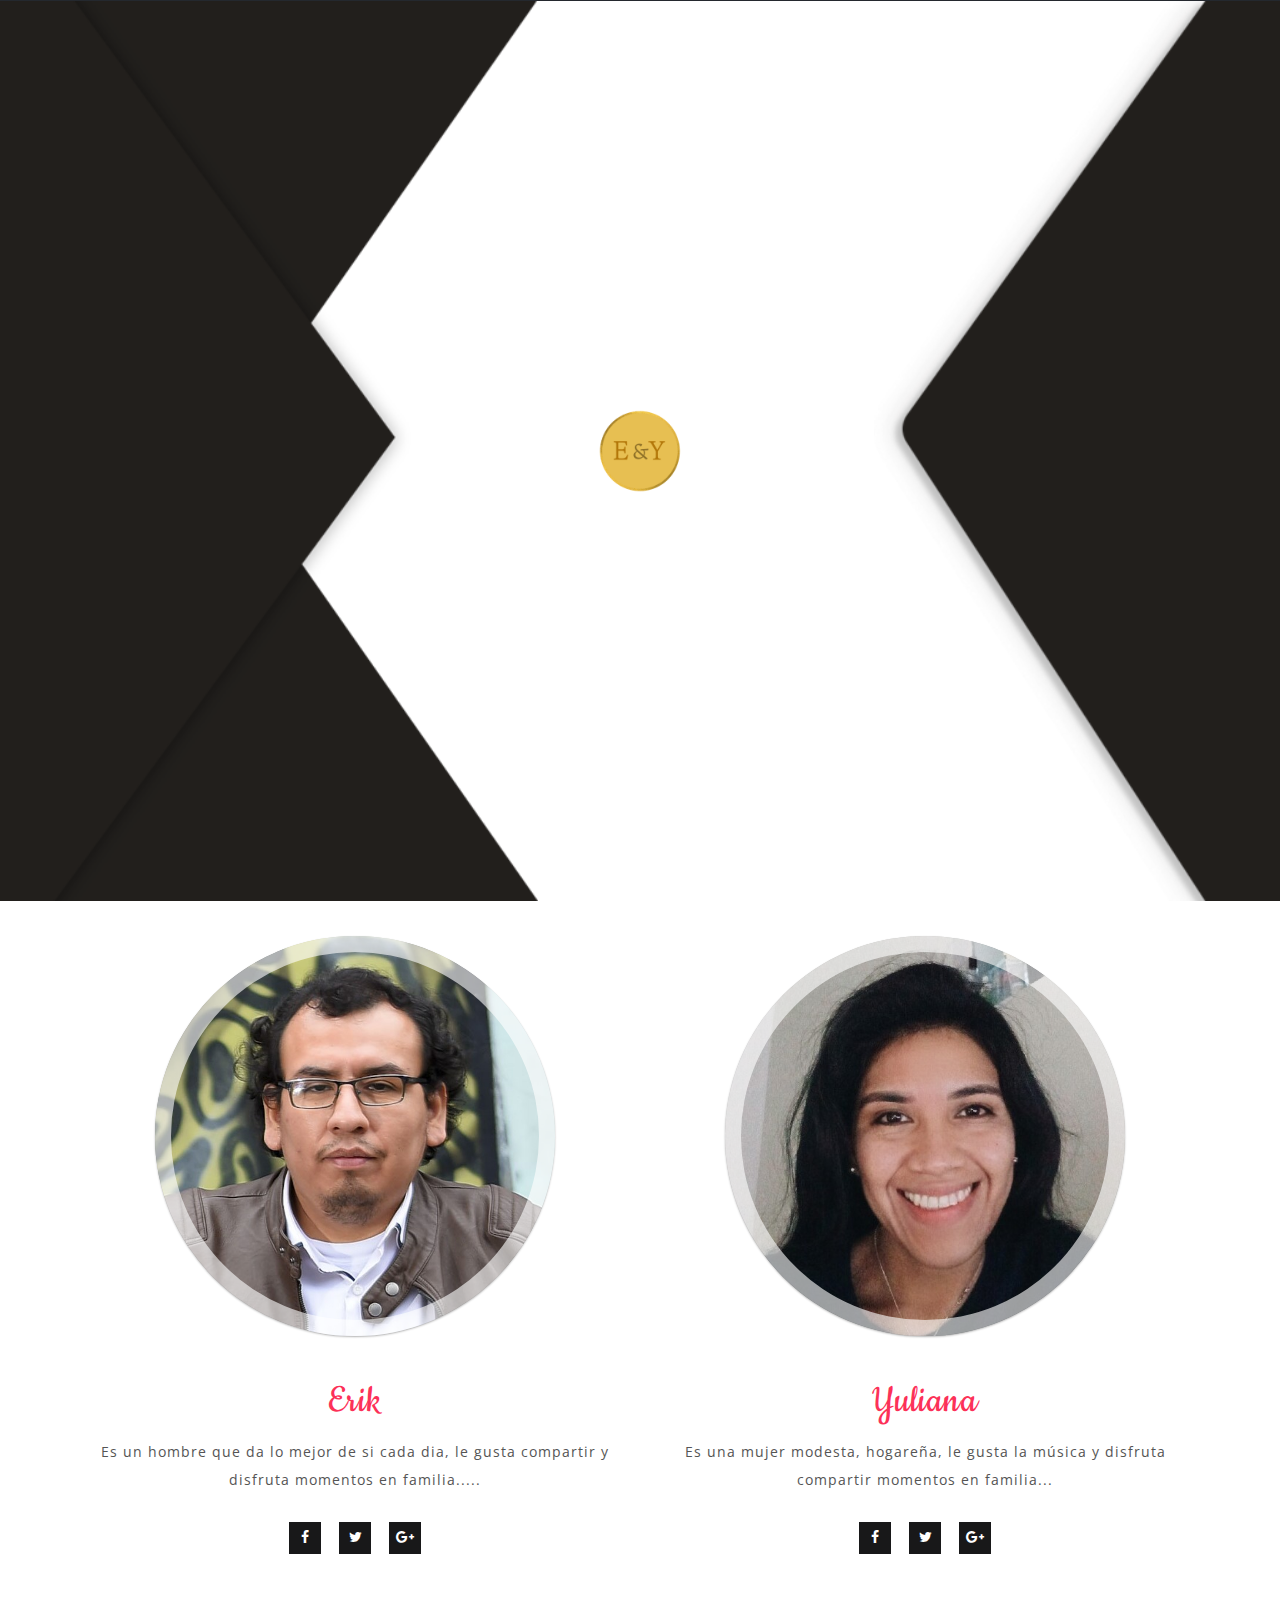
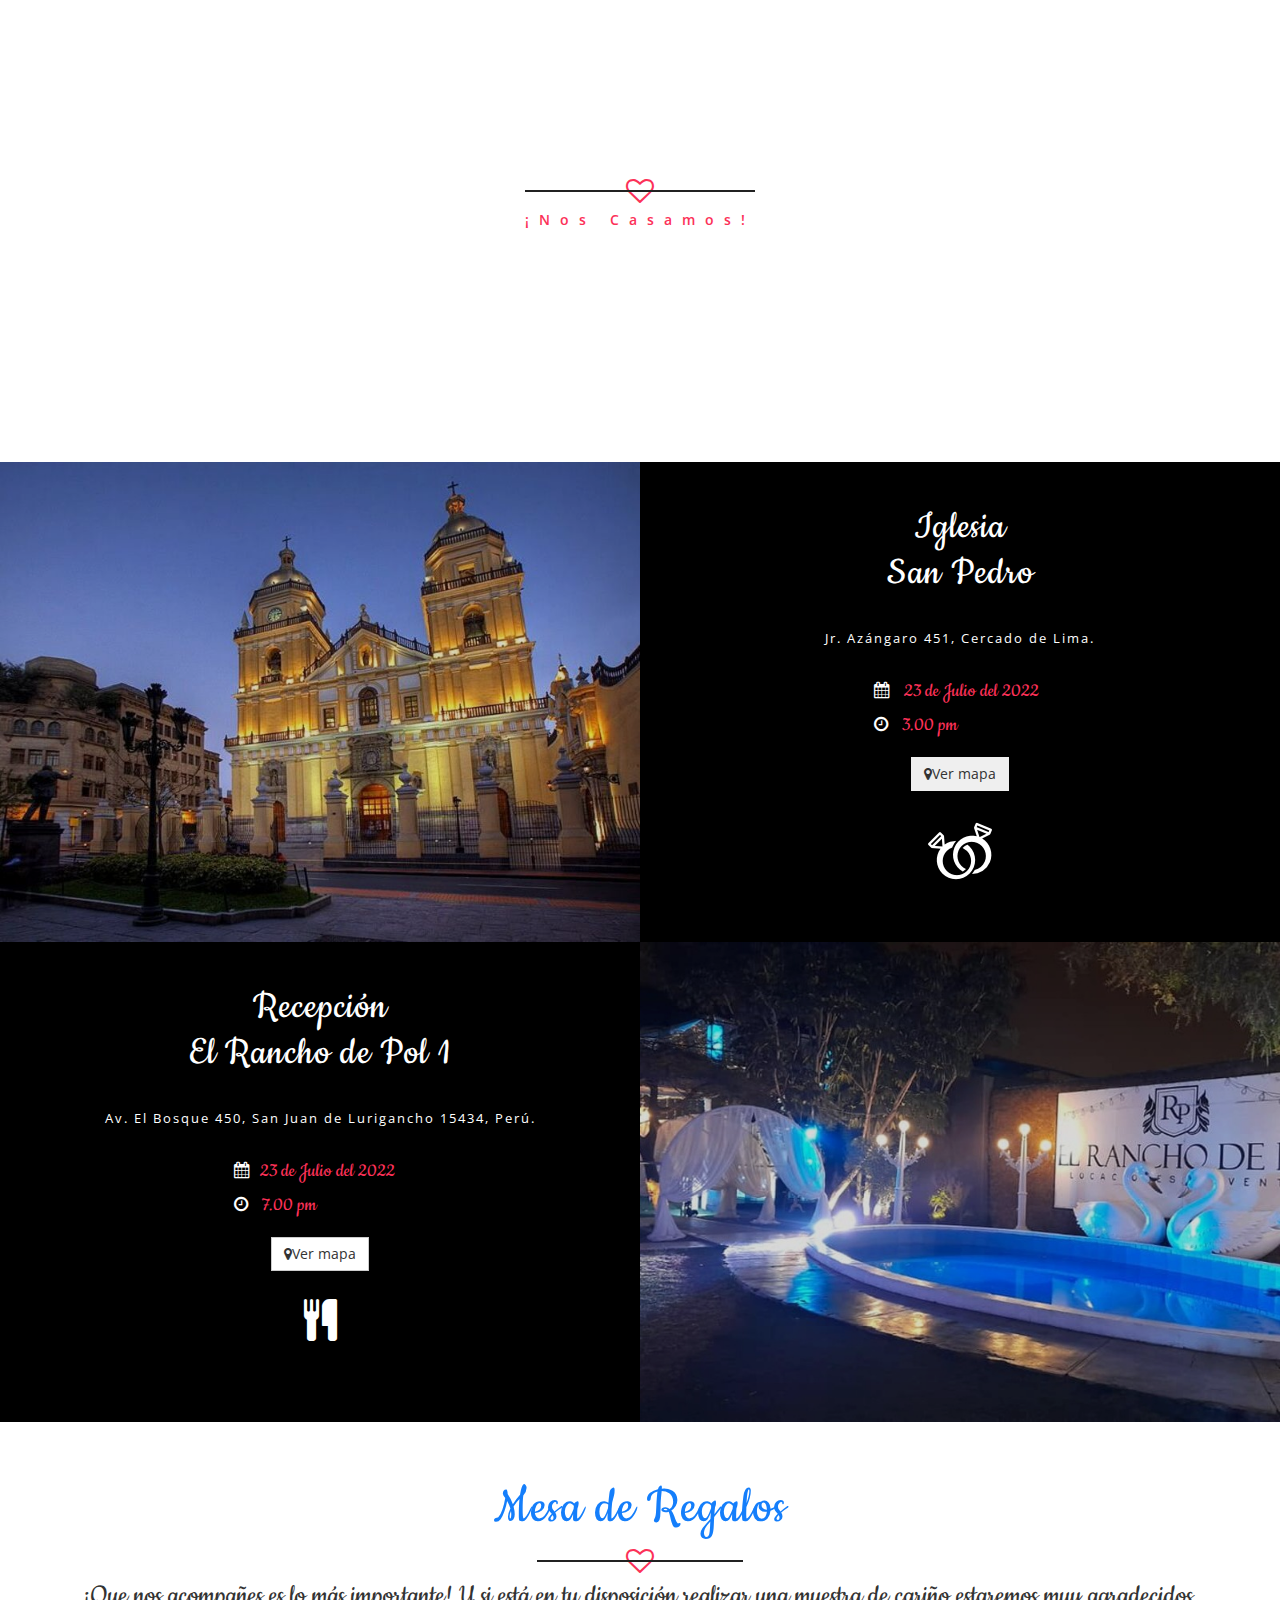
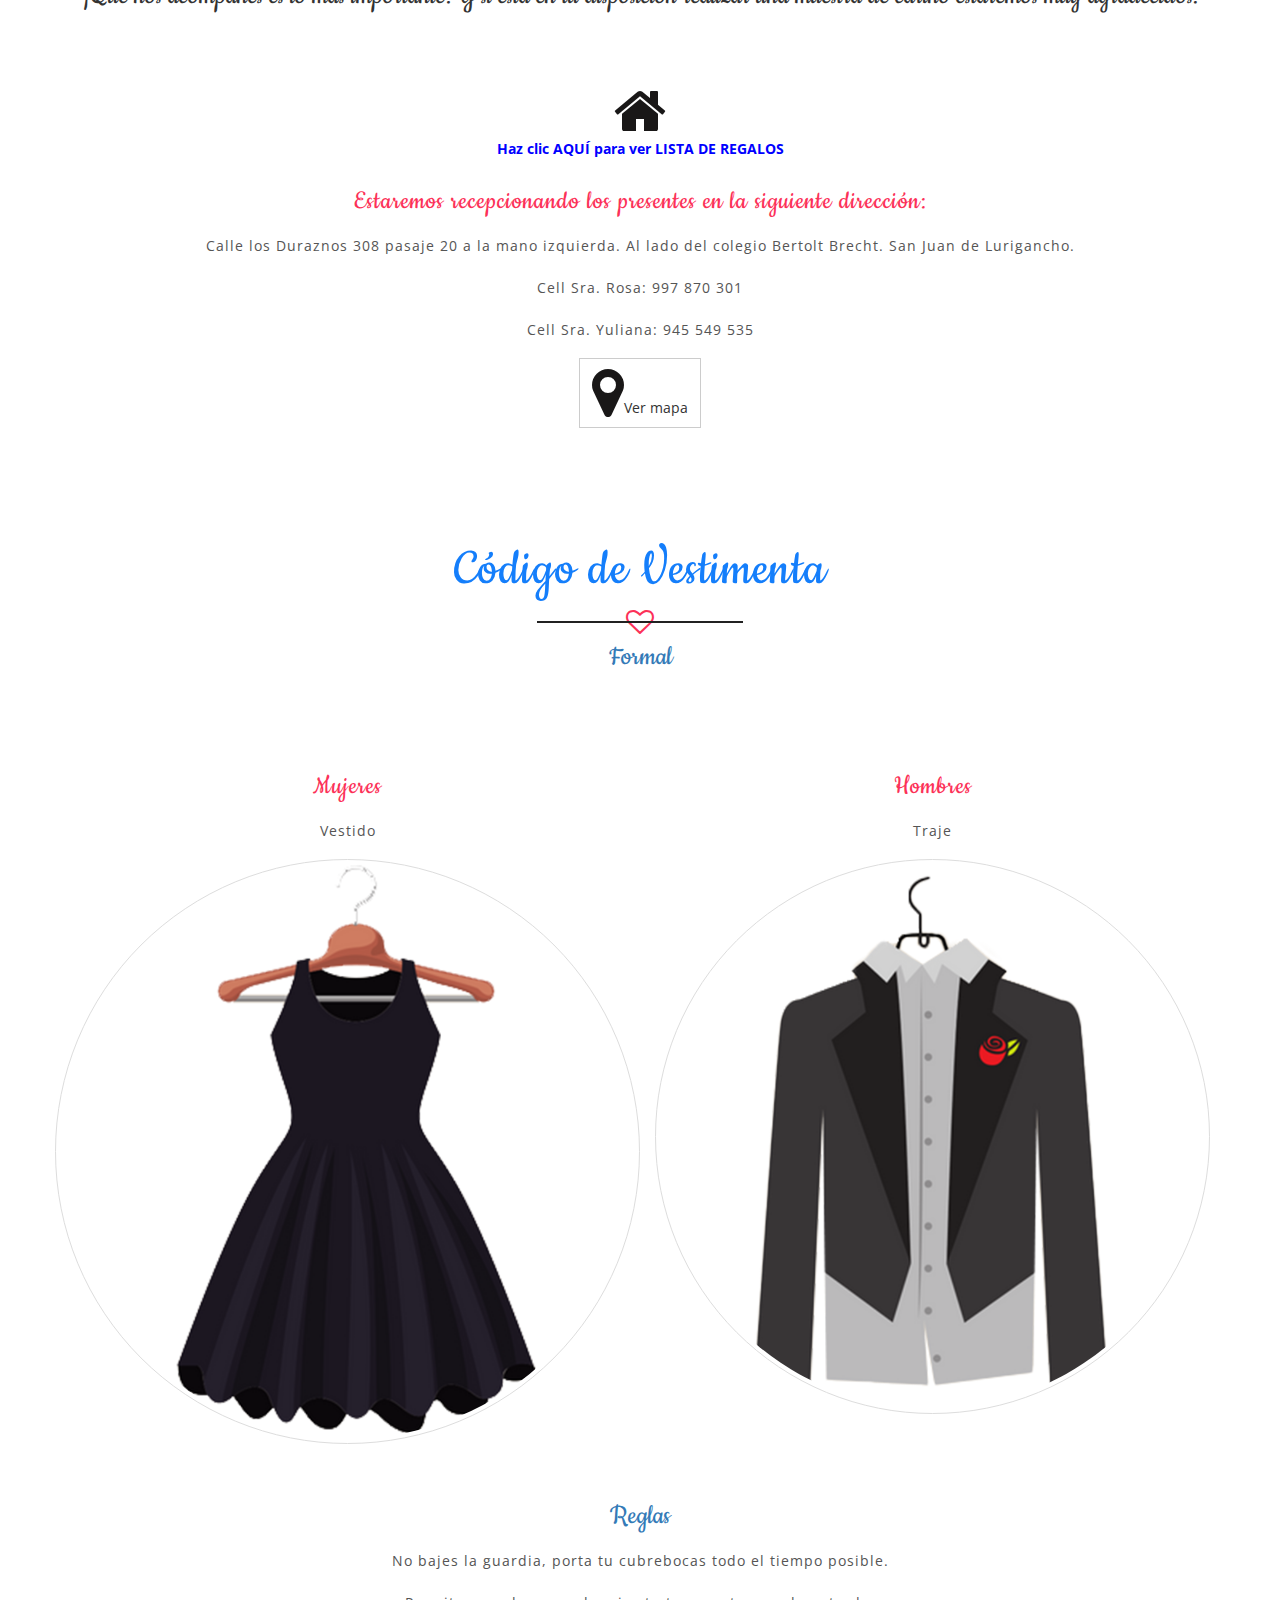
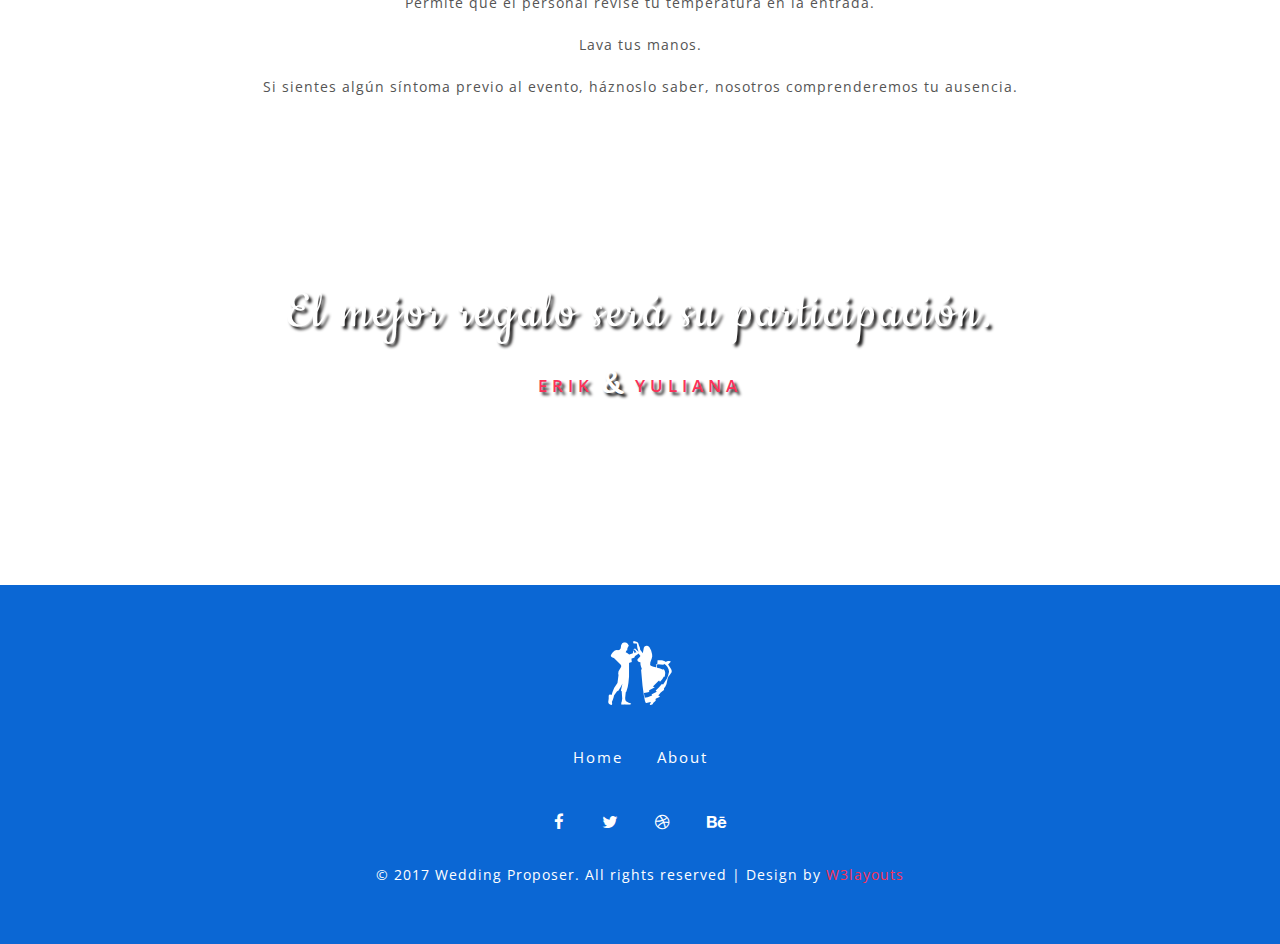
==== commit 599c7a93: "cambios" ====
--- a/index.html
+++ b/index.html
@@ -151,7 +151,7 @@
 										</div>
 										<!-- end normal -->
 										  <h4>Erik</h4>
-										  <p>Es una hombre que da lo mejor de si cada dia, le gusta compartir y disfruta momentos en familia..... </p>
+										  <p>Es un hombre que da lo mejor de si cada dia, le gusta compartir y disfruta momentos en familia..... </p>
 										  <div class="icons">
 													<ul>
 														<li><a href="#"><i class="fa fa-facebook"></i></a></li>
@@ -281,7 +281,7 @@
 				   <p>Jr. Azángaro 451, Cercado de Lima.</p>
 				    <div class="date">
 					   <h5><i class="fa fa-calendar" aria-hidden="true"></i> 23 de Julio del 2022</h5>
-					   <h5><i class="fa fa-clock-o" aria-hidden="true"></i> de 3.00 pm a 4.00 pm</h5>
+					   <h5><i class="fa fa-clock-o" aria-hidden="true"></i> 3.00 pm</h5>
 					
 				   </div>
 				   <br/>
@@ -299,7 +299,7 @@
 				   <p>Av. El Bosque 450, San Juan de Lurigancho 15434, Perú.</p>
 				   <div class="date">
 					   <h5><i class="fa fa-calendar" aria-hidden="true"></i>23 de Julio del 2022</h5>
-					   <h5><i class="fa fa-clock-o" aria-hidden="true"></i> de 7.00 pm a 1.00 am</h5>
+					   <h5><i class="fa fa-clock-o" aria-hidden="true"></i> 7.00 pm</h5>
 				   </div>
 				   <br/>
 				   <div class="col-12 text-center " data-animation-effect="fadeIn">
@@ -339,16 +339,16 @@
 
 							<div class="inner_w3l_agile_grids spa-agile">
 
-								<div class="col-md-6 spa-grid">
+								<div class="col-md-12 spa-grid">
 									
 										<i class="fa fa-home" aria-hidden="true"></i>
 										<div class="clearfix"> </div>	
 
-										<a style="color:blue; font-weight: bold; " href='https://docs.google.com/forms/d/e/1FAIpQLScZrUpxW2NTbQPDT53Q_2l1U7XUE1FkV1kJOIMdkcz8-fgkxw/formResponse' target="_blank" >Haz clic AQUÍ para ver LISTA DE REGALOS<a>
+										<a style="color:blue; font-weight: bold; " href='https://docs.google.com/spreadsheets/d/1xIKG-iefs9ySD1xI3NhVxA19jYlQ6SyJcV9tZ2WfCaI/edit?usp=sharing' target="_blank" >Haz clic AQUÍ para ver LISTA DE REGALOS<a>
 									
 										<h4>Estaremos recepcionando los presentes en la siguiente direcci&oacute;n: </h4>
 										
-										<p>Calle los Duraznos 308 pasaje a la mano izquierda al lado del colegio Bertolt Brecht. San Juan de Lurigancho.</p>
+										<p>Calle los Duraznos 308 pasaje 20 a la mano izquierda. Al lado del colegio Bertolt Brecht. San Juan de Lurigancho.</p>
 										<p>Cell Sra. Rosa: 997 870 301</p>
 										<p>Cell Sra. Yuliana: 945 549 535</p>
 										
@@ -358,19 +358,7 @@
 										</div>
 
 								</div>
-								<div class="col-md-6 spa-grid">
-									
-									<i class="fa fa-plane" aria-hidden="true"></i>
-									
-									
-										<h4> Si prefieres, puedes sumarte a nuestra aventura para hacer realidad nuestra luna de miel</h4>
-										<p>CCI: 011-186-000200661942-49</p>
-										
-										<p>BCP:  191-71251358-0-67</p>
-										<p>BBVA: 0011-0186-0200661942</p>
-										<p>PLIM: 987867429</p>
-								
-								</div>
+								
 								
 								<div class="clearfix"> </div>
 							 </div>
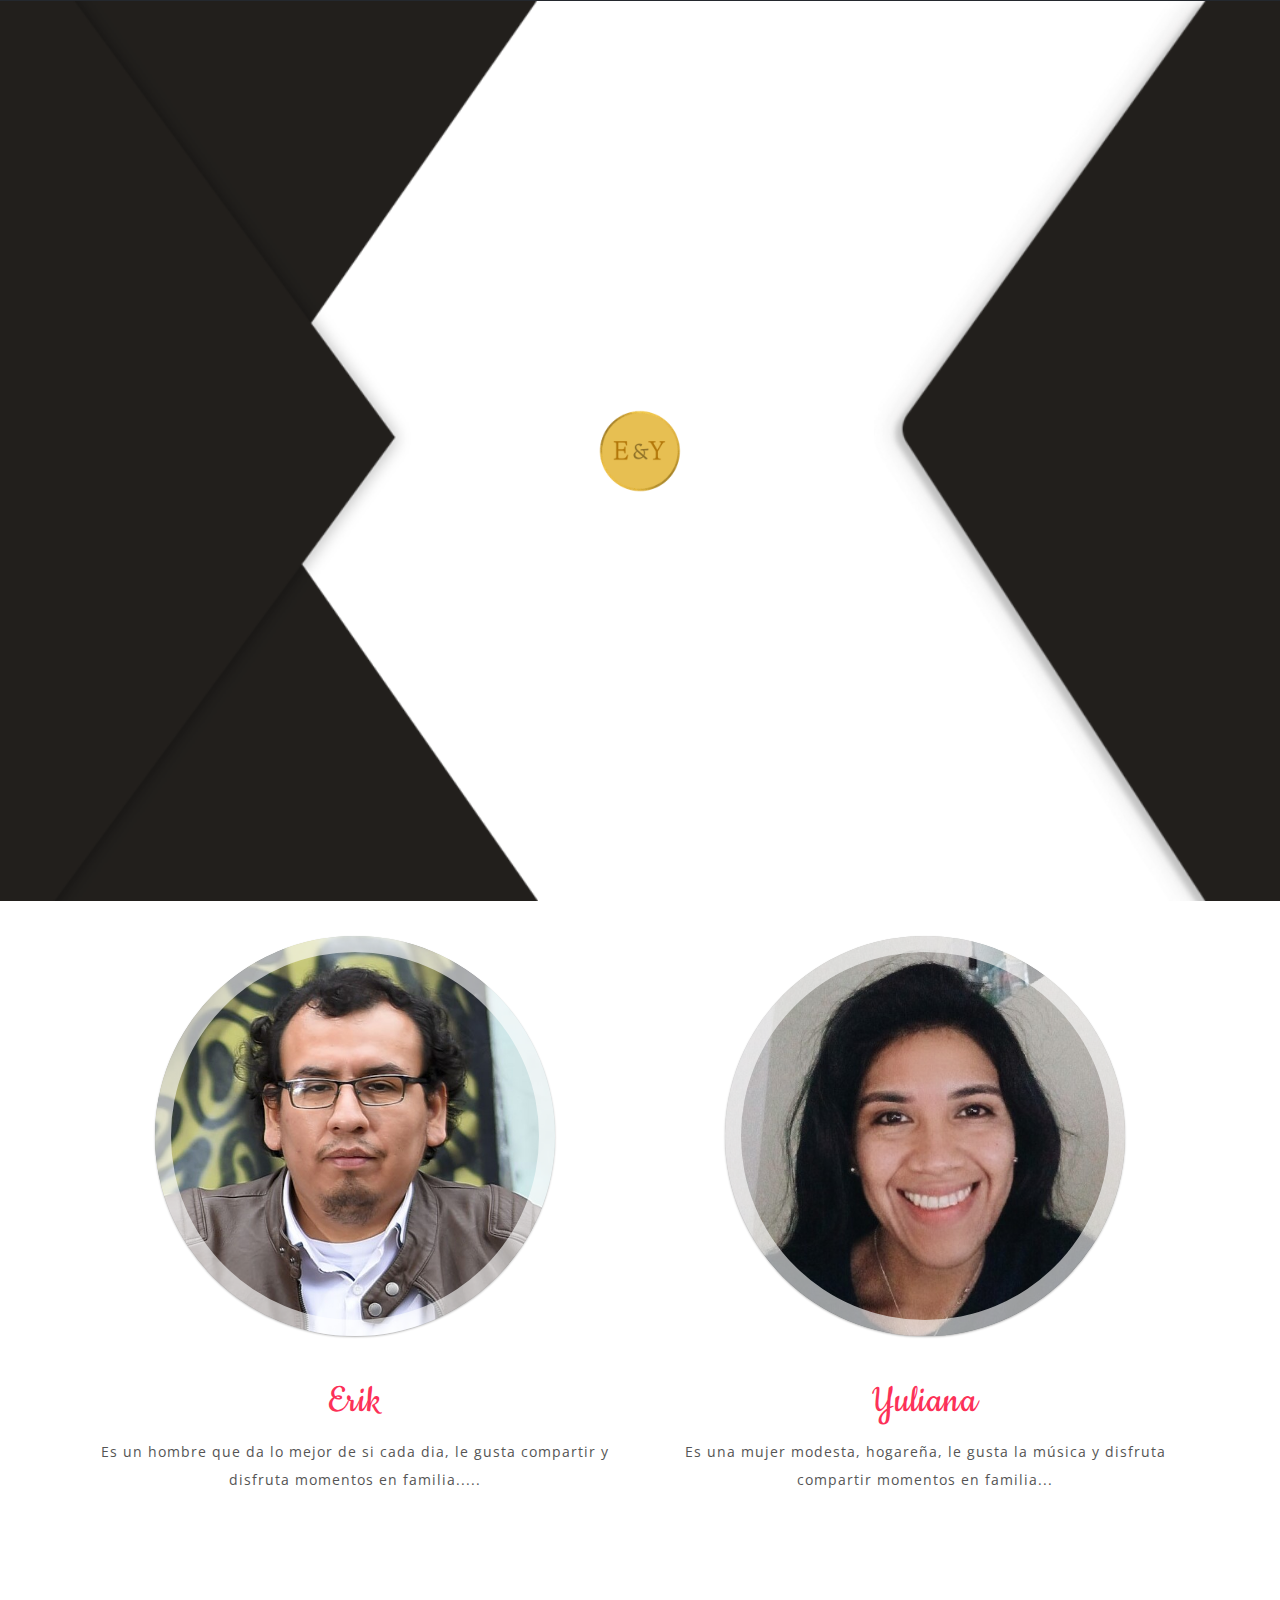
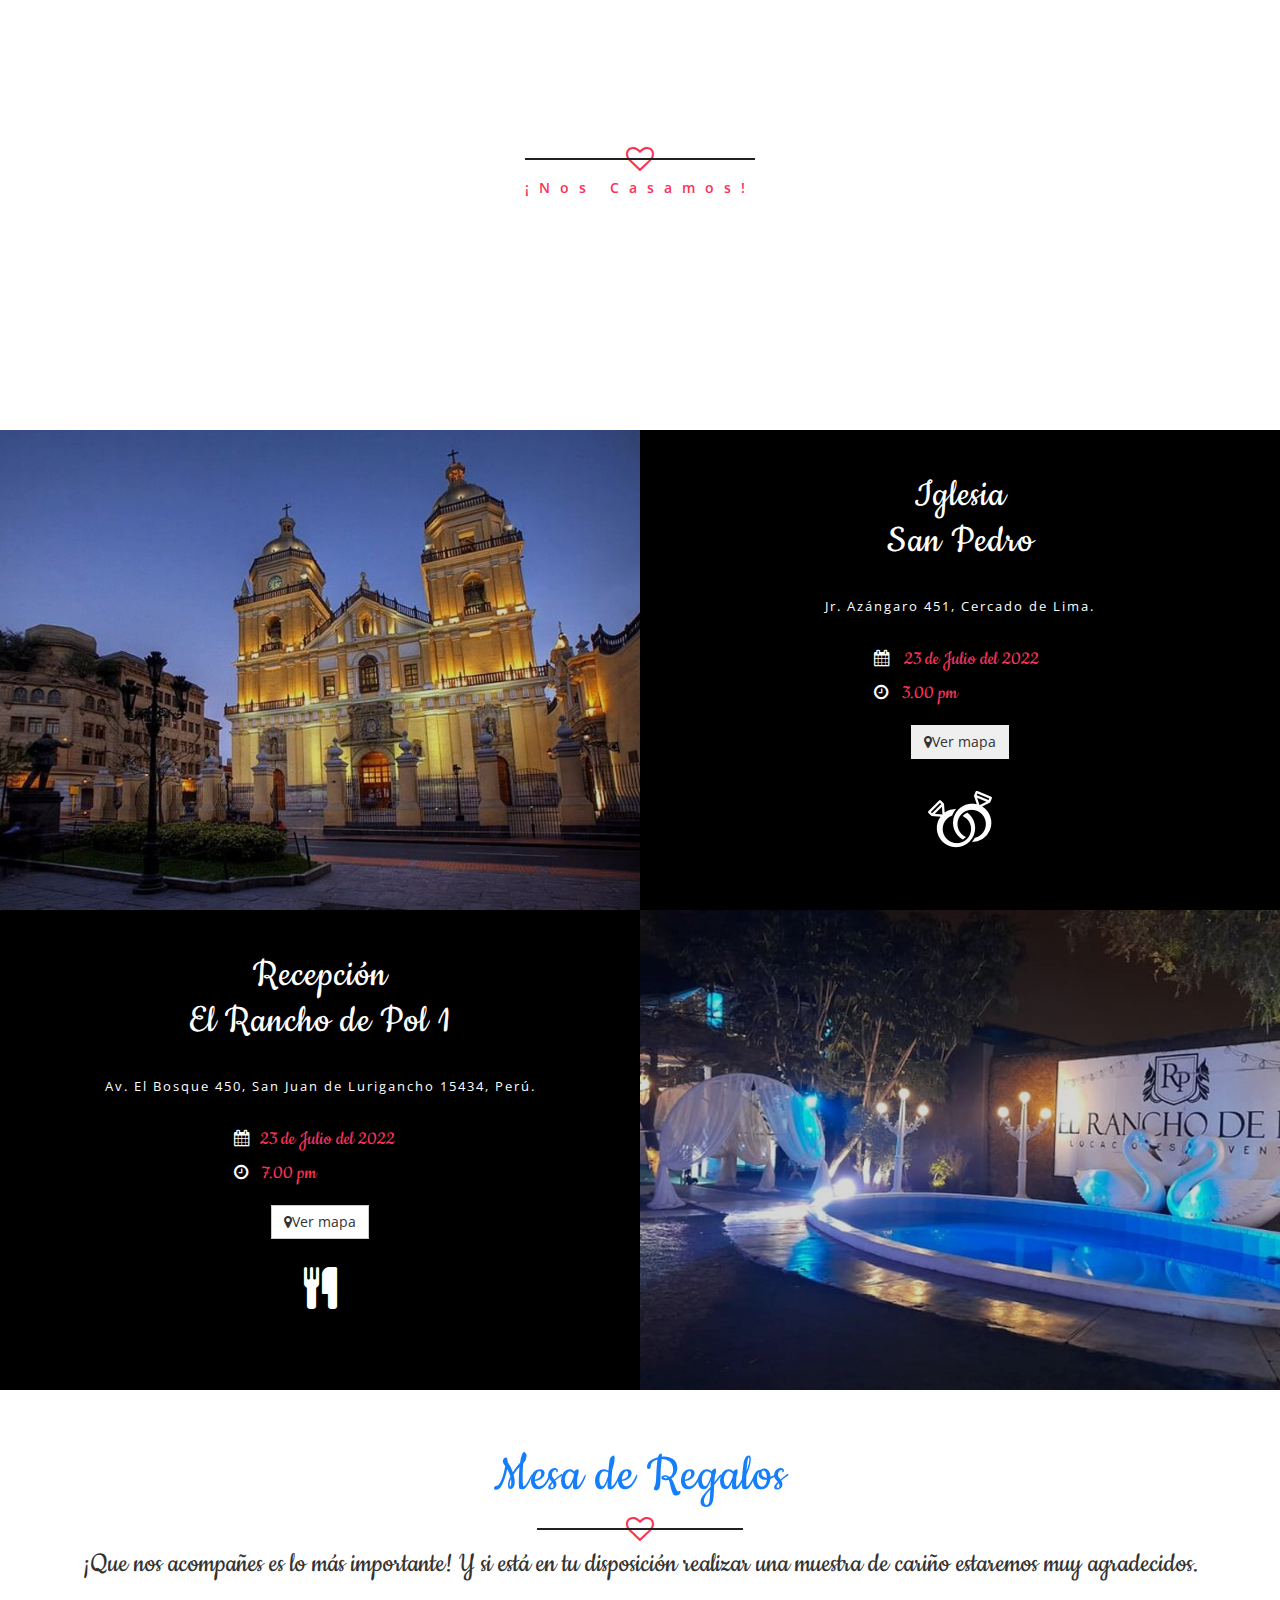
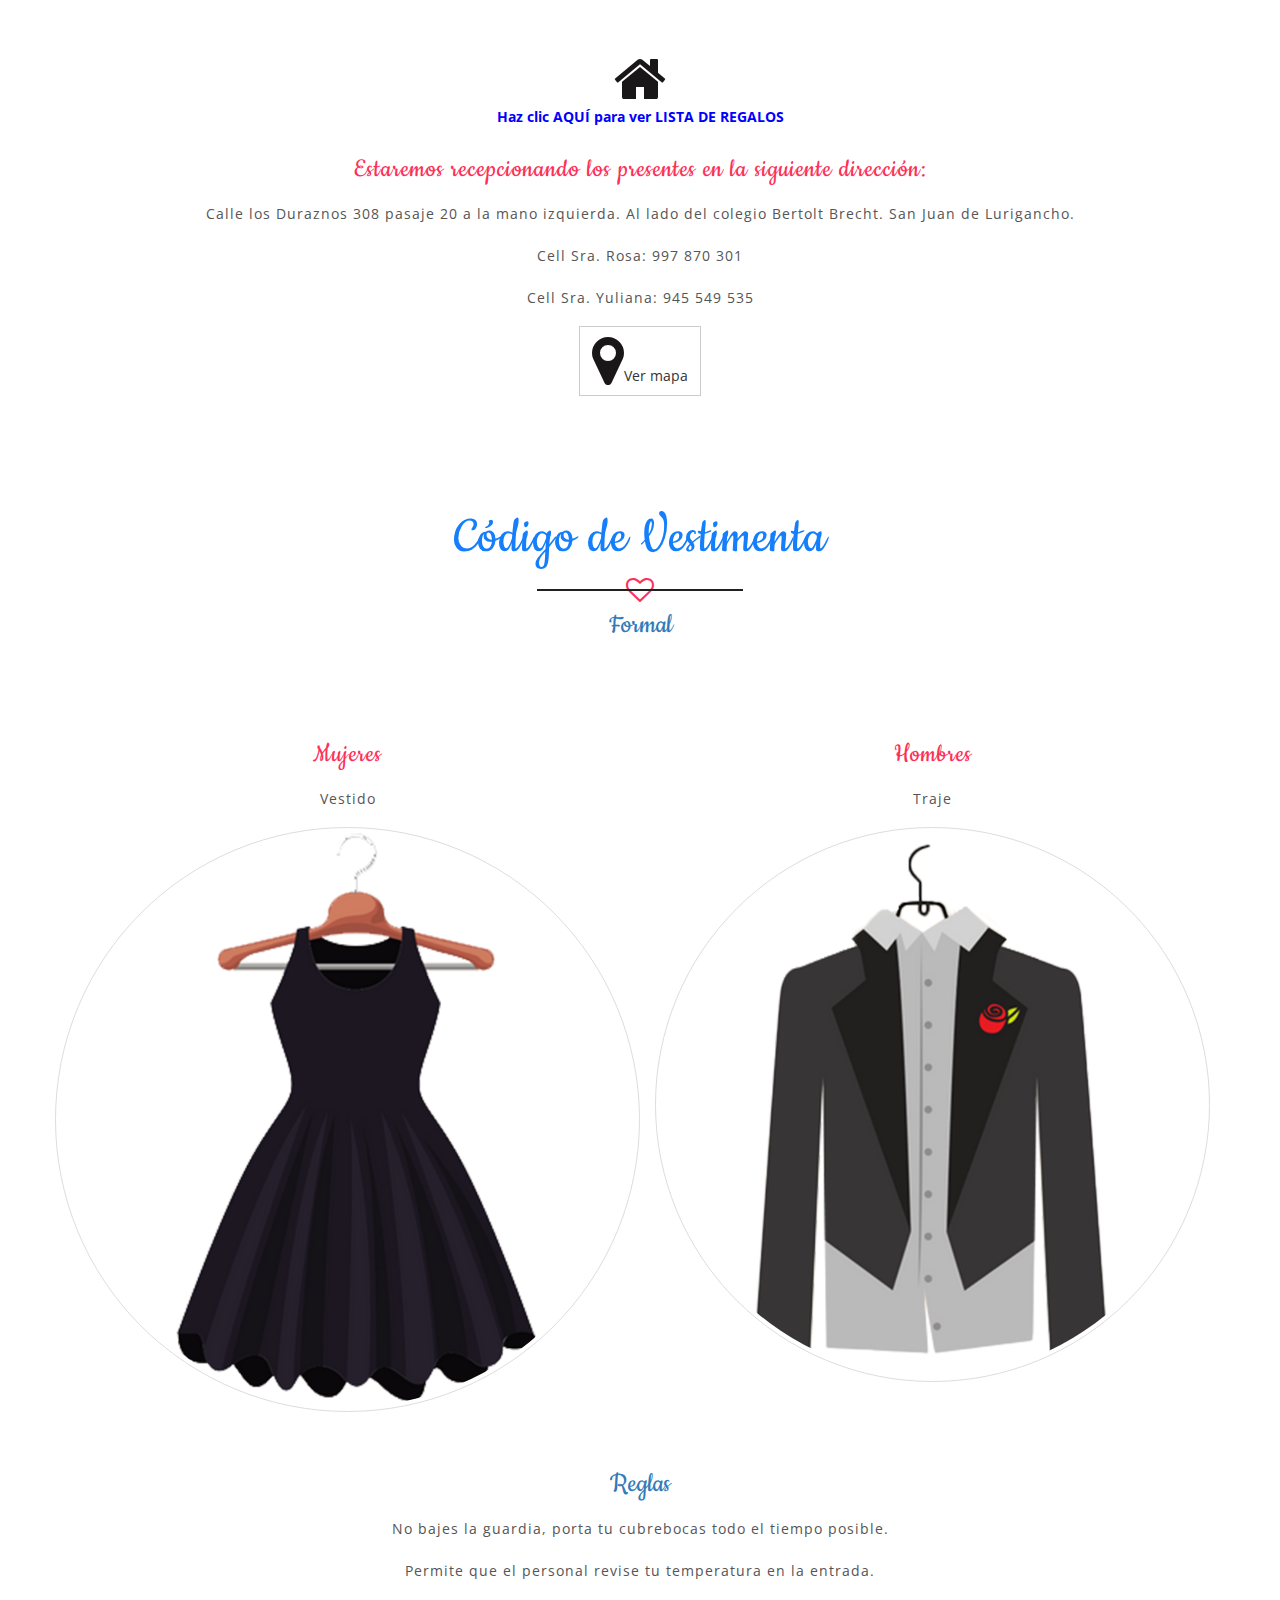
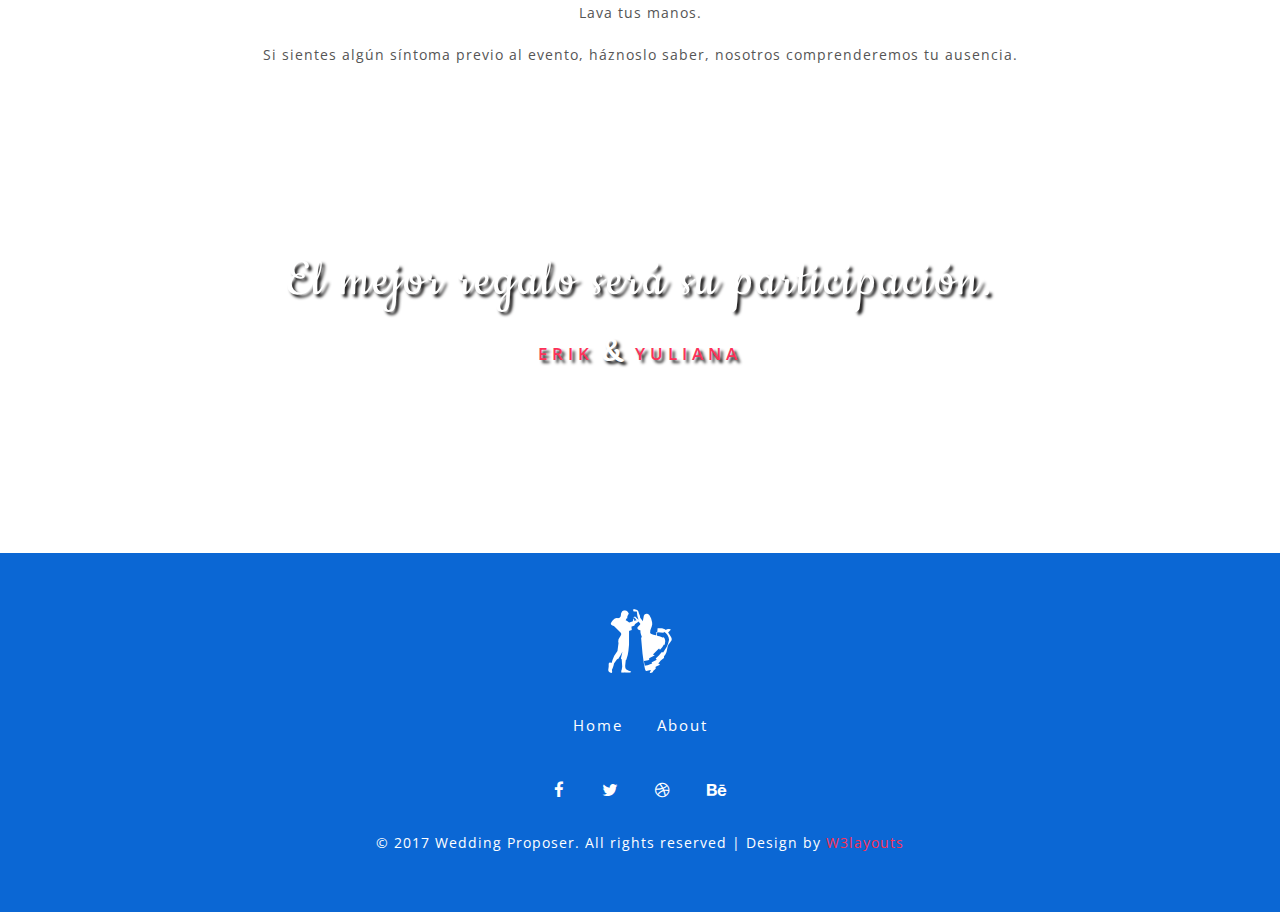
==== commit b0d59636: "cambios" ====
--- a/index.html
+++ b/index.html
@@ -101,14 +101,15 @@
 							
 								  <div class="banner_agile-info">
 									  <h3>Hola a todos...</h3>
-									  <p>Erik Candela & Yuliana Yauri</p>
+									  <p style="font-style: italic; font-family: 'Times New Roman', Times, serif;">Erik Candela & Yuliana Yauri</p>
+									  
 									   <div class="banner-mid-wthree"> <a href="index.html" class="hvr-buzz"> <img src="images/couple.png" alt="wp"/></a> </div>
 								  </div>
 							</li>
 							<li>
 								  <div class="banner_agile-info">
 									  <h3>... nos estamos casando !!!</h3>
-									  <p>Erik Candela y Yuliana Yauri</p>
+									  <p style="font-style: italic; font-family: 'Times New Roman', Times, serif;">Erik Candela & Yuliana Yauri</p>
 									   <div class="banner-mid-wthree"> <a href="index.html" class="hvr-buzz"> <img src="images/couple.png" alt="wp"/></a> </div>
 								  </div>
 							</li>
@@ -116,7 +117,7 @@
 								
 							 <div class="banner_agile-info">
 								  <h3>...esperamos contar con su presencia</h3>
-								  <p>Erik Candela y Yuliana Yauri</p>
+								  <p style="font-style: italic; font-family: 'Times New Roman', Times, serif;">Erik Candela & Yuliana Yauri</p>
 								   <div class="banner-mid-wthree"> <a href="index.html" class="hvr-buzz"> <img src="images/couple.png" alt="wp"/></a> </div>
 							  </div>
 							</li>
@@ -152,13 +153,7 @@
 										<!-- end normal -->
 										  <h4>Erik</h4>
 										  <p>Es un hombre que da lo mejor de si cada dia, le gusta compartir y disfruta momentos en familia..... </p>
-										  <div class="icons">
-													<ul>
-														<li><a href="#"><i class="fa fa-facebook"></i></a></li>
-														<li class="team-twitter"><a href="#"><i class="fa fa-twitter"></i></a></li>
-														<li><a href="#"><i class="fa fa-google-plus" aria-hidden="true"></i></a></li>
-													</ul>
-												</div>
+										  
 									</div>
 									<div class="col-md-6 team-grid">
 										<!-- normal -->
@@ -172,13 +167,7 @@
 										<!-- end normal -->
 										 <h4>Yuliana</h4>
 										  <p>Es una mujer modesta, hogareña, le gusta la música y disfruta compartir momentos en familia... </p>
-										  <div class="icons">
-													<ul>
-														<li><a href="#"><i class="fa fa-facebook"></i></a></li>
-														<li class="team-twitter"><a href="#"><i class="fa fa-twitter"></i></a></li>
-														<li><a href="#"><i class="fa fa-google-plus" aria-hidden="true"></i></a></li>
-													</ul>
-												</div>
+										
 									</div>
 									<div class="clearfix"></div>
 						</div>
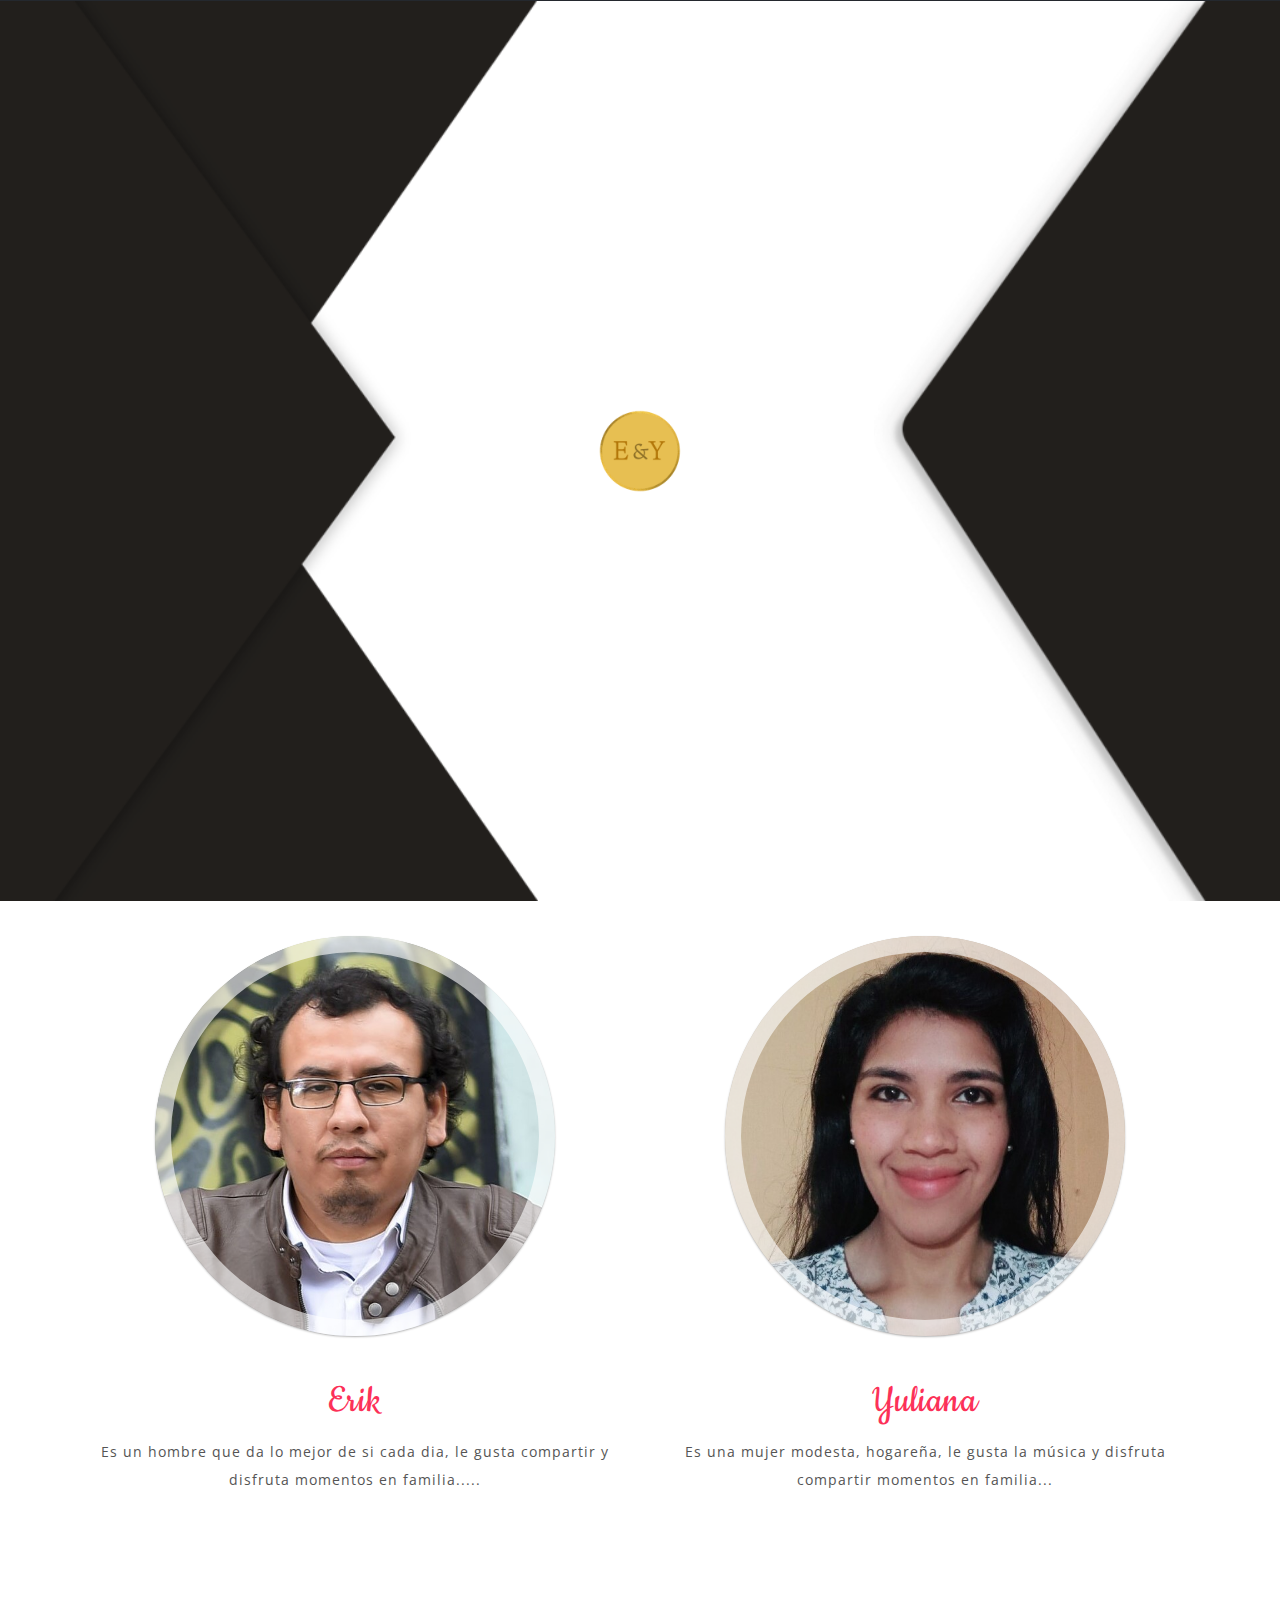
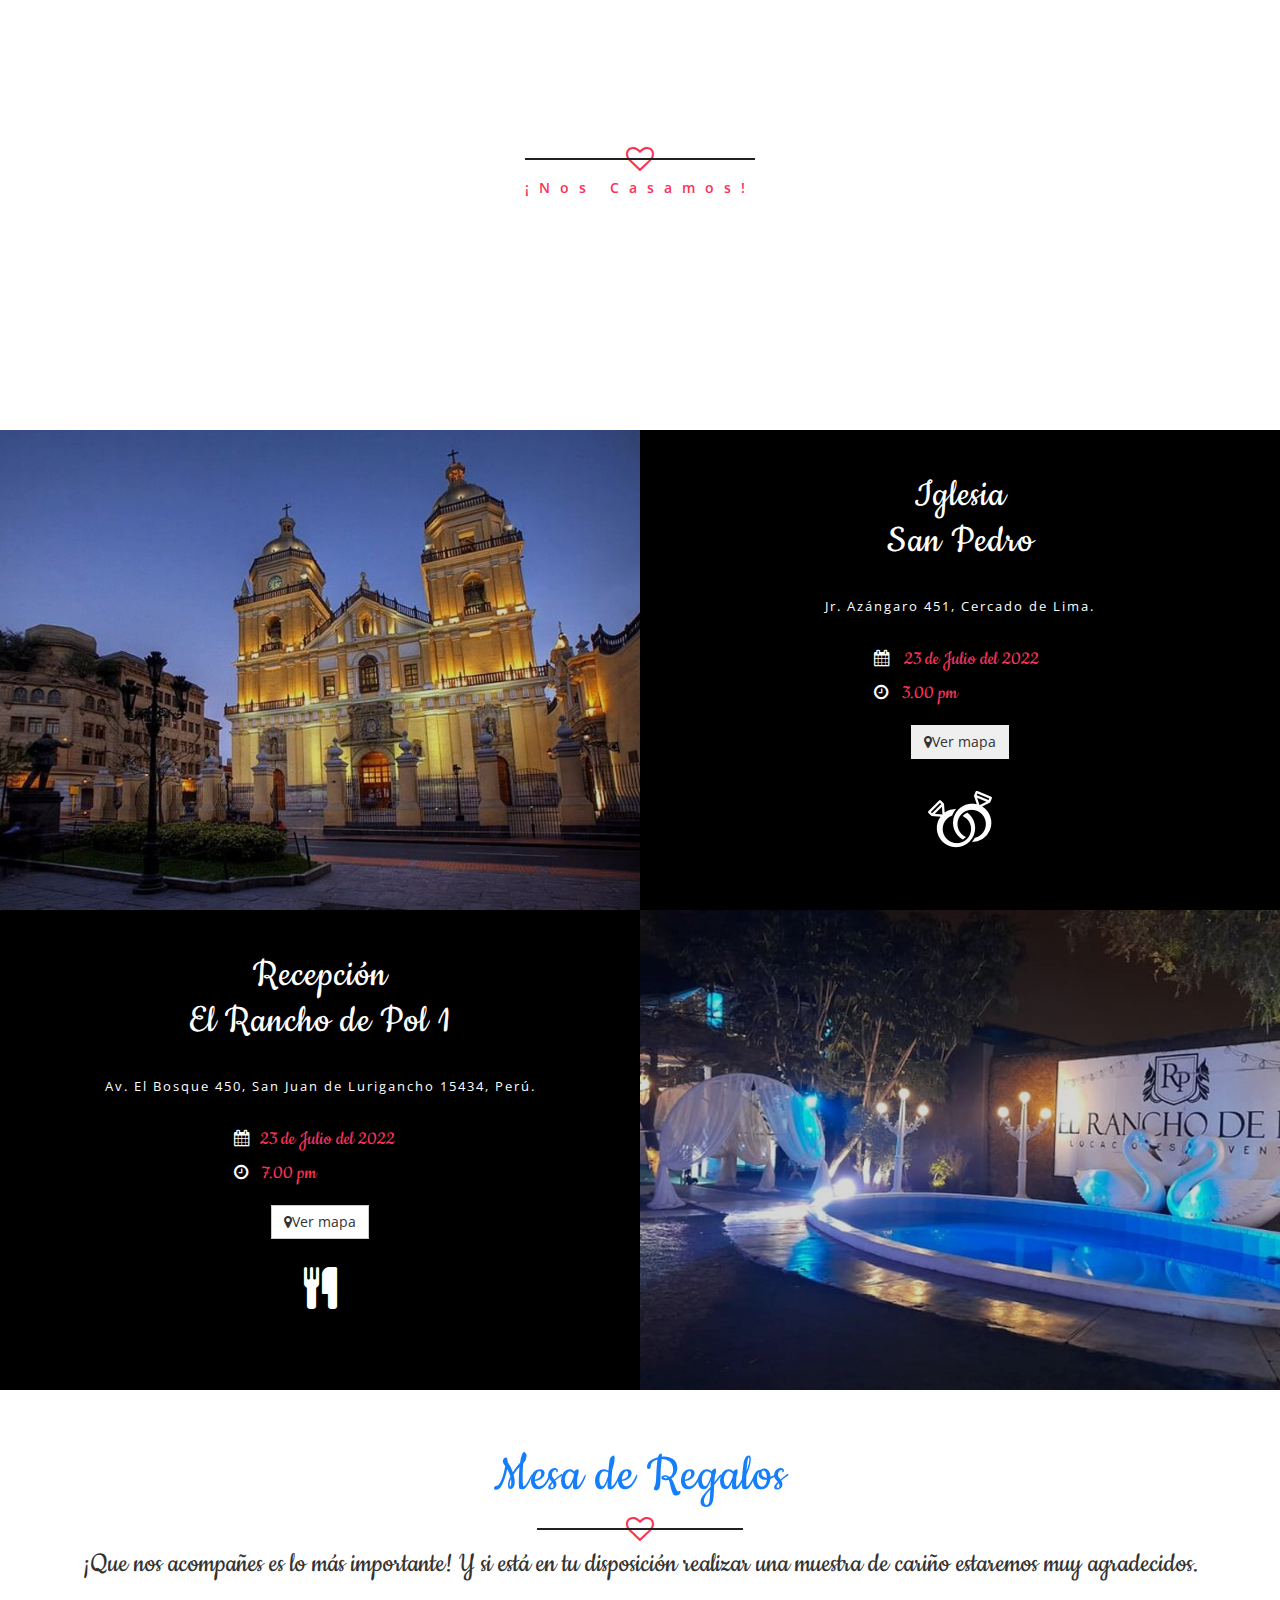
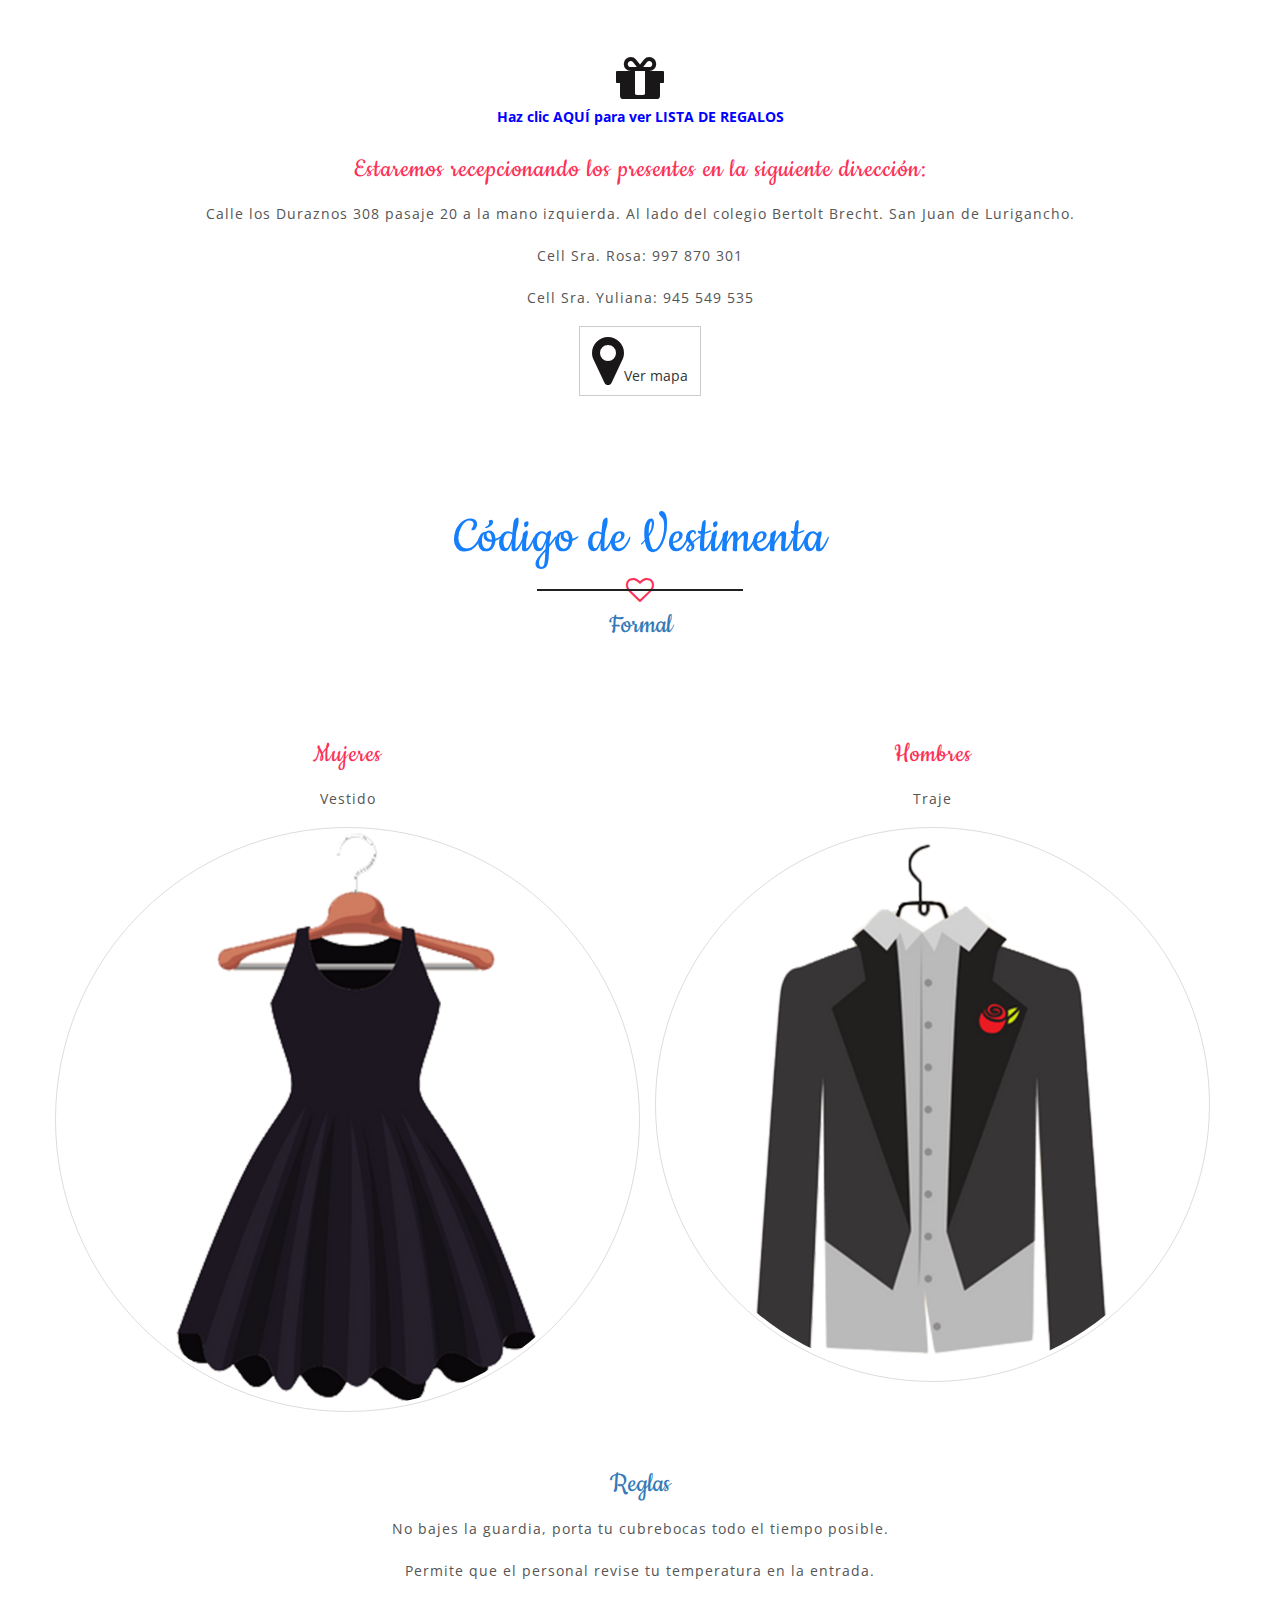
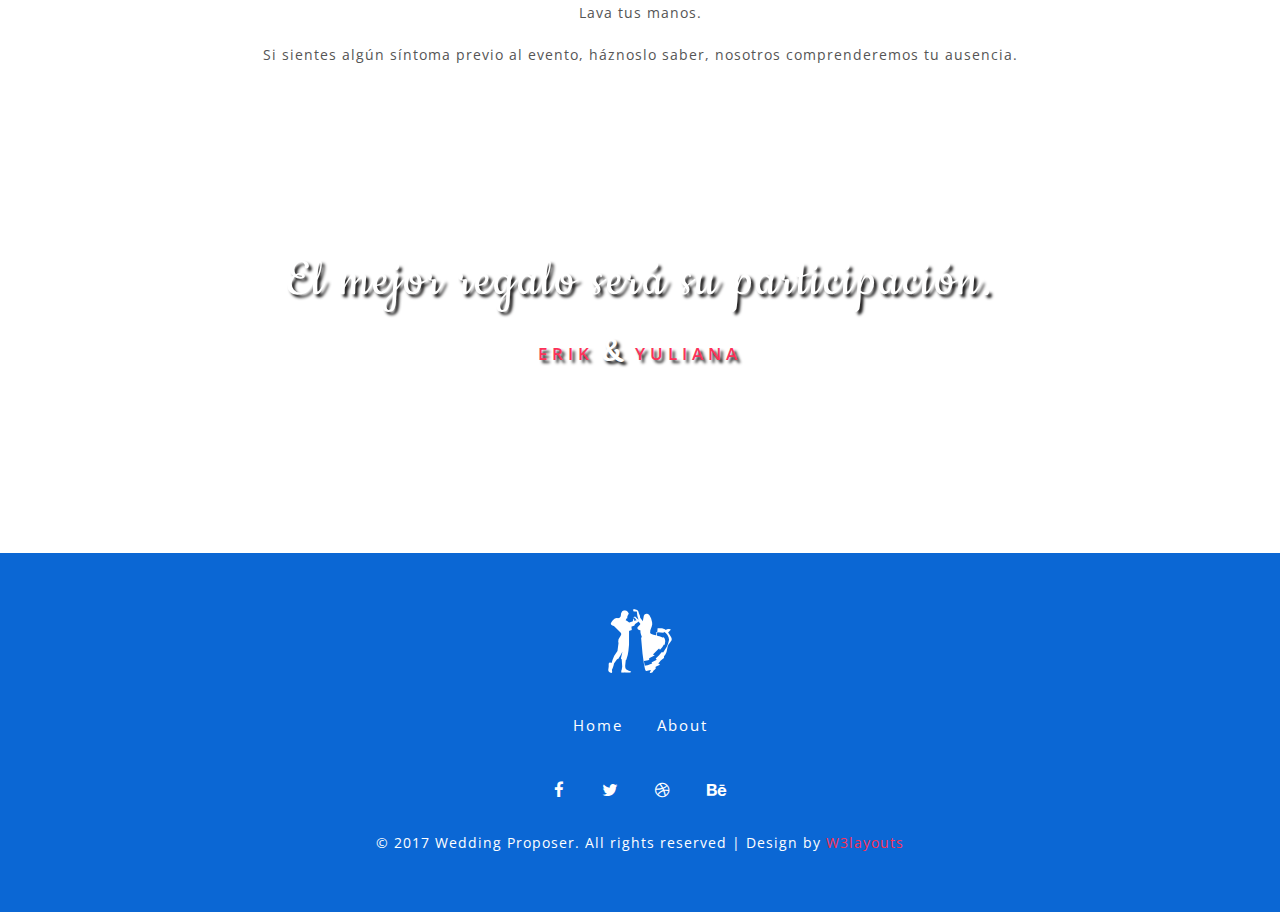
==== commit 6f949ee6: "cambios" ====
--- a/index.html
+++ b/index.html
@@ -96,34 +96,13 @@
 			  <div class="snow background layered"></div>
 			</div>
 				<div class="callbacks_container">
-						<ul class="rslides" id="slider3">
-							<li>
-							
-								  <div class="banner_agile-info">
-									  <h3>Hola a todos...</h3>
-									  <p style="font-style: italic; font-family: 'Times New Roman', Times, serif;">Erik Candela & Yuliana Yauri</p>
-									  
-									   <div class="banner-mid-wthree"> <a href="index.html" class="hvr-buzz"> <img src="images/couple.png" alt="wp"/></a> </div>
-								  </div>
-							</li>
-							<li>
-								  <div class="banner_agile-info">
-									  <h3>... nos estamos casando !!!</h3>
-									  <p style="font-style: italic; font-family: 'Times New Roman', Times, serif;">Erik Candela & Yuliana Yauri</p>
-									   <div class="banner-mid-wthree"> <a href="index.html" class="hvr-buzz"> <img src="images/couple.png" alt="wp"/></a> </div>
-								  </div>
-							</li>
-							<li>
-								
-							 <div class="banner_agile-info">
-								  <h3>...esperamos contar con su presencia</h3>
-								  <p style="font-style: italic; font-family: 'Times New Roman', Times, serif;">Erik Candela & Yuliana Yauri</p>
-								   <div class="banner-mid-wthree"> <a href="index.html" class="hvr-buzz"> <img src="images/couple.png" alt="wp"/></a> </div>
-							  </div>
-							</li>
-							
-
-						</ul>
+
+					<div class="banner_agile-info">
+						<h3>Erik & Yuliana</h3>
+						<p></p>
+					</div>
+
+					
 						
 				<div class="clearfix"></div>
 			</div>
@@ -330,7 +309,7 @@
 
 								<div class="col-md-12 spa-grid">
 									
-										<i class="fa fa-home" aria-hidden="true"></i>
+										<i class="fa fa-gift" aria-hidden="true"></i>
 										<div class="clearfix"> </div>	
 
 										<a style="color:blue; font-weight: bold; " href='https://docs.google.com/spreadsheets/d/1xIKG-iefs9ySD1xI3NhVxA19jYlQ6SyJcV9tZ2WfCaI/edit?usp=sharing' target="_blank" >Haz clic AQUÍ para ver LISTA DE REGALOS<a>
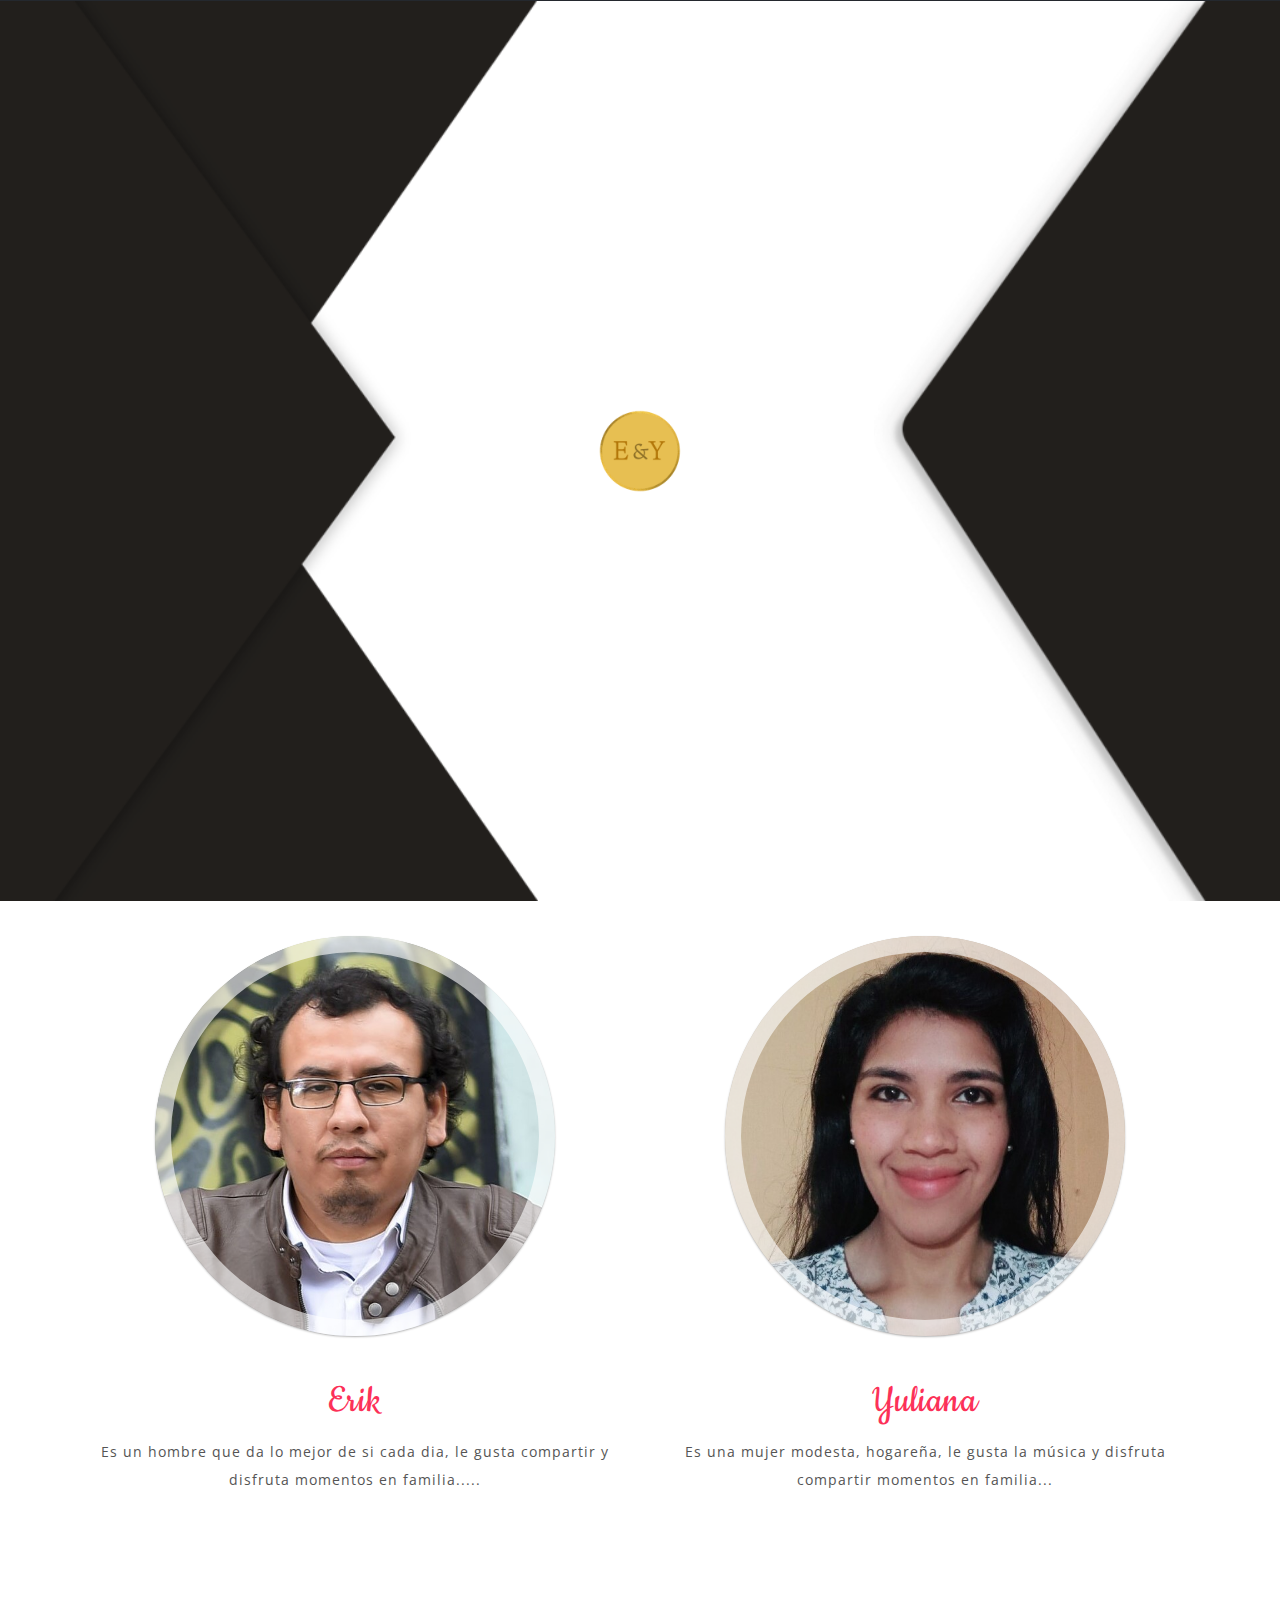
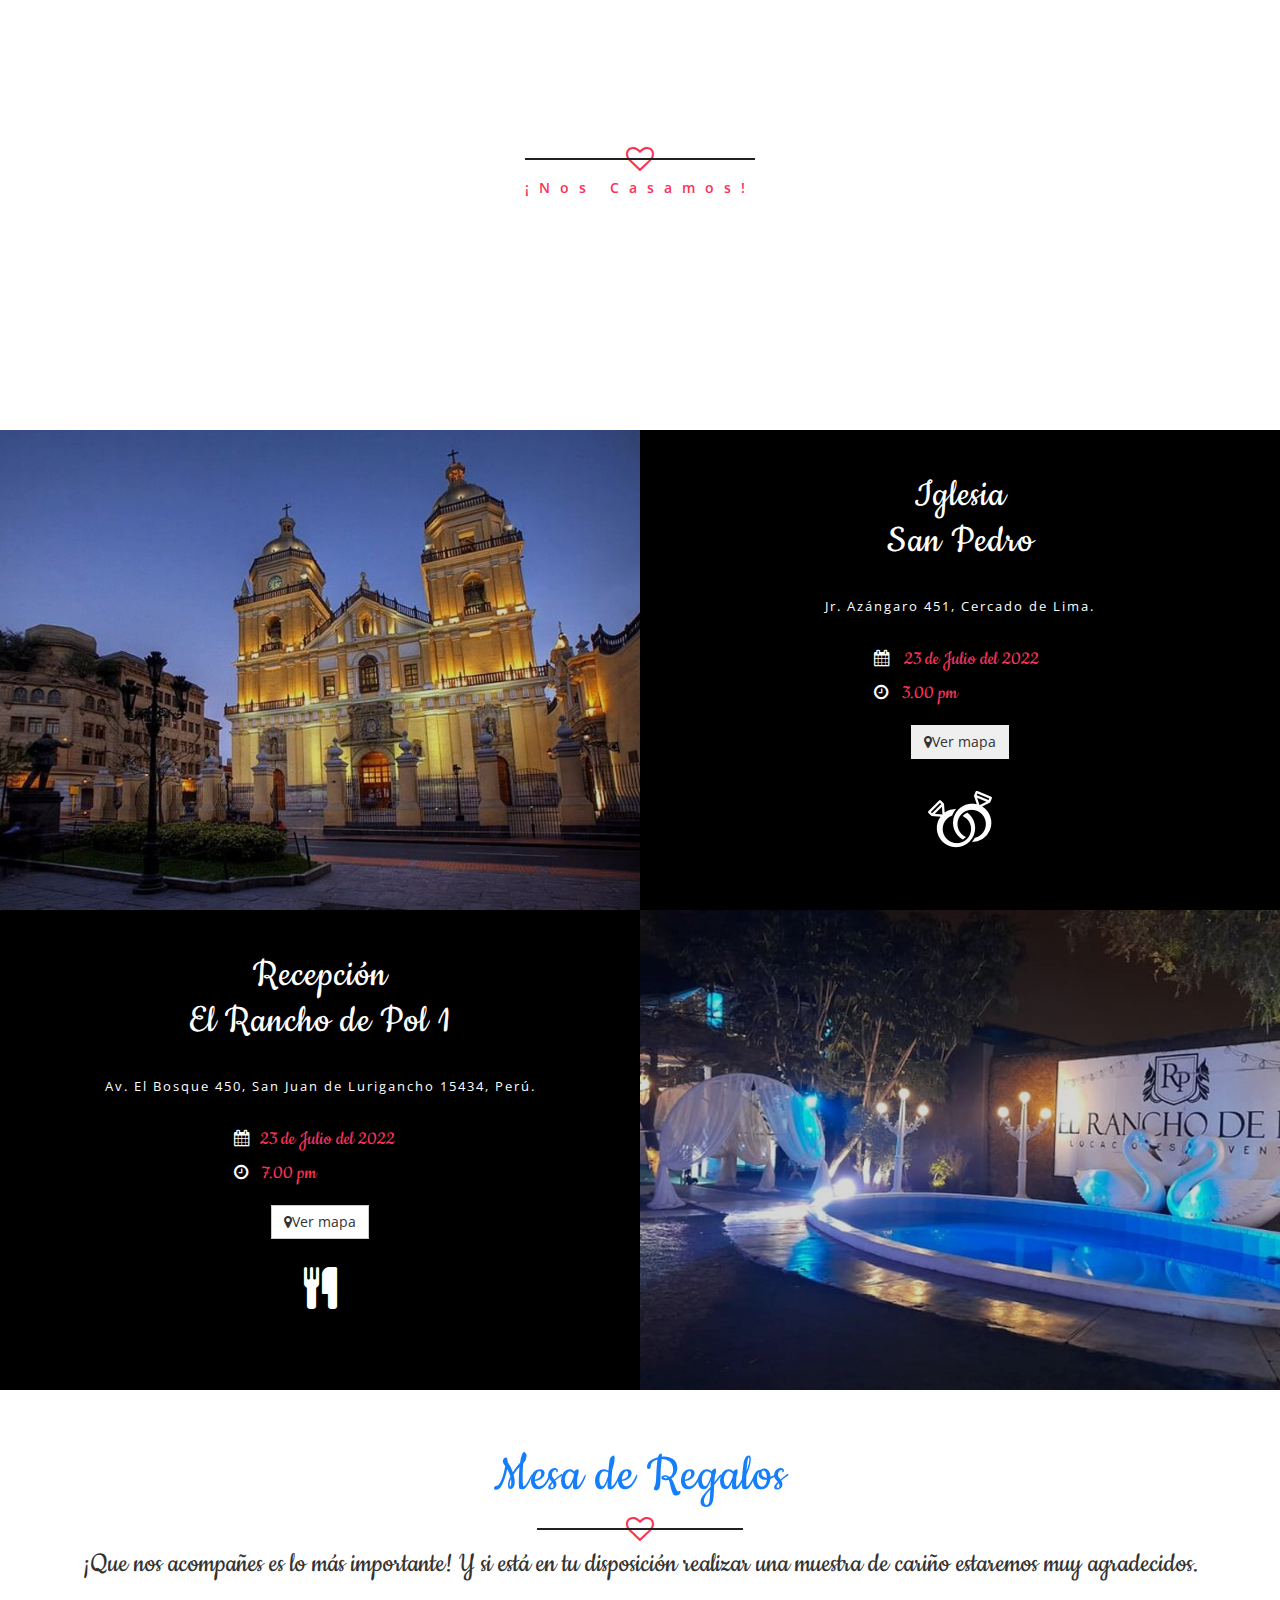
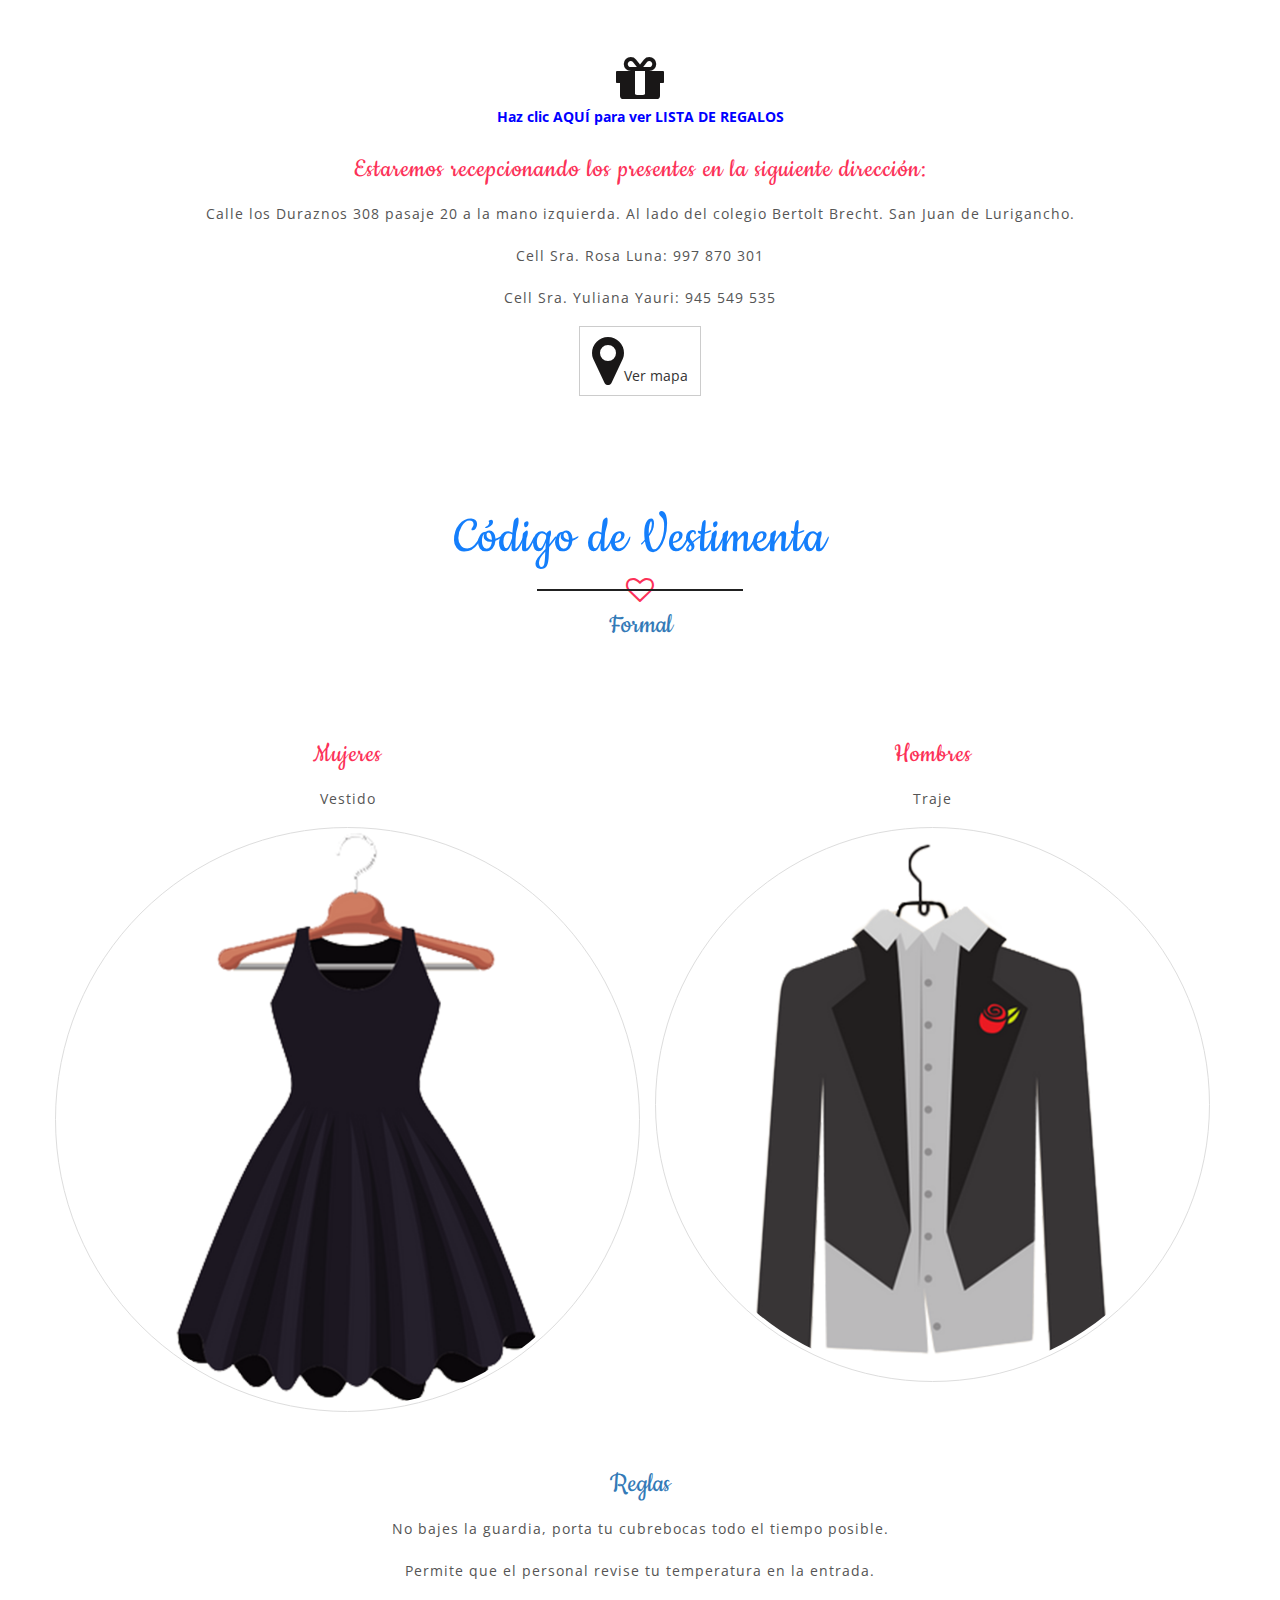
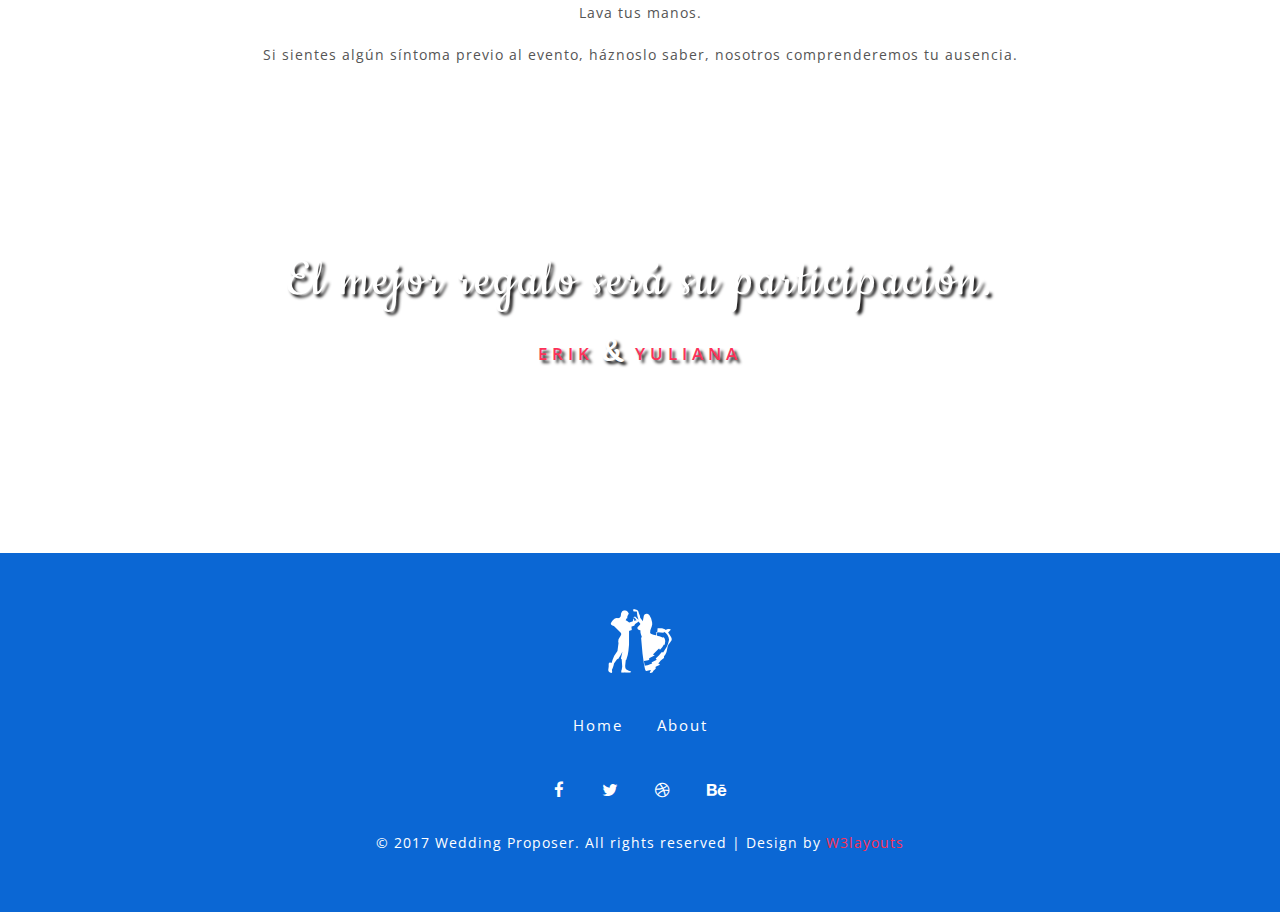
==== commit f35ceee9: "Update index.html" ====
--- a/index.html
+++ b/index.html
@@ -317,8 +317,8 @@
 										<h4>Estaremos recepcionando los presentes en la siguiente direcci&oacute;n: </h4>
 										
 										<p>Calle los Duraznos 308 pasaje 20 a la mano izquierda. Al lado del colegio Bertolt Brecht. San Juan de Lurigancho.</p>
-										<p>Cell Sra. Rosa: 997 870 301</p>
-										<p>Cell Sra. Yuliana: 945 549 535</p>
+										<p>Cell Sra. Rosa Luna: 997 870 301</p>
+										<p>Cell Sra. Yuliana Yauri: 945 549 535</p>
 										
 										
 										<div class="col-12 text-center " data-animation-effect="fadeIn">
--- a/css/style.css
+++ b/css/style.css
@@ -1901,7 +1901,7 @@
 }
 @media (max-width: 1366px){
     .banner_agile-info {
-		padding-top: 15em;
+		padding-top: 2em;
 	}
 	.home-agile-text {
 		padding: 5em 1em;
@@ -1959,7 +1959,7 @@
 		min-height: 414px;
     }
 	.banner_agile-info {
-		padding-top: 12em;
+		padding-top: 2em;
 	}
 }
 @media (max-width:1080px){
@@ -1967,7 +1967,7 @@
 		min-height:500px;
 	}
 	.banner_agile-info {
-		padding-top:9em;
+		padding-top:2em;
 	}
 	.callbacks_tabs {
 		bottom: -88px;
@@ -2090,7 +2090,7 @@
 		min-height: 443px;
 	}
 	.banner_agile-info {
-		padding-top: 7em;
+		padding-top: 2em;
 	}
 	.banner_agile-info h3 {
 		font-size: 4.3em;
@@ -2495,7 +2495,7 @@
 		height: 297px;
 	}
 	.banner_agile-info {
-		padding-top: 4em;
+		padding-top: 2em;
 	}
 	span.simply-amount {
 		font-size: 2.5em;
@@ -2539,7 +2539,7 @@
 		margin: 0;
 	}
 	.banner_agile-info {
-		padding-top: 3.2em;
+		padding-top: 1em;
 	}
 	.agileinfo_counter_section {
 		padding-top: 5em;
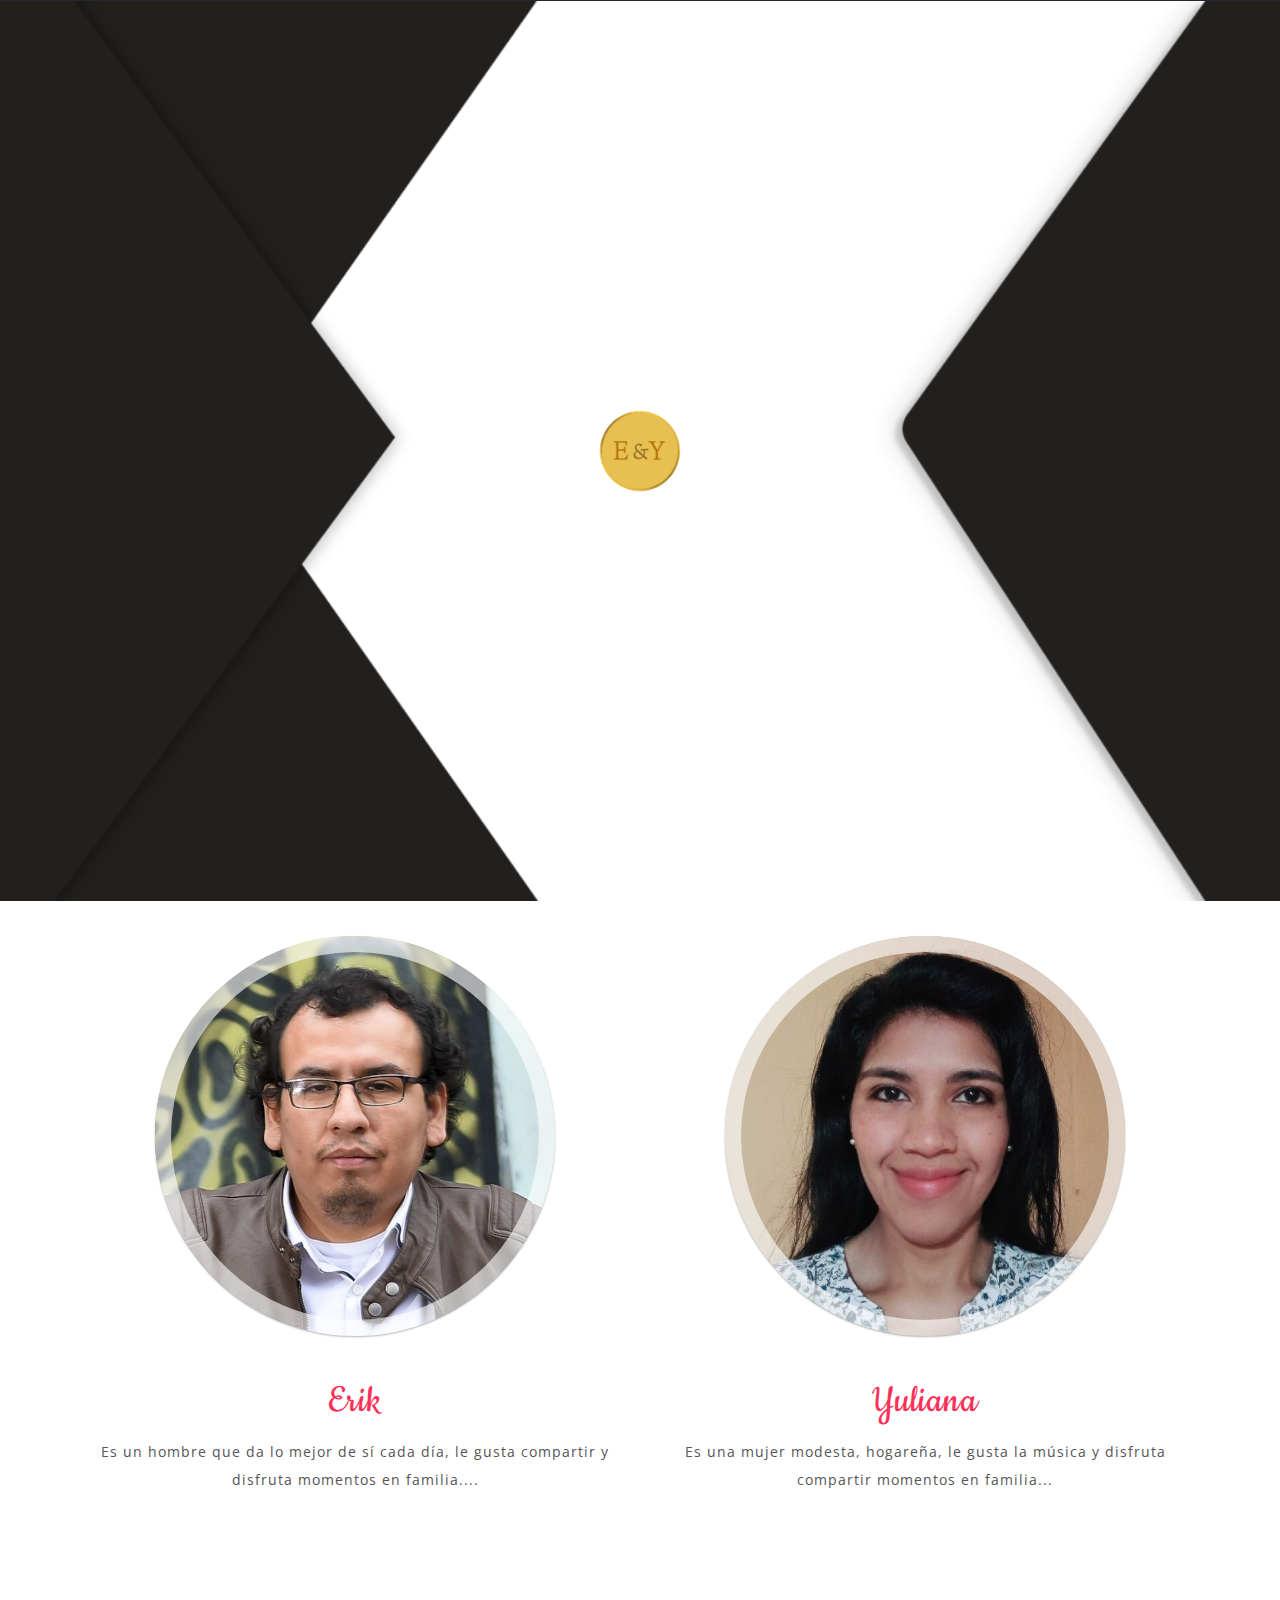
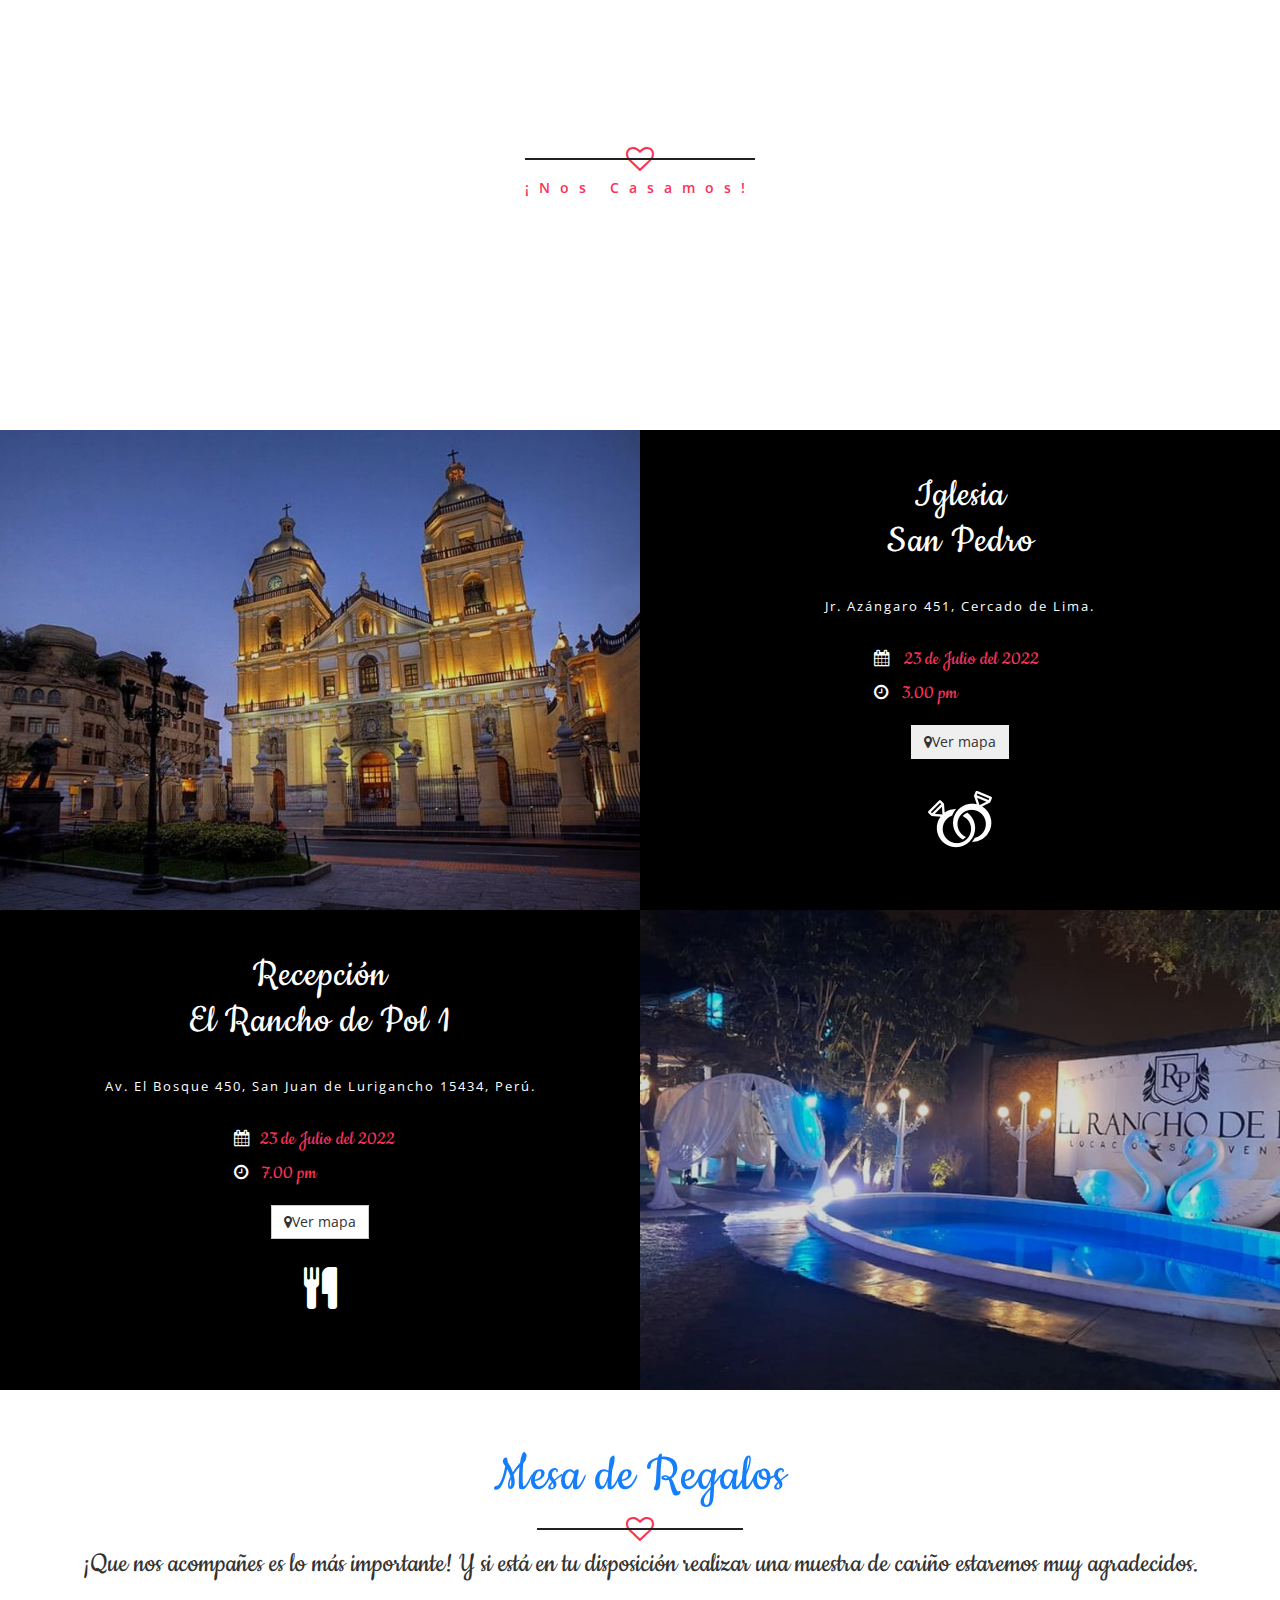
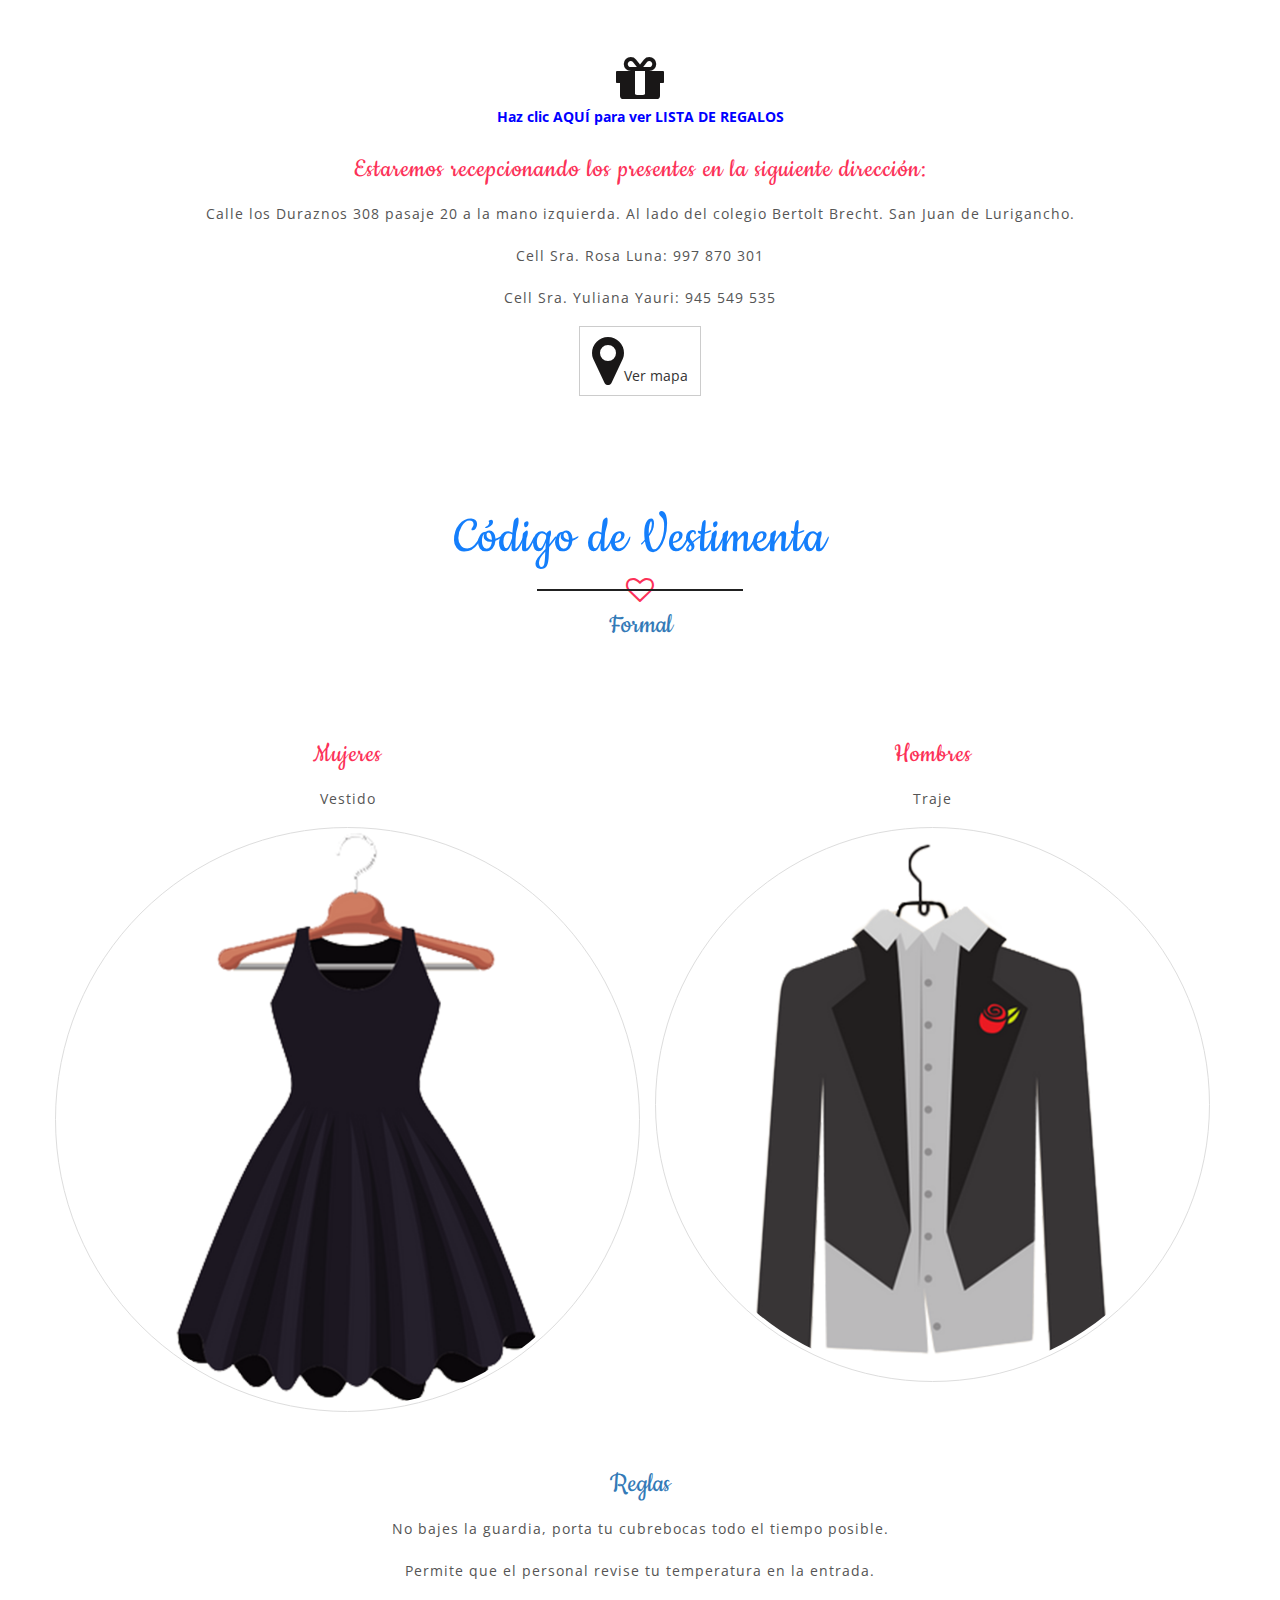
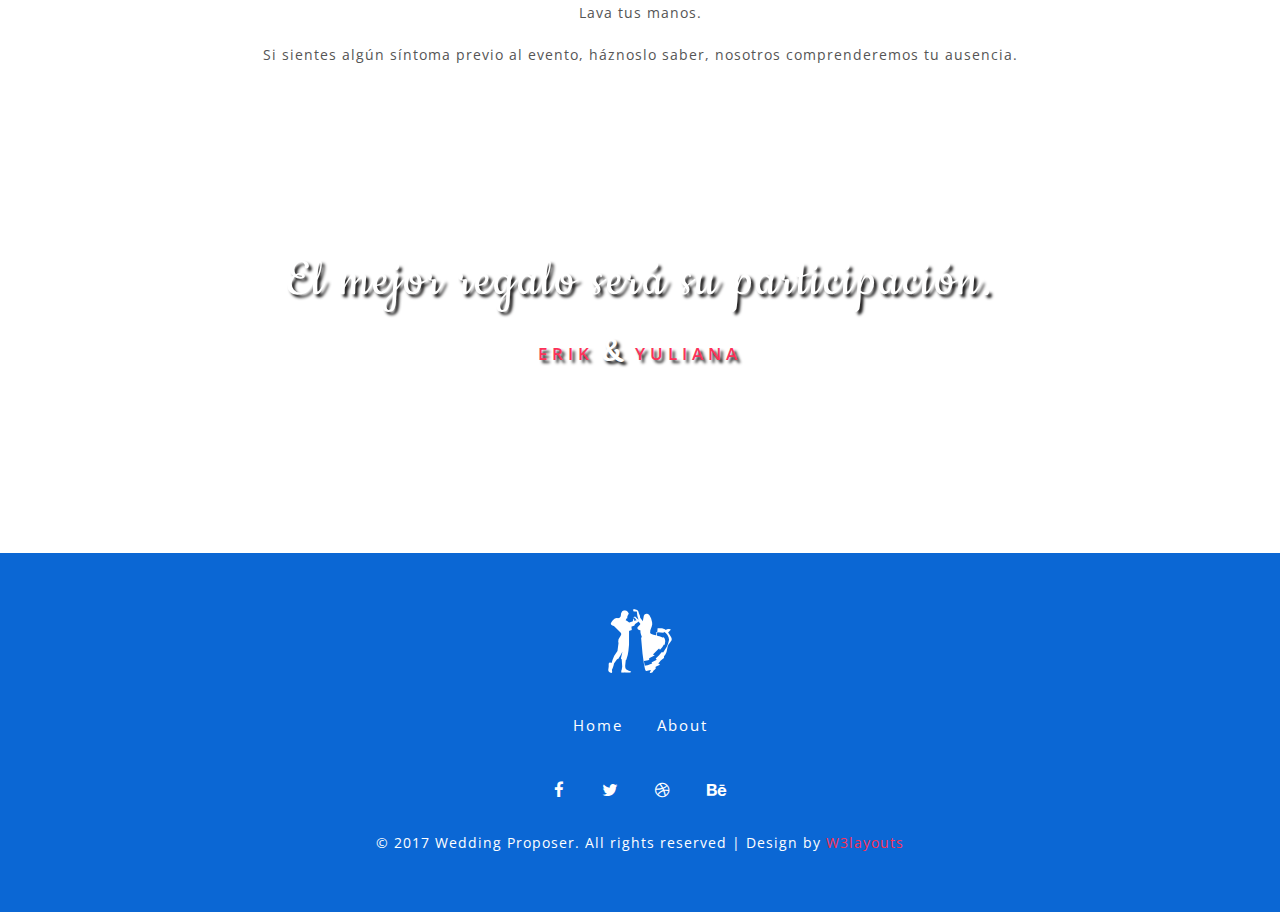
==== commit 7f41477f: "Update index.html" ====
--- a/index.html
+++ b/index.html
@@ -131,7 +131,7 @@
 										</div>
 										<!-- end normal -->
 										  <h4>Erik</h4>
-										  <p>Es un hombre que da lo mejor de si cada dia, le gusta compartir y disfruta momentos en familia..... </p>
+										  <p>Es un hombre que da lo mejor de sí cada día, le gusta compartir y disfruta momentos en familia.... </p>
 										  
 									</div>
 									<div class="col-md-6 team-grid">
@@ -418,7 +418,7 @@
 			  <div class="snow background layered"></div>
 			</div>
   <div class="agile-w3l-sec">
-              <h3>El mejor regalo ser&aacute; su participaci&oacute;n.</h3>
+              <h3>El mejor regalo será su participación.</h3>
 			  <p>Erik <span>&</span> Yuliana</p>
 			  <div class="banner-mid-wthree"> <a href="index.html" class="hvr-buzz"> <i class="fa fa-heart-o" aria-hidden="true"></i></a> </div>
   	</div>
